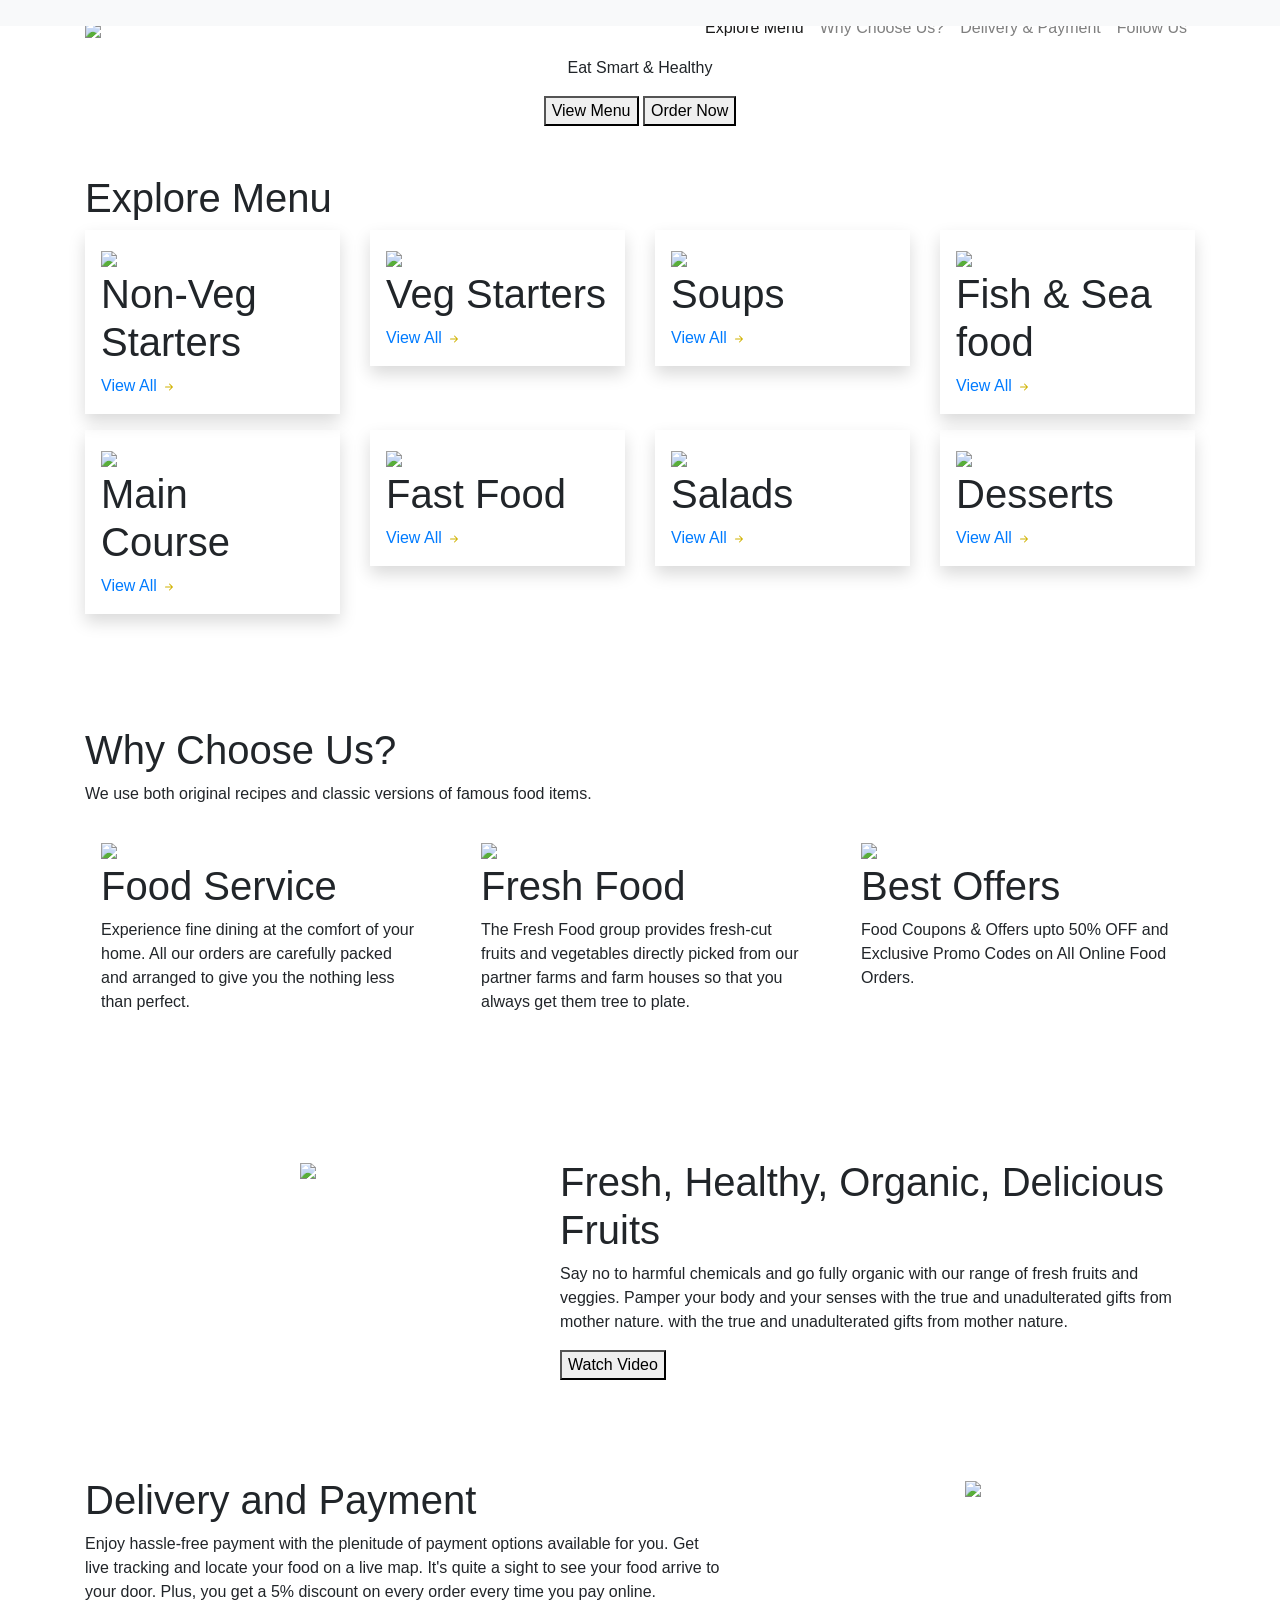
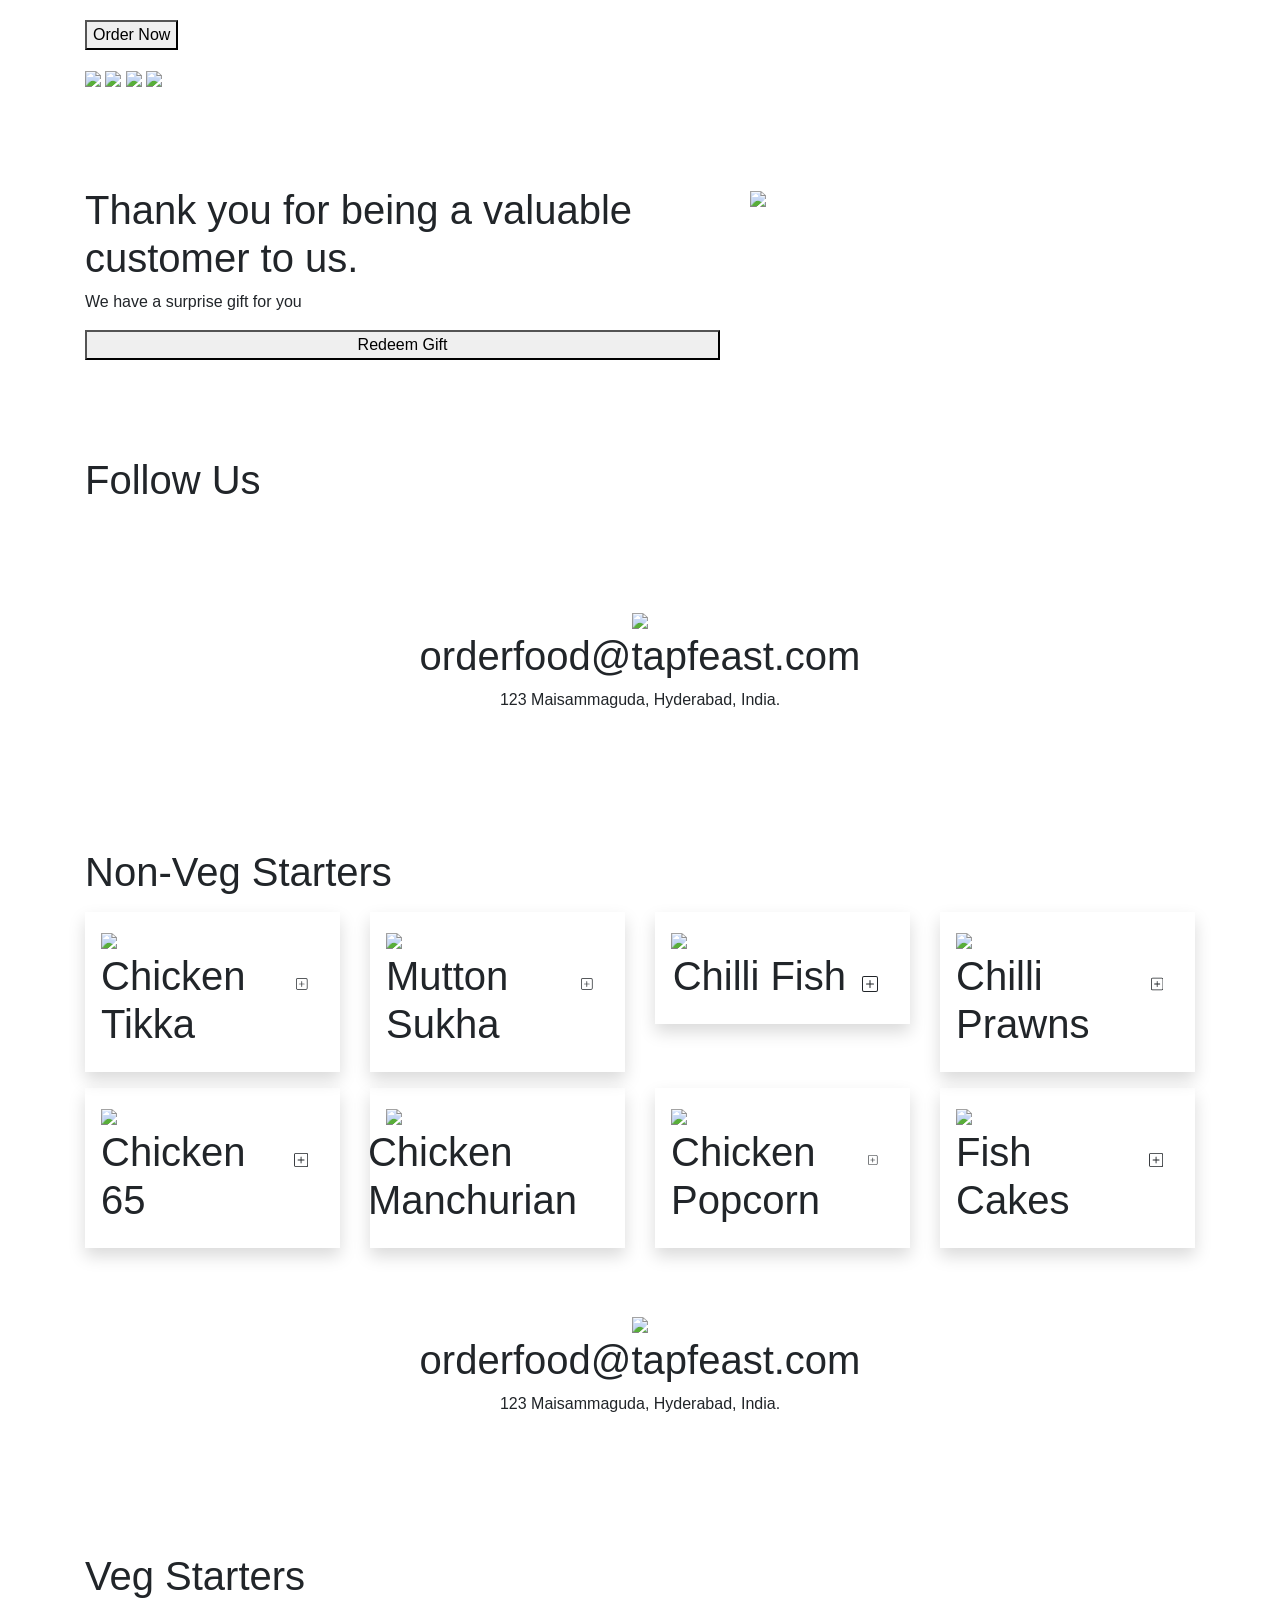
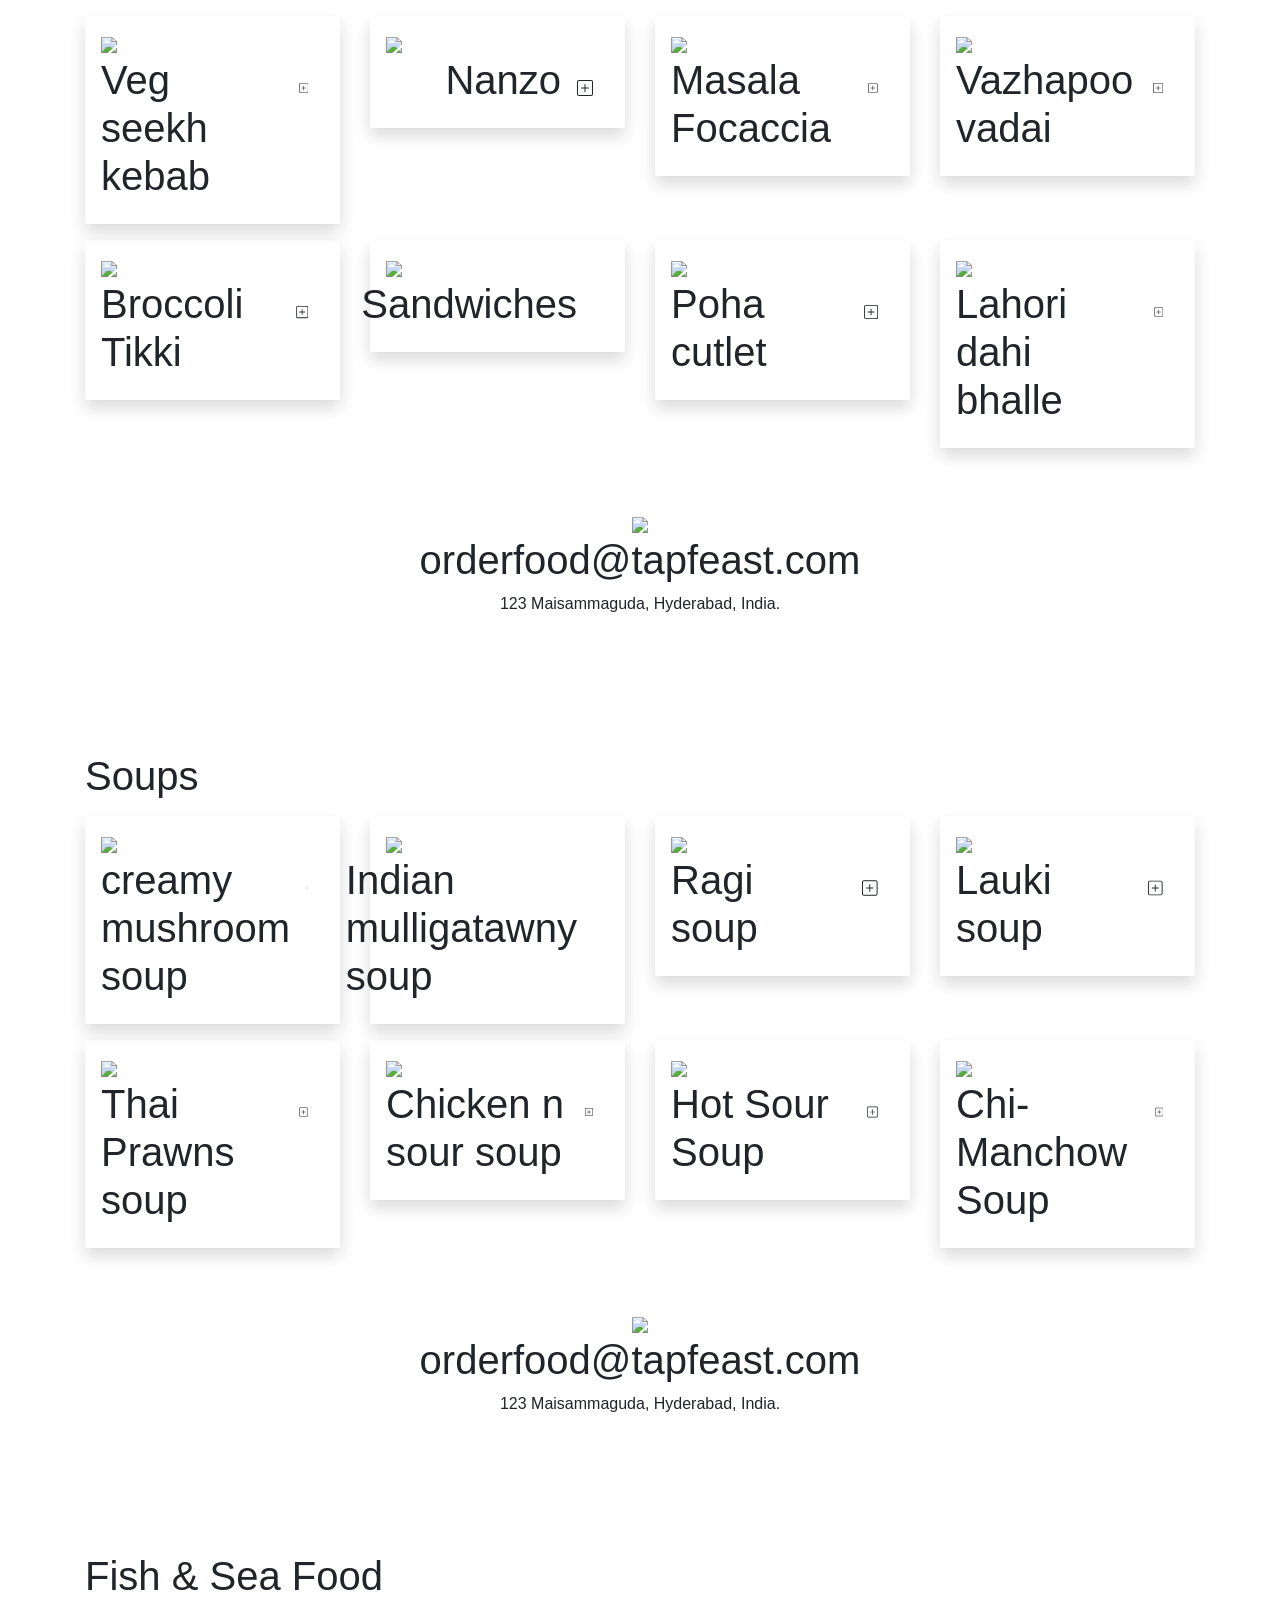
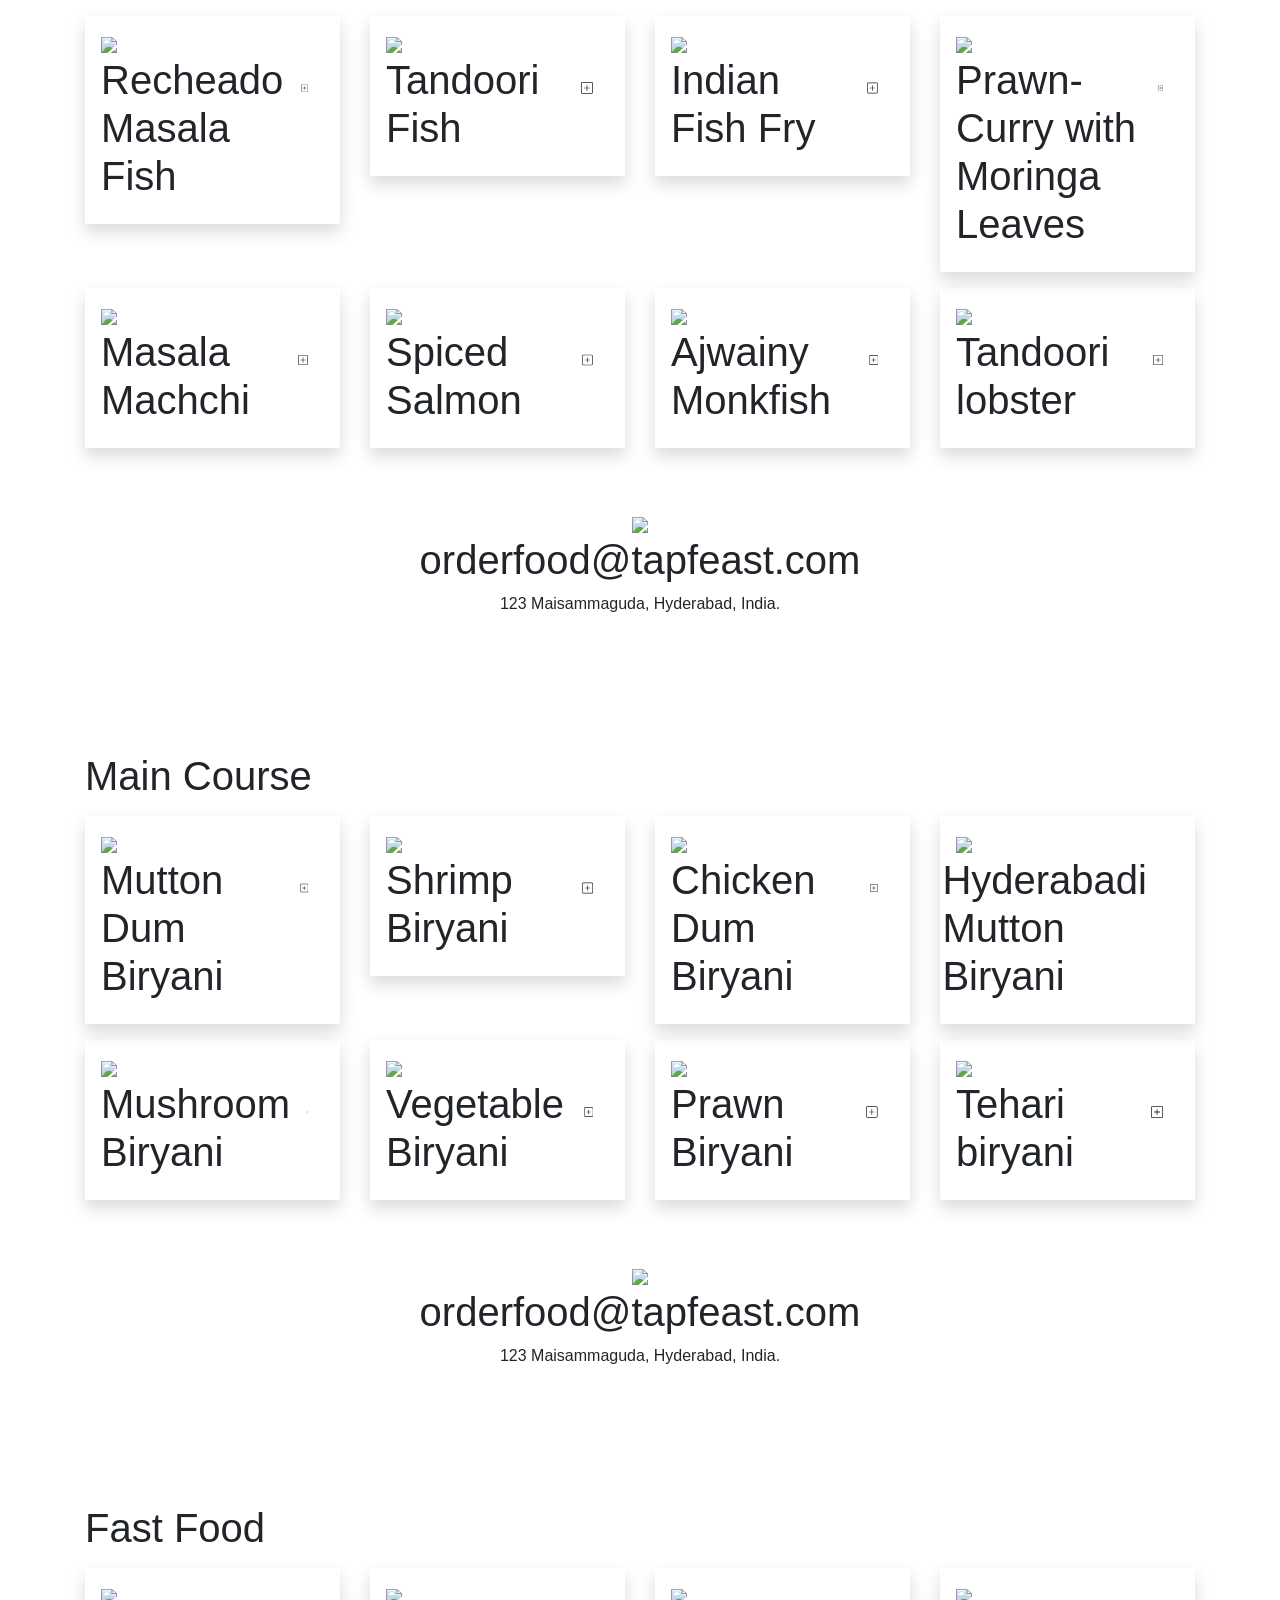
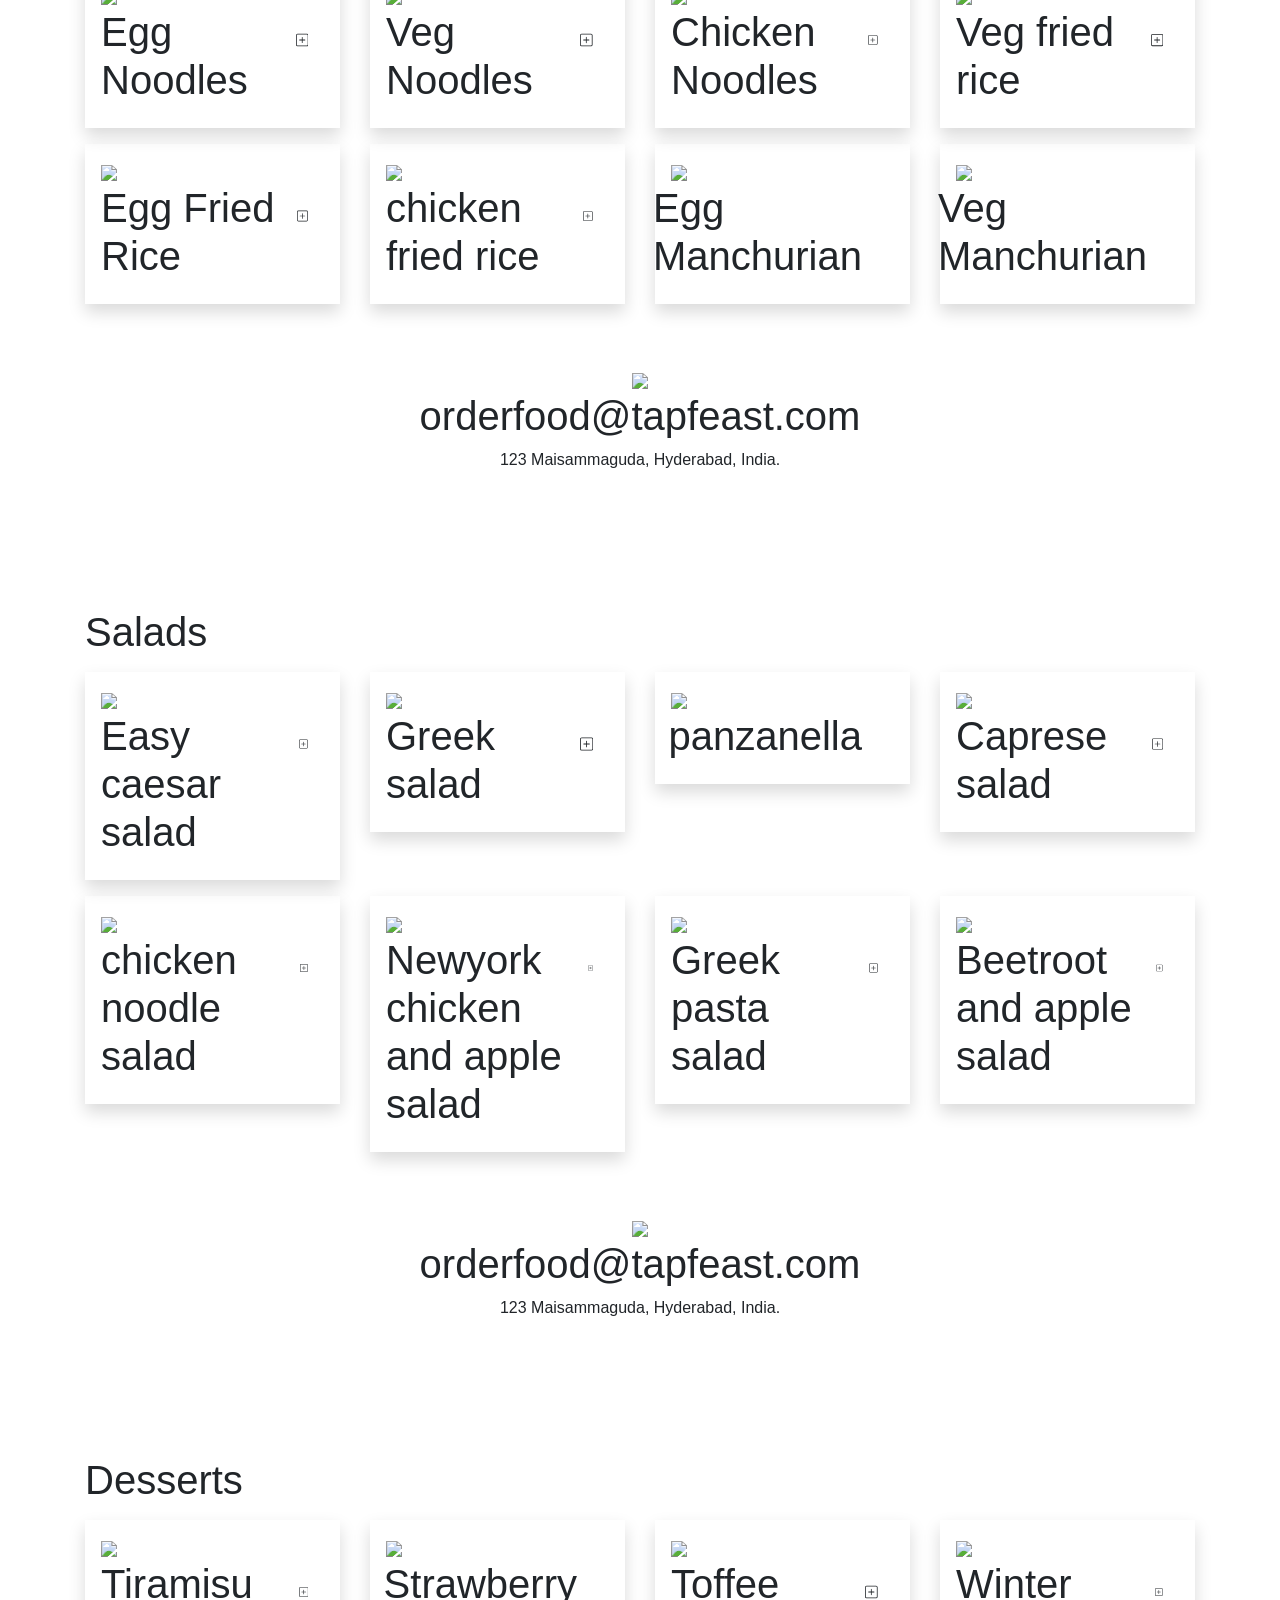
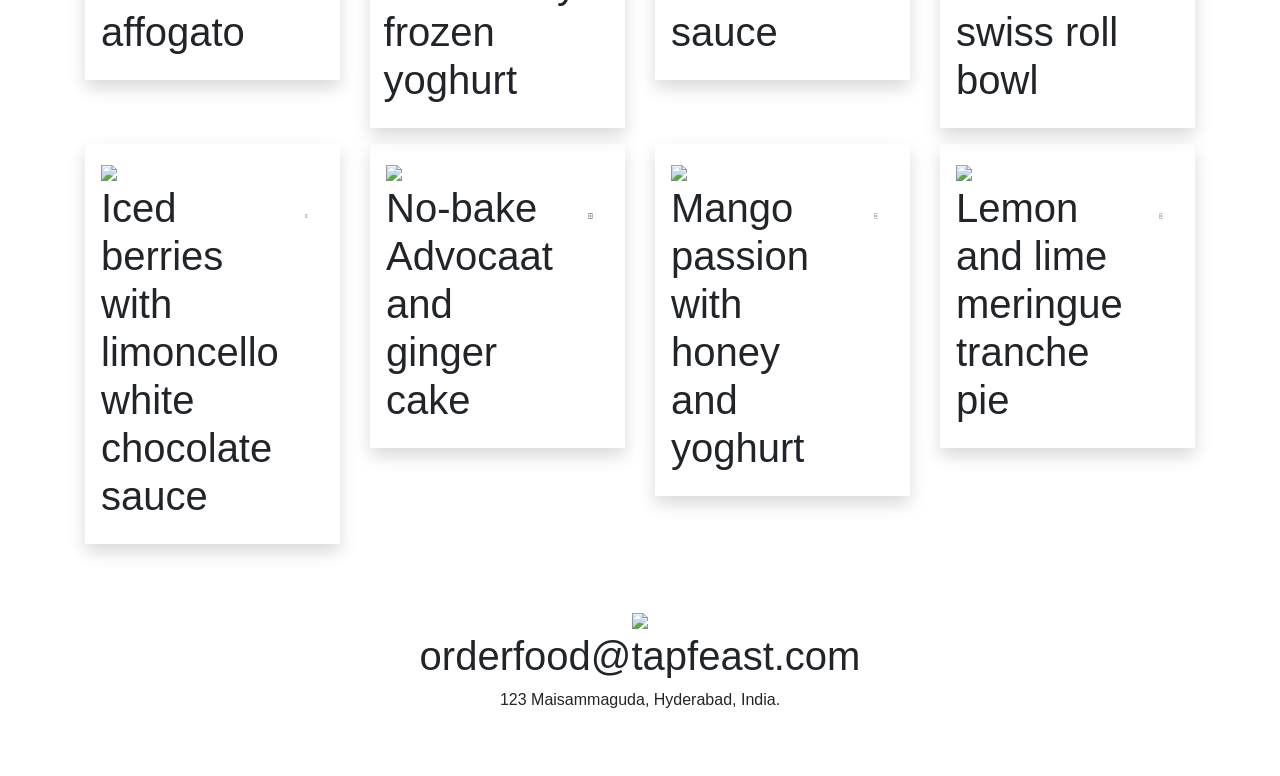
==== index.html @ 9f66f80d "renamed file" ====
<!DOCTYPE html>
<html>
<head>
    <link rel="stylesheet" href="https://stackpath.bootstrapcdn.com/bootstrap/4.5.2/css/bootstrap.min.css" integrity="sha384-JcKb8q3iqJ61gNV9KGb8thSsNjpSL0n8PARn9HuZOnIxN0hoP+VmmDGMN5t9UJ0Z" crossorigin="anonymous" />
    <script src="https://code.jquery.com/jquery-3.5.1.slim.min.js" integrity="sha384-DfXdz2htPH0lsSSs5nCTpuj/zy4C+OGpamoFVy38MVBnE+IbbVYUew+OrCXaRkfj" crossorigin="anonymous"></script>
    <script src="https://cdn.jsdelivr.net/npm/popper.js@1.16.1/dist/umd/popper.min.js" integrity="sha384-9/reFTGAW83EW2RDu2S0VKaIzap3H66lZH81PoYlFhbGU+6BZp6G7niu735Sk7lN" crossorigin="anonymous"></script>
    <script src="https://stackpath.bootstrapcdn.com/bootstrap/4.5.2/js/bootstrap.min.js" integrity="sha384-B4gt1jrGC7Jh4AgTPSdUtOBvfO8shuf57BaghqFfPlYxofvL8/KUEfYiJOMMV+rV" crossorigin="anonymous"></script>
    <script src="https://kit.fontawesome.com/ea3ff68748.js" crossorigin="anonymous"></script>
    <link rel="stylesheet" href="style.css">
</head>
<body>
    <div id="sectionHomePage">
        <nav class="navbar navbar-expand-lg navbar-light bg-white fixed-top">
            <div class="container">
                <a class="navbar-brand" href="#"><img src="https://res.cloudinary.com/dg0i2ewrm/image/upload/v1755621763/tapfeast_ikkbfd.png" class="tap-feast-image"></a>
                <button class="navbar-toggler" type="button" data-toggle="collapse" data-target="#navbarNavAltMarkup" aria-controls="navbarNavAltMarkup" aria-expanded="false" aria-label="Toggle navigation">
                    <span class="navbar-toggler-icon"></span>
                </button>
                <div class="collapse navbar-collapse" id="navbarNavAltMarkup">
                    <div class="navbar-nav ml-auto">
                        <a class="nav-link active nav-link-item" href="#ViewMenusection">Explore Menu<span class="sr-only">(current)</span></a>
                        <a class="nav-link nav-link-item" href="#WCUsection">Why Choose Us?</a>
                        <a class="nav-link nav-link-item" href="#deliverySection">Delivery & Payment</a>
                        <a class="nav-link nav-link-item" href="#followUsSection">Follow Us</a>
                    </div>
                </div>
            </div>
        </nav>
        <div class="banner-section-bg-container  d-flex flex-column justify-content-center">
            <div class="text-center">
                <h1 class="banner-main-heading">Get Delicious Food Anytime</h1>
                <p class="banner-description">Eat Smart & Healthy</p>
                <a href="#ViewMenusection"><button class="custom-button">View Menu</button></a>
                <button class="custom-outline-button">Order Now</button>
            </div>
        </div>
        <div class="explore-menu-section pt-5 pb-5" id="ViewMenusection">
            <div class="container">
                <div class="row">
                    <div class="col-12">
                        <h1 class="menu-section-heading">Explore Menu</h1>
                    </div>
                    <div class="col-12 col-md-6 col-lg-3">
                        <div class="shadow menu-item-card p-3 mb-3">
                            <img src="https://assets.zeezest.com/images/PROD_A_1664167434483_thumb_800.jpeg" class="menu-item-image w-100" />
                            <h1 class="menu-card-title">Non-Veg Starters</h1>
                            <a class="menu-item-link" onclick="display('sectionNonVegStarters')">
                                View All
                                <svg width="16px" height="16px" viewBox="0 0 16 16" class="bi bi-arrow-right-short" fill="#d0b200" xmlns="http://www.w3.org/2000/svg">
                                    <path fill-rule="evenodd" d="M4 8a.5.5 0 0 1 .5-.5h5.793L8.146 5.354a.5.5 0 1 1 .708-.708l3 3a.5.5 0 0 1 0 .708l-3 3a.5.5 0 0 1-.708-.708L10.293 8.5H4.5A.5.5 0 0 1 4 8z" />
                                </svg>
                            </a>
                        </div>
                    </div>
                    <div class="col-12 col-md-6 col-lg-3">
                        <div class="shadow menu-item-card p-3 mb-3">
                            <img src="https://d2clawv67efefq.cloudfront.net/ccbp-responsive-website/em-veg-starters-img.png" class="menu-item-image w-100" />
                            <h1 class="menu-card-title">Veg Starters</h1>
                            <a onclick="display('sectionVegStarters')" class="menu-item-link">
                                View All
                                <svg width="16px" height="16px" viewBox="0 0 16 16" class="bi bi-arrow-right" fill="#d0b200" xmlns="http://www.w3.org/2000/svg">
                                    <path fill-rule="evenodd" d="M4 8a.5.5 0 0 1 .5-.5h5.793L8.146 5.354a.5.5 0 1 1 .708-.708l3 3a.5.5 0 0 1 0 .708l-3 3a.5.5 0 0 1-.708-.708L10.293 8.5H4.5A.5.5 0 0 1 4 8z" />
                                </svg>
                            </a>
                        </div>
                    </div>
                    <div class="col-12 col-md-6 col-lg-3">
                        <div class="menu-item-card shadow p-3 mb-3">
                            <img src="https://d2clawv67efefq.cloudfront.net/ccbp-responsive-website/em-soup-img.png" class="menu-item-image w-100" />
                            <h1 class="menu-card-title">Soups</h1>
                            <a onclick="display('sectionSoups')" class="menu-item-link">
                                View All
                                <svg width="16px" height="16px" viewBox="0 0 16 16" class="bi bi-arrow-right" fill="#d0b200" xmlns="http://www.w3.org/2000/svg">
                                    <path fill-rule="evenodd" d="M4 8a.5.5 0 0 1 .5-.5h5.793L8.146 5.354a.5.5 0 1 1 .708-.708l3 3a.5.5 0 0 1 0 .708l-3 3a.5.5 0 0 1-.708-.708L10.293 8.5H4.5A.5.5 0 0 1 4 8z" />
                                </svg>
                            </a>
                        </div>
                    </div>
                    <div class="col-12 col-md-6 col-lg-3">
                        <div class="menu-item-card shadow p-3 mb-3">
                            <img src="https://d2clawv67efefq.cloudfront.net/ccbp-responsive-website/em-grilled-seafood-img.png" class="menu-item-image w-100" />
                            <h1 class="menu-card-title">Fish & Sea food</h1>
                            <a onclick="display('sectionSeaFood')" class="menu-item-link">
                                View All
                                <svg width="16px" height="16px" viewBox="0 0 16 16" class="bi bi-arrow-right" fill="#d0b200" xmlns="http://www.w3.org/2000/svg">
                                    <path fill-rule="evenodd" d="M4 8a.5.5 0 0 1 .5-.5h5.793L8.146 5.354a.5.5 0 1 1 .708-.708l3 3a.5.5 0 0 1 0 .708l-3 3a.5.5 0 0 1-.708-.708L10.293 8.5H4.5A.5.5 0 0 1 4 8z" />
                                </svg>
                            </a>
                        </div>
                    </div>
                    <div class="col-12 col-md-6 col-lg-3">
                        <div class="menu-item-card shadow p-3 mb-3">
                            <img src="https://d2clawv67efefq.cloudfront.net/ccbp-responsive-website/em-hyderabadi-biryani-img.png" class="menu-item-image w-100" />
                            <h1 class="menu-card-title">Main Course</h1>
                            <a onclick="display('sectionMainCourse')" class="menu-item-link">
                                View All
                                <svg width="16px" height="16px" viewBox="0 0 16 16" class="bi bi-arrow-right" fill="#d0b200" xmlns="http://www.w3.org/2000/svg">
                                    <path fill-rule="evenodd" d="M4 8a.5.5 0 0 1 .5-.5h5.793L8.146 5.354a.5.5 0 1 1 .708-.708l3 3a.5.5 0 0 1 0 .708l-3 3a.5.5 0 0 1-.708-.708L10.293 8.5H4.5A.5.5 0 0 1 4 8z" />
                                </svg>
                            </a>
                        </div>
                    </div>
                    <div class="col-12 col-md-6 col-lg-3">
                        <div class="menu-item-card shadow p-3 mb-3">
                            <img src="https://d2clawv67efefq.cloudfront.net/ccbp-responsive-website/em-mushroom-noodles-img.png" class="menu-item-image w-100" />
                            <h1 class="menu-card-title">Fast Food</h1>
                            <a onclick="display('sectionFastFood')" class="menu-item-link">
                                View All
                                <svg width="16px" height="16px" viewBox="0 0 16 16" class="bi bi-arrow-right" fill="#d0b200" xmlns="http://www.w3.org/2000/svg">
                                    <path fill-rule="evenodd" d="M4 8a.5.5 0 0 1 .5-.5h5.793L8.146 5.354a.5.5 0 1 1 .708-.708l3 3a.5.5 0 0 1 0 .708l-3 3a.5.5 0 0 1-.708-.708L10.293 8.5H4.5A.5.5 0 0 1 4 8z" />
                                </svg>
                            </a>
                        </div>
                    </div>
                    <div class="col-12 col-md-6 col-lg-3">
                        <div class="menu-item-card shadow p-3 mb-3">
                            <img src="https://d2clawv67efefq.cloudfront.net/ccbp-responsive-website/em-gluten-img.png" class="menu-item-image w-100" />
                            <h1 class="menu-card-title">Salads</h1>
                            <a onclick="display('sectionSalads')" class="menu-item-link">
                                View All
                                <svg width="16px" height="16px" viewBox="0 0 16 16" class="bi bi-arrow-right" fill="#d0b200" xmlns="http://www.w3.org/2000/svg">
                                    <path fill-rule="evenodd" d="M4 8a.5.5 0 0 1 .5-.5h5.793L8.146 5.354a.5.5 0 1 1 .708-.708l3 3a.5.5 0 0 1 0 .708l-3 3a.5.5 0 0 1-.708-.708L10.293 8.5H4.5A.5.5 0 0 1 4 8z" />
                                </svg>
                            </a>
                        </div>
                    </div>
                    <div class="col-12 col-md-6 col-lg-3">
                        <div class="menu-item-card shadow p-3 mb-3">
                            <img src="https://d2clawv67efefq.cloudfront.net/ccbp-responsive-website/em-coffee-bourbon-img.png" class="menu-item-image w-100" />
                            <h1 class="menu-card-title">Desserts</h1>
                            <a onclick="display('sectionDesserts')" class="menu-item-link">
                                View All
                                <svg width="16px" height="16px" viewBox="0 0 16 16" class="bi bi-arrow-right" fill="#d0b200" xmlns="http://www.w3.org/2000/svg">
                                    <path fill-rule="evenodd" d="M4 8a.5.5 0 0 1 .5-.5h5.793L8.146 5.354a.5.5 0 1 1 .708-.708l3 3a.5.5 0 0 1 0 .708l-3 3a.5.5 0 0 1-.708-.708L10.293 8.5H4.5A.5.5 0 0 1 4 8z" />
                                </svg>
                            </a>
                        </div>
                    </div>
                </div>
            </div>
        </div>
        <div class="wcu-bg-container pt-5 pb-5" id="WCUsection">
            <div class="container">
                <div class="row">
                    <div class="col-12">
                        <h1 class="wcu-main-heading">Why Choose Us?</h1>
                        <p class="wcu-description">We use both original recipes and classic versions of famous food items.</p>
                    </div>
                    <div class="col-12 col-md-4">
                        <div class="wcu-card p-3 mb-3">
                            <img src="https://d2clawv67efefq.cloudfront.net/ccbp-responsive-website/food-serve.png" class="wcu-card-image">
                            <h1 class="wcu-card-heading">Food Service</h1>
                            <p class="wcu-card-description">
                                Experience fine dining at the comfort of your home. All our orders are carefully packed and arranged to give you the nothing less than perfect.
                            </p>
                        </div>
                    </div>
                    <div class="col-12 col-md-4">
                        <div class="wcu-card p-3 mb-3">
                            <img src="https://d2clawv67efefq.cloudfront.net/ccbp-responsive-website/fruits-img.png" class="wcu-card-image">
                            <h1 class="wcu-card-heading">Fresh Food</h1>
                            <p class="wcu-card-description">
                                The Fresh Food group provides fresh-cut fruits and vegetables
                                directly picked from our partner farms and farm houses so that
                                you always get them tree to plate.
                            </p>
                        </div>
                    </div>
                    <div class="col-12 col-md-4">
                        <div class="wcu-card p-3 mb-3">
                            <img src="https://d2clawv67efefq.cloudfront.net/ccbp-responsive-website/offers-img.png" class="wcu-card-image">
                            <h1 class="wcu-card-heading">Best Offers</h1>
                            <p class="wcu-card-description">
                                Food Coupons & Offers upto
                                <span class="offers">50% OFF</span>
                                and Exclusive Promo Codes on All Online Food Orders.
                            </p>
                        </div>
                    </div>
                </div>
            </div>
        </div>
        <div class="healthy-food-section pt-5 pb-5">
            <div class="container">
                <div class="row">
                    <div class="col-12 col-md-5">
                        <div class="text-center">
                            <img src="https://d2clawv67efefq.cloudfront.net/ccbp-responsive-website/healthy-food-plate-img.png" class="healthy-food-section-img" />
                        </div>
                    </div>
                    <div class="col-12 col-md-7">
                        <h1 class="healthy-food-section-heading">
                            Fresh, Healthy, Organic, Delicious Fruits
                        </h1>
                        <p class="healthy-food-section-description">
                            Say no to harmful chemicals and go fully organic with our range of
                            fresh fruits and veggies. Pamper your body and your senses with
                            the true and unadulterated gifts from mother nature. with the true
                            and unadulterated gifts from mother nature.
                        </p>
                        <button class="custom-button">Watch Video</button>
                    </div>
                </div>
            </div>
        </div>
        <div class="delivery-and-payment-section pt-5 pb-5" id="deliverySection">
            <div class="container">
                <div class="row">
                    <div class="col-12 col-md-5 order-1 order-md-2">
                        <div class="text-center">
                            <img src="https://static.vecteezy.com/system/resources/previews/011/654/489/non_2x/discount-60-percent-off-in-surprise-opened-red-gift-box-golden-ribbon-3d-style-free-png.png" class="delivery-and-payment-section-img" />
                        </div>
                    </div>
                    <div class="col-12 col-md-7 order-2 order-md-1">
                        <h1 class="delivery-and-payment-section-heading">
                            Delivery and Payment
                        </h1>
                        <p class="delivery-and-payment-section-description">
                            Enjoy hassle-free payment with the plenitude of payment options
                            available for you. Get live tracking and locate your food on a
                            live map. It's quite a sight to see your food arrive to your door.
                            Plus, you get a 5% discount on every order every time you pay
                            online.
                        </p>
                        <button class="custom-button">Order Now</button>
                        <div class="mt-3">
                            <img src="https://d2clawv67efefq.cloudfront.net/ccbp-responsive-website/visa-card-img.png" class="payment-card-img" />
                            <img src="https://d2clawv67efefq.cloudfront.net/ccbp-responsive-website/master-card-img.png" class="payment-card-img" />
                            <img src="https://d2clawv67efefq.cloudfront.net/ccbp-responsive-website/paypal-card-img.png" class="payment-card-img" />
                            <img src="https://d2clawv67efefq.cloudfront.net/ccbp-responsive-website/american-express-img.png" class="payment-card-img" />
                        </div>
                    </div>
                </div>
            </div>
        </div>
        <div class="thanking-customers-section pt-5 pb-5">
            <div class="container">
                <div class="row">
                    <div class="col-12 col-md-7 d-flex flex-column justify-content-center">
                        <h1 class="thanking-customers-section-heading">
                            Thank you for being a valuable customer to us.
                        </h1>
                        <p class="thanking-customers-section-description">
                            We have a surprise gift for you
                        </p>
                        <div class="d-md-none">
                            <img src="https://d2clawv67efefq.cloudfront.net/ccbp-responsive-website/thanking-customers-section-img.png" class="thanking-customers-section-img" />
                        </div>
                        <button type="button" class="custom-button" data-toggle="modal" data-target="#exampleModal">
                            Redeem Gift
                        </button>
                        <div class="modal fade" id="exampleModal" tabindex="-1" aria-labelledby="exampleModalLabel" aria-hidden="true">
                            <div class="modal-dialog">
                                <div class="modal-content">
                                    <div class="modal-header">
                                        <h5 class="modal-title thanking-customers-section-modal-title" id="exampleModalLabel">Gift Voucher</h5>
                                        <button type="button" class="close" data-dismiss="modal" aria-label="Close">
                                            <span aria-hidden="true">&times;</span>
                                        </button>
                                    </div>
                                    <div class="modal-body">
                                        <img src="https://mx2games.com/wp-content/uploads/2021/08/10-2.jpg.webp" class="w-100" />
                                    </div>
                                    <div class="modal-footer">
                                        <button type="button" class="btn btn-secondary" data-dismiss="modal">Close</button>
                                    </div>
                                </div>
                            </div>
                        </div>
                    </div>
                    <div class="col-12 col-md-5 d-none d-md-block">
                        <img src="https://d2clawv67efefq.cloudfront.net/ccbp-responsive-website/thanking-customers-section-img.png" class="thanking-customers-section-img" />
                    </div>
                </div>
            </div>
        </div>
        <div class="follow-us-section pt-5 pb-5" id="followUsSection">
            <div class="container">
                <div class="row">
                    <div class="col-12">
                        <h1 class="follow-us-section-heading">Follow Us</h1>
                    </div>
                    <div class="col-12">
                        <div class="d-flex flex-row justify-content-center">
                            <div class="follow-us-icon-container">
                                <i class="fa-brands fa-twitter icon"></i>
                            </div>
                            <div class="follow-us-icon-container">
                                <i class="fa-brands fa-instagram icon"></i>
                            </div>
                            <div class="follow-us-icon-container">
                                <i class="fa-brands fa-facebook icon"></i>
                            </div>
                        </div>
                    </div>
                </div>
            </div>
        </div>
        <div class="footer-section pt-5 pb-5">
            <div class="container">
                <div class="row">
                    <div class="col-12 text-center">
                        <img src="https://res.cloudinary.com/dg0i2ewrm/image/upload/v1755621763/tapfeast_ikkbfd.png" class="tap-feast-logo" />
                        <h1 class="footer-section-mail-id">orderfood@tapfeast.com</h1>
                        <p class="footer-section-address">
                            123 Maisammaguda, Hyderabad, India.
                        </p>
                    </div>
                </div>
            </div>
        </div>
    </div>
    <div id="sectionNonVegStarters">
        <nav class="navbar navbar-expand-lg navbar-light bg-light fixed-top">
            <div class="container">
                <a class="navbar-brand" href="#"><i class="fa-solid fa-arrow-left" onclick="display('sectionHomePage')"></i></a>
            </div>
        </nav>
        <div class="bg-container">
            <div class="container">
                <div class="row">
                    <div class="col-12 mt-5">
                        <h1 class="menu-section-heading mt-4 mb-3">Non-Veg Starters</h1>
                    </div>
                    <div class="col-12 col-md-6 col-lg-3">
                        <div class="shadow menu-item-card p-3 mb-3">
                            <img src="https://ipoh.hyderabadrecipes.com.my/wp-content/uploads/2022/07/IMG-20210116-WA0003-600x600.jpg" class="menu-item-image w-100" />
                            <div class="d-flex flex-row justify-content-end">
                                <h1 class="menu-card-title mr-3">Chicken Tikka</h1>
                                <svg xmlns="http://www.w3.org/2000/svg" width="16" height="16" fill="currentColor" class="bi bi-plus-square mt-4 mr-3" viewBox="0 0 16 16">
                                    <path d="M14 1a1 1 0 0 1 1 1v12a1 1 0 0 1-1 1H2a1 1 0 0 1-1-1V2a1 1 0 0 1 1-1zM2 0a2 2 0 0 0-2 2v12a2 2 0 0 0 2 2h12a2 2 0 0 0 2-2V2a2 2 0 0 0-2-2z" />
                                    <path d="M8 4a.5.5 0 0 1 .5.5v3h3a.5.5 0 0 1 0 1h-3v3a.5.5 0 0 1-1 0v-3h-3a.5.5 0 0 1 0-1h3v-3A.5.5 0 0 1 8 4" />
                                </svg>
                            </div>
                        </div>
                    </div>
                    <div class="col-12 col-md-6 col-lg-3">
                        <div class="shadow menu-item-card p-3 mb-3">
                            <img src="https://assets.zeezest.com/images/PROD_3_1664167518223_thumb_800.jpeg" class="menu-item-image w-100" />
                            <div class="d-flex flex-row justify-content-end">
                                <h1 class="menu-card-title mr-3">Mutton Sukha</h1>
                                <svg xmlns="http://www.w3.org/2000/svg" width="16" height="16" fill="currentColor" class="bi bi-plus-square mt-4 mr-3" viewBox="0 0 16 16">
                                    <path d="M14 1a1 1 0 0 1 1 1v12a1 1 0 0 1-1 1H2a1 1 0 0 1-1-1V2a1 1 0 0 1 1-1zM2 0a2 2 0 0 0-2 2v12a2 2 0 0 0 2 2h12a2 2 0 0 0 2-2V2a2 2 0 0 0-2-2z" />
                                    <path d="M8 4a.5.5 0 0 1 .5.5v3h3a.5.5 0 0 1 0 1h-3v3a.5.5 0 0 1-1 0v-3h-3a.5.5 0 0 1 0-1h3v-3A.5.5 0 0 1 8 4" />
                                </svg>
                            </div>
                        </div>
                    </div>
                    <div class="col-12 col-md-6 col-lg-3">
                        <div class="shadow menu-item-card p-3 mb-3">
                            <img src="https://ipoh.hyderabadrecipes.com.my/wp-content/uploads/2022/07/IMG-20210116-WA0004-300x300.jpg" class="menu-item-image w-100" />
                            <div class="d-flex flex-row justify-content-end">
                                <h1 class="menu-card-title mr-3">Chilli Fish</h1>
                                <svg xmlns="http://www.w3.org/2000/svg" width="16" height="16" fill="currentColor" class="bi bi-plus-square mt-4 mr-3" viewBox="0 0 16 16">
                                    <path d="M14 1a1 1 0 0 1 1 1v12a1 1 0 0 1-1 1H2a1 1 0 0 1-1-1V2a1 1 0 0 1 1-1zM2 0a2 2 0 0 0-2 2v12a2 2 0 0 0 2 2h12a2 2 0 0 0 2-2V2a2 2 0 0 0-2-2z" />
                                    <path d="M8 4a.5.5 0 0 1 .5.5v3h3a.5.5 0 0 1 0 1h-3v3a.5.5 0 0 1-1 0v-3h-3a.5.5 0 0 1 0-1h3v-3A.5.5 0 0 1 8 4" />
                                </svg>
                            </div>
                        </div>
                    </div>
                    <div class="col-12 col-md-6 col-lg-3">
                        <div class="shadow menu-item-card p-3 mb-3">
                            <img src="https://ipoh.hyderabadrecipes.com.my/wp-content/uploads/2022/07/chilli-prawns-recipe-300x300.jpg" class="menu-item-image w-100" />
                            <div class="d-flex flex-row justify-content-end">
                                <h1 class="menu-card-title mr-3">Chilli Prawns</h1>
                                <svg xmlns="http://www.w3.org/2000/svg" width="16" height="16" fill="currentColor" class="bi bi-plus-square mt-4 mr-3" viewBox="0 0 16 16">
                                    <path d="M14 1a1 1 0 0 1 1 1v12a1 1 0 0 1-1 1H2a1 1 0 0 1-1-1V2a1 1 0 0 1 1-1zM2 0a2 2 0 0 0-2 2v12a2 2 0 0 0 2 2h12a2 2 0 0 0 2-2V2a2 2 0 0 0-2-2z" />
                                    <path d="M8 4a.5.5 0 0 1 .5.5v3h3a.5.5 0 0 1 0 1h-3v3a.5.5 0 0 1-1 0v-3h-3a.5.5 0 0 1 0-1h3v-3A.5.5 0 0 1 8 4" />
                                </svg>
                            </div>
                        </div>
                    </div>
                    <div class="col-12 col-md-6 col-lg-3">
                        <div class="shadow menu-item-card p-3 mb-3">
                            <img src="https://ipoh.hyderabadrecipes.com.my/wp-content/uploads/2022/07/Chicken-65-1-300x300.jpg" class="menu-item-image w-100" />
                            <div class="d-flex flex-row justify-content-end">
                                <h1 class="menu-card-title mr-3">Chicken 65</h1>
                                <svg xmlns="http://www.w3.org/2000/svg" width="16" height="16" fill="currentColor" class="bi bi-plus-square mt-4 mr-3" viewBox="0 0 16 16">
                                    <path d="M14 1a1 1 0 0 1 1 1v12a1 1 0 0 1-1 1H2a1 1 0 0 1-1-1V2a1 1 0 0 1 1-1zM2 0a2 2 0 0 0-2 2v12a2 2 0 0 0 2 2h12a2 2 0 0 0 2-2V2a2 2 0 0 0-2-2z" />
                                    <path d="M8 4a.5.5 0 0 1 .5.5v3h3a.5.5 0 0 1 0 1h-3v3a.5.5 0 0 1-1 0v-3h-3a.5.5 0 0 1 0-1h3v-3A.5.5 0 0 1 8 4" />
                                </svg>
                            </div>
                        </div>
                    </div>
                    <div class="col-12 col-md-6 col-lg-3">
                        <div class="shadow menu-item-card p-3 mb-3">
                            <img src="https://ipoh.hyderabadrecipes.com.my/wp-content/uploads/2022/07/Chicken-Manchurian-300x300.jpg" class="menu-item-image w-100" />
                            <div class="d-flex flex-row justify-content-end">
                                <h1 class="menu-card-title mr-3">Chicken Manchurian</h1>
                                <svg xmlns="http://www.w3.org/2000/svg" width="16" height="16" fill="currentColor" class="bi bi-plus-square mt-4 mr-3" viewBox="0 0 16 16">
                                    <path d="M14 1a1 1 0 0 1 1 1v12a1 1 0 0 1-1 1H2a1 1 0 0 1-1-1V2a1 1 0 0 1 1-1zM2 0a2 2 0 0 0-2 2v12a2 2 0 0 0 2 2h12a2 2 0 0 0 2-2V2a2 2 0 0 0-2-2z" />
                                    <path d="M8 4a.5.5 0 0 1 .5.5v3h3a.5.5 0 0 1 0 1h-3v3a.5.5 0 0 1-1 0v-3h-3a.5.5 0 0 1 0-1h3v-3A.5.5 0 0 1 8 4" />
                                </svg>
                            </div>
                        </div>
                    </div>
                    <div class="col-12 col-md-6 col-lg-3">
                        <div class="shadow menu-item-card p-3 mb-3">
                            <img src="https://assets.zeezest.com/images/PROD_1_1664167471960_thumb_800.jpeg" class="menu-item-image w-100" />
                            <div class="d-flex flex-row justify-content-end">
                                <h1 class="menu-card-title mr-3">Chicken Popcorn</h1>
                                <svg xmlns="http://www.w3.org/2000/svg" width="16" height="16" fill="currentColor" class="bi bi-plus-square mt-4 mr-3" viewBox="0 0 16 16">
                                    <path d="M14 1a1 1 0 0 1 1 1v12a1 1 0 0 1-1 1H2a1 1 0 0 1-1-1V2a1 1 0 0 1 1-1zM2 0a2 2 0 0 0-2 2v12a2 2 0 0 0 2 2h12a2 2 0 0 0 2-2V2a2 2 0 0 0-2-2z" />
                                    <path d="M8 4a.5.5 0 0 1 .5.5v3h3a.5.5 0 0 1 0 1h-3v3a.5.5 0 0 1-1 0v-3h-3a.5.5 0 0 1 0-1h3v-3A.5.5 0 0 1 8 4" />
                                </svg>
                            </div>
                        </div>
                    </div>
                    <div class="col-12 col-md-6 col-lg-3">
                        <div class="shadow menu-item-card p-3 mb-3">
                            <img src="https://assets.zeezest.com/images/PROD_4_1664167534705_thumb_800.jpeg" class="menu-item-image w-100" />
                            <div class="d-flex flex-row justify-content-end">
                                <h1 class="menu-card-title mr-3">Fish Cakes</h1>
                                <svg xmlns="http://www.w3.org/2000/svg" width="16" height="16" fill="currentColor" class="bi bi-plus-square mt-4 mr-3" viewBox="0 0 16 16">
                                    <path d="M14 1a1 1 0 0 1 1 1v12a1 1 0 0 1-1 1H2a1 1 0 0 1-1-1V2a1 1 0 0 1 1-1zM2 0a2 2 0 0 0-2 2v12a2 2 0 0 0 2 2h12a2 2 0 0 0 2-2V2a2 2 0 0 0-2-2z" />
                                    <path d="M8 4a.5.5 0 0 1 .5.5v3h3a.5.5 0 0 1 0 1h-3v3a.5.5 0 0 1-1 0v-3h-3a.5.5 0 0 1 0-1h3v-3A.5.5 0 0 1 8 4" />
                                </svg>
                            </div>
                        </div>
                    </div>
                </div>
            </div>
        </div>
        <div class="footer-section pt-5 pb-5">
            <div class="container">
                <div class="row">
                    <div class="col-12 text-center">
                        <img src="https://res.cloudinary.com/dg0i2ewrm/image/upload/v1755621763/tapfeast_ikkbfd.png" class="tap-feast-logo" />
                        <h1 class="footer-section-mail-id">orderfood@tapfeast.com</h1>
                        <p class="footer-section-address">
                            123 Maisammaguda, Hyderabad, India.
                        </p>
                    </div>
                </div>
            </div>
        </div>
    </div>
    <div id="sectionVegStarters">
        <nav class="navbar navbar-expand-lg navbar-light bg-light fixed-top">
            <div class="container">
                <a class="navbar-brand" href="#"><i class="fa-solid fa-arrow-left" onclick="display('sectionHomePage')"></i></a>
            </div>
        </nav>
        <div class="bg-container">
            <div class="container">
                <div class="row">
                    <div class="col-12 mt-5">
                        <h1 class="menu-section-heading mt-4 mb-3">Veg Starters</h1>
                    </div>
                    <div class="col-12 col-md-6 col-lg-3">
                        <div class="shadow menu-item-card p-3 mb-3">
                            <img src="https://assets.zeezest.com/images/PROD_1_1663427531378_thumb_800.jpeg" class="menu-item-image w-100" />
                            <div class="d-flex flex-row justify-content-end">
                                <h1 class="menu-card-title mr-3">Veg seekh kebab</h1>
                                <svg xmlns="http://www.w3.org/2000/svg" width="16" height="16" fill="currentColor" class="bi bi-plus-square mt-4 mr-3" viewBox="0 0 16 16">
                                    <path d="M14 1a1 1 0 0 1 1 1v12a1 1 0 0 1-1 1H2a1 1 0 0 1-1-1V2a1 1 0 0 1 1-1zM2 0a2 2 0 0 0-2 2v12a2 2 0 0 0 2 2h12a2 2 0 0 0 2-2V2a2 2 0 0 0-2-2z" />
                                    <path d="M8 4a.5.5 0 0 1 .5.5v3h3a.5.5 0 0 1 0 1h-3v3a.5.5 0 0 1-1 0v-3h-3a.5.5 0 0 1 0-1h3v-3A.5.5 0 0 1 8 4" />
                                </svg>
                            </div>
                        </div>
                    </div>
                    <div class="col-12 col-md-6 col-lg-3">
                        <div class="shadow menu-item-card p-3 mb-3">
                            <img src="https://assets.zeezest.com/images/PROD_3_1663427551185_thumb_800.jpeg" class="menu-item-image w-100" />
                            <div class="d-flex flex-row justify-content-end">
                                <h1 class="menu-card-title mr-3">Nanzo</h1>
                                <svg xmlns="http://www.w3.org/2000/svg" width="16" height="16" fill="currentColor" class="bi bi-plus-square mt-4 mr-3" viewBox="0 0 16 16">
                                    <path d="M14 1a1 1 0 0 1 1 1v12a1 1 0 0 1-1 1H2a1 1 0 0 1-1-1V2a1 1 0 0 1 1-1zM2 0a2 2 0 0 0-2 2v12a2 2 0 0 0 2 2h12a2 2 0 0 0 2-2V2a2 2 0 0 0-2-2z" />
                                    <path d="M8 4a.5.5 0 0 1 .5.5v3h3a.5.5 0 0 1 0 1h-3v3a.5.5 0 0 1-1 0v-3h-3a.5.5 0 0 1 0-1h3v-3A.5.5 0 0 1 8 4" />
                                </svg>
                            </div>
                        </div>
                    </div>
                    <div class="col-12 col-md-6 col-lg-3">
                        <div class="shadow menu-item-card p-3 mb-3">
                            <img src="https://assets.zeezest.com/images/PROD_4_1663427567289_thumb_800.jpeg" class="menu-item-image w-100" />
                            <div class="d-flex flex-row justify-content-end">
                                <h1 class="menu-card-title mr-3">Masala Focaccia</h1>
                                <svg xmlns="http://www.w3.org/2000/svg" width="16" height="16" fill="currentColor" class="bi bi-plus-square mt-4 mr-3" viewBox="0 0 16 16">
                                    <path d="M14 1a1 1 0 0 1 1 1v12a1 1 0 0 1-1 1H2a1 1 0 0 1-1-1V2a1 1 0 0 1 1-1zM2 0a2 2 0 0 0-2 2v12a2 2 0 0 0 2 2h12a2 2 0 0 0 2-2V2a2 2 0 0 0-2-2z" />
                                    <path d="M8 4a.5.5 0 0 1 .5.5v3h3a.5.5 0 0 1 0 1h-3v3a.5.5 0 0 1-1 0v-3h-3a.5.5 0 0 1 0-1h3v-3A.5.5 0 0 1 8 4" />
                                </svg>
                            </div>
                        </div>
                    </div>
                    <div class="col-12 col-md-6 col-lg-3">
                        <div class="shadow menu-item-card p-3 mb-3">
                            <img src="https://assets.zeezest.com/images/PROD_5_1663427607321_thumb_800.jpeg" class="menu-item-image w-100" />
                            <div class="d-flex flex-row justify-content-end">
                                <h1 class="menu-card-title mr-3">Vazhapoo vadai</h1>
                                <svg xmlns="http://www.w3.org/2000/svg" width="16" height="16" fill="currentColor" class="bi bi-plus-square mt-4 mr-3" viewBox="0 0 16 16">
                                    <path d="M14 1a1 1 0 0 1 1 1v12a1 1 0 0 1-1 1H2a1 1 0 0 1-1-1V2a1 1 0 0 1 1-1zM2 0a2 2 0 0 0-2 2v12a2 2 0 0 0 2 2h12a2 2 0 0 0 2-2V2a2 2 0 0 0-2-2z" />
                                    <path d="M8 4a.5.5 0 0 1 .5.5v3h3a.5.5 0 0 1 0 1h-3v3a.5.5 0 0 1-1 0v-3h-3a.5.5 0 0 1 0-1h3v-3A.5.5 0 0 1 8 4" />
                                </svg>
                            </div>
                        </div>
                    </div>
                    <div class="col-12 col-md-6 col-lg-3">
                        <div class="shadow menu-item-card p-3 mb-3">
                            <img src="https://assets.zeezest.com/images/PROD_6_1663427615877_thumb_800.jpeg" class="menu-item-image w-100" />
                            <div class="d-flex flex-row justify-content-end">
                                <h1 class="menu-card-title mr-3">Broccoli Tikki</h1>
                                <svg xmlns="http://www.w3.org/2000/svg" width="16" height="16" fill="currentColor" class="bi bi-plus-square mt-4 mr-3" viewBox="0 0 16 16">
                                    <path d="M14 1a1 1 0 0 1 1 1v12a1 1 0 0 1-1 1H2a1 1 0 0 1-1-1V2a1 1 0 0 1 1-1zM2 0a2 2 0 0 0-2 2v12a2 2 0 0 0 2 2h12a2 2 0 0 0 2-2V2a2 2 0 0 0-2-2z" />
                                    <path d="M8 4a.5.5 0 0 1 .5.5v3h3a.5.5 0 0 1 0 1h-3v3a.5.5 0 0 1-1 0v-3h-3a.5.5 0 0 1 0-1h3v-3A.5.5 0 0 1 8 4" />
                                </svg>
                            </div>
                        </div>
                    </div>
                    <div class="col-12 col-md-6 col-lg-3">
                        <div class="shadow menu-item-card p-3 mb-3">
                            <img src="https://assets.zeezest.com/images/PROD_7_1663427623973_thumb_800.jpeg" class="menu-item-image w-100" />
                            <div class="d-flex flex-row justify-content-end">
                                <h1 class="menu-card-title mr-3">Sandwiches</h1>
                                <svg xmlns="http://www.w3.org/2000/svg" width="16" height="16" fill="currentColor" class="bi bi-plus-square mt-4 mr-3" viewBox="0 0 16 16">
                                    <path d="M14 1a1 1 0 0 1 1 1v12a1 1 0 0 1-1 1H2a1 1 0 0 1-1-1V2a1 1 0 0 1 1-1zM2 0a2 2 0 0 0-2 2v12a2 2 0 0 0 2 2h12a2 2 0 0 0 2-2V2a2 2 0 0 0-2-2z" />
                                    <path d="M8 4a.5.5 0 0 1 .5.5v3h3a.5.5 0 0 1 0 1h-3v3a.5.5 0 0 1-1 0v-3h-3a.5.5 0 0 1 0-1h3v-3A.5.5 0 0 1 8 4" />
                                </svg>
                            </div>
                        </div>
                    </div>
                    <div class="col-12 col-md-6 col-lg-3">
                        <div class="shadow menu-item-card p-3 mb-3">
                            <img src="https://assets.zeezest.com/images/PROD_8_1663427630749_thumb_800.jpeg" class="menu-item-image w-100" />
                            <div class="d-flex flex-row justify-content-end">
                                <h1 class="menu-card-title mr-3">Poha cutlet</h1>
                                <svg xmlns="http://www.w3.org/2000/svg" width="16" height="16" fill="currentColor" class="bi bi-plus-square mt-4 mr-3" viewBox="0 0 16 16">
                                    <path d="M14 1a1 1 0 0 1 1 1v12a1 1 0 0 1-1 1H2a1 1 0 0 1-1-1V2a1 1 0 0 1 1-1zM2 0a2 2 0 0 0-2 2v12a2 2 0 0 0 2 2h12a2 2 0 0 0 2-2V2a2 2 0 0 0-2-2z" />
                                    <path d="M8 4a.5.5 0 0 1 .5.5v3h3a.5.5 0 0 1 0 1h-3v3a.5.5 0 0 1-1 0v-3h-3a.5.5 0 0 1 0-1h3v-3A.5.5 0 0 1 8 4" />
                                </svg>
                            </div>
                        </div>
                    </div>
                    <div class="col-12 col-md-6 col-lg-3">
                        <div class="shadow menu-item-card p-3 mb-3">
                            <img src="https://assets.zeezest.com/images/PROD_10_1663427650065_thumb_800.jpeg" class="menu-item-image w-100" />
                            <div class="d-flex flex-row justify-content-end">
                                <h1 class="menu-card-title mr-3">Lahori dahi bhalle</h1>
                                <svg xmlns="http://www.w3.org/2000/svg" width="16" height="16" fill="currentColor" class="bi bi-plus-square mt-4 mr-3" viewBox="0 0 16 16">
                                    <path d="M14 1a1 1 0 0 1 1 1v12a1 1 0 0 1-1 1H2a1 1 0 0 1-1-1V2a1 1 0 0 1 1-1zM2 0a2 2 0 0 0-2 2v12a2 2 0 0 0 2 2h12a2 2 0 0 0 2-2V2a2 2 0 0 0-2-2z" />
                                    <path d="M8 4a.5.5 0 0 1 .5.5v3h3a.5.5 0 0 1 0 1h-3v3a.5.5 0 0 1-1 0v-3h-3a.5.5 0 0 1 0-1h3v-3A.5.5 0 0 1 8 4" />
                                </svg>
                            </div>
                        </div>
                    </div>
                </div>
            </div>
        </div>
        <div class="footer-section pt-5 pb-5">
            <div class="container">
                <div class="row">
                    <div class="col-12 text-center">
                        <img src="https://res.cloudinary.com/dg0i2ewrm/image/upload/v1755621763/tapfeast_ikkbfd.png" class="tap-feast-logo" />
                        <h1 class="footer-section-mail-id">orderfood@tapfeast.com</h1>
                        <p class="footer-section-address">
                            123 Maisammaguda, Hyderabad, India.
                        </p>
                    </div>
                </div>
            </div>
        </div>
    </div>
    <div id="sectionSoups">
        <nav class="navbar navbar-expand-lg navbar-light bg-light fixed-top">
            <div class="container">
                <a class="navbar-brand" href="#"><i class="fa-solid fa-arrow-left" onclick="display('sectionHomePage')"></i></a>
            </div>
        </nav>
        <div class="Non-Veg-Starters-bg-container">
            <div class="container">
                <div class="row">
                    <div class="col-12 mt-5">
                        <h1 class="menu-section-heading mt-4 mb-3">Soups</h1>
                    </div>
                    <div class="col-12 col-md-6 col-lg-3">
                        <div class="shadow menu-item-card p-3 mb-3">
                            <img src="https://www.indianveggiedelight.com/wp-content/uploads/2020/09/creamy-mushroom-soup-featured-360x360.jpg" class="menu-item-image w-100" />
                            <div class="d-flex flex-row justify-content-end">
                                <h1 class="menu-card-title mr-3">creamy mushroom soup</h1>
                                <svg xmlns="http://www.w3.org/2000/svg" width="16" height="16" fill="currentColor" class="bi bi-plus-square mt-4 mr-3" viewBox="0 0 16 16">
                                    <path d="M14 1a1 1 0 0 1 1 1v12a1 1 0 0 1-1 1H2a1 1 0 0 1-1-1V2a1 1 0 0 1 1-1zM2 0a2 2 0 0 0-2 2v12a2 2 0 0 0 2 2h12a2 2 0 0 0 2-2V2a2 2 0 0 0-2-2z" />
                                    <path d="M8 4a.5.5 0 0 1 .5.5v3h3a.5.5 0 0 1 0 1h-3v3a.5.5 0 0 1-1 0v-3h-3a.5.5 0 0 1 0-1h3v-3A.5.5 0 0 1 8 4" />
                                </svg>
                            </div>
                        </div>
                    </div>
                    <div class="col-12 col-md-6 col-lg-3">
                        <div class="shadow menu-item-card p-3 mb-3">
                            <img src="https://www.indianveggiedelight.com/wp-content/uploads/2023/01/vegetarian-indian-mulligatawny-soup-3-1200-360x360.jpeg" class="menu-item-image w-100" />
                            <div class="d-flex flex-row justify-content-end">
                                <h1 class="menu-card-title mr-3">Indian mulligatawny soup</h1>
                                <svg xmlns="http://www.w3.org/2000/svg" width="16" height="16" fill="currentColor" class="bi bi-plus-square mt-4 mr-3" viewBox="0 0 16 16">
                                    <path d="M14 1a1 1 0 0 1 1 1v12a1 1 0 0 1-1 1H2a1 1 0 0 1-1-1V2a1 1 0 0 1 1-1zM2 0a2 2 0 0 0-2 2v12a2 2 0 0 0 2 2h12a2 2 0 0 0 2-2V2a2 2 0 0 0-2-2z" />
                                    <path d="M8 4a.5.5 0 0 1 .5.5v3h3a.5.5 0 0 1 0 1h-3v3a.5.5 0 0 1-1 0v-3h-3a.5.5 0 0 1 0-1h3v-3A.5.5 0 0 1 8 4" />
                                </svg>
                            </div>
                        </div>
                    </div>
                    <div class="col-12 col-md-6 col-lg-3">
                        <div class="shadow menu-item-card p-3 mb-3">
                            <img src="https://www.indianveggiedelight.com/wp-content/uploads/2023/04/ragi-soup-featured-360x360.jpg" class="menu-item-image w-100" />
                            <div class="d-flex flex-row justify-content-end">
                                <h1 class="menu-card-title mr-3">Ragi soup</h1>
                                <svg xmlns="http://www.w3.org/2000/svg" width="16" height="16" fill="currentColor" class="bi bi-plus-square mt-4 mr-3" viewBox="0 0 16 16">
                                    <path d="M14 1a1 1 0 0 1 1 1v12a1 1 0 0 1-1 1H2a1 1 0 0 1-1-1V2a1 1 0 0 1 1-1zM2 0a2 2 0 0 0-2 2v12a2 2 0 0 0 2 2h12a2 2 0 0 0 2-2V2a2 2 0 0 0-2-2z" />
                                    <path d="M8 4a.5.5 0 0 1 .5.5v3h3a.5.5 0 0 1 0 1h-3v3a.5.5 0 0 1-1 0v-3h-3a.5.5 0 0 1 0-1h3v-3A.5.5 0 0 1 8 4" />
                                </svg>
                            </div>
                        </div>
                    </div>
                    <div class="col-12 col-md-6 col-lg-3">
                        <div class="shadow menu-item-card p-3 mb-3">
                            <img src="https://www.indianveggiedelight.com/wp-content/uploads/2020/06/lauki-soup-instant-pot-featured-360x360.jpg" class="menu-item-image w-100" />
                            <div class="d-flex flex-row justify-content-end">
                                <h1 class="menu-card-title mr-3">Lauki soup</h1>
                                <svg xmlns="http://www.w3.org/2000/svg" width="16" height="16" fill="currentColor" class="bi bi-plus-square mt-4 mr-3" viewBox="0 0 16 16">
                                    <path d="M14 1a1 1 0 0 1 1 1v12a1 1 0 0 1-1 1H2a1 1 0 0 1-1-1V2a1 1 0 0 1 1-1zM2 0a2 2 0 0 0-2 2v12a2 2 0 0 0 2 2h12a2 2 0 0 0 2-2V2a2 2 0 0 0-2-2z" />
                                    <path d="M8 4a.5.5 0 0 1 .5.5v3h3a.5.5 0 0 1 0 1h-3v3a.5.5 0 0 1-1 0v-3h-3a.5.5 0 0 1 0-1h3v-3A.5.5 0 0 1 8 4" />
                                </svg>
                            </div>
                        </div>
                    </div>
                    <div class="col-12 col-md-6 col-lg-3">
                        <div class="shadow menu-item-card p-3 mb-3">
                            <img src="https://www.crazymasalafood.com/wp-content/images/20-most-delicious-non-vegetarian-soups-we-love/shrimp-and-fish-soup.jpg.webp" class="menu-item-image w-100" />
                            <div class="d-flex flex-row justify-content-end">
                                <h1 class="menu-card-title mr-3">Thai Prawns soup</h1>
                                <svg xmlns="http://www.w3.org/2000/svg" width="16" height="16" fill="currentColor" class="bi bi-plus-square mt-4 mr-3" viewBox="0 0 16 16">
                                    <path d="M14 1a1 1 0 0 1 1 1v12a1 1 0 0 1-1 1H2a1 1 0 0 1-1-1V2a1 1 0 0 1 1-1zM2 0a2 2 0 0 0-2 2v12a2 2 0 0 0 2 2h12a2 2 0 0 0 2-2V2a2 2 0 0 0-2-2z" />
                                    <path d="M8 4a.5.5 0 0 1 .5.5v3h3a.5.5 0 0 1 0 1h-3v3a.5.5 0 0 1-1 0v-3h-3a.5.5 0 0 1 0-1h3v-3A.5.5 0 0 1 8 4" />
                                </svg>
                            </div>
                        </div>
                    </div>
                    <div class="col-12 col-md-6 col-lg-3">
                        <div class="shadow menu-item-card p-3 mb-3">
                            <img src="https://media-cdn.tripadvisor.com/media/photo-s/1b/5f/e2/a4/chicken-hot-n-sour-soup.jpg" class="menu-item-image w-100" />
                            <div class="d-flex flex-row justify-content-end">
                                <h1 class="menu-card-title mr-3">Chicken n sour soup</h1>
                                <svg xmlns="http://www.w3.org/2000/svg" width="16" height="16" fill="currentColor" class="bi bi-plus-square mt-4 mr-3" viewBox="0 0 16 16">
                                    <path d="M14 1a1 1 0 0 1 1 1v12a1 1 0 0 1-1 1H2a1 1 0 0 1-1-1V2a1 1 0 0 1 1-1zM2 0a2 2 0 0 0-2 2v12a2 2 0 0 0 2 2h12a2 2 0 0 0 2-2V2a2 2 0 0 0-2-2z" />
                                    <path d="M8 4a.5.5 0 0 1 .5.5v3h3a.5.5 0 0 1 0 1h-3v3a.5.5 0 0 1-1 0v-3h-3a.5.5 0 0 1 0-1h3v-3A.5.5 0 0 1 8 4" />
                                </svg>
                            </div>
                        </div>
                    </div>
                    <div class="col-12 col-md-6 col-lg-3">
                        <div class="shadow menu-item-card p-3 mb-3">
                            <img src="https://benaras.club/wp-content/uploads/2020/12/04.-Hot-Sour-Soup.jpeg" class="menu-item-image w-100" />
                            <div class="d-flex flex-row justify-content-end">
                                <h1 class="menu-card-title mr-3">Hot Sour Soup</h1>
                                <svg xmlns="http://www.w3.org/2000/svg" width="16" height="16" fill="currentColor" class="bi bi-plus-square mt-4 mr-3" viewBox="0 0 16 16">
                                    <path d="M14 1a1 1 0 0 1 1 1v12a1 1 0 0 1-1 1H2a1 1 0 0 1-1-1V2a1 1 0 0 1 1-1zM2 0a2 2 0 0 0-2 2v12a2 2 0 0 0 2 2h12a2 2 0 0 0 2-2V2a2 2 0 0 0-2-2z" />
                                    <path d="M8 4a.5.5 0 0 1 .5.5v3h3a.5.5 0 0 1 0 1h-3v3a.5.5 0 0 1-1 0v-3h-3a.5.5 0 0 1 0-1h3v-3A.5.5 0 0 1 8 4" />
                                </svg>
                            </div>
                        </div>
                    </div>
                    <div class="col-12 col-md-6 col-lg-3">
                        <div class="shadow menu-item-card p-3 mb-3">
                            <img src="https://chandrikabiryanipoint.com/public/uploads/products/1740551441_0ed29431dceeb5e329dd.jpg" class="menu-item-image w-100" />
                            <div class="d-flex flex-row justify-content-end">
                                <h1 class="menu-card-title mr-3">Chi-Manchow Soup</h1>
                                <svg xmlns="http://www.w3.org/2000/svg" width="16" height="16" fill="currentColor" class="bi bi-plus-square mt-4 mr-3" viewBox="0 0 16 16">
                                    <path d="M14 1a1 1 0 0 1 1 1v12a1 1 0 0 1-1 1H2a1 1 0 0 1-1-1V2a1 1 0 0 1 1-1zM2 0a2 2 0 0 0-2 2v12a2 2 0 0 0 2 2h12a2 2 0 0 0 2-2V2a2 2 0 0 0-2-2z" />
                                    <path d="M8 4a.5.5 0 0 1 .5.5v3h3a.5.5 0 0 1 0 1h-3v3a.5.5 0 0 1-1 0v-3h-3a.5.5 0 0 1 0-1h3v-3A.5.5 0 0 1 8 4" />
                                </svg>
                            </div>
                        </div>
                    </div>
                </div>
            </div>
        </div>
        <div class="footer-section pt-5 pb-5">
            <div class="container">
                <div class="row">
                    <div class="col-12 text-center">
                        <img src="https://res.cloudinary.com/dg0i2ewrm/image/upload/v1755621763/tapfeast_ikkbfd.png" class="tap-feast-logo" />
                        <h1 class="footer-section-mail-id">orderfood@tapfeast.com</h1>
                        <p class="footer-section-address">
                            123 Maisammaguda, Hyderabad, India.
                        </p>
                    </div>
                </div>
            </div>
        </div>
    </div>
    <div id="sectionSeaFood">
        <nav class="navbar navbar-expand-lg navbar-light bg-light fixed-top">
            <div class="container">
                <a class="navbar-brand" href="#"><i class="fa-solid fa-arrow-left" onclick="display('sectionHomePage')"></i></a>
            </div>
        </nav>
        <div class="Non-Veg-Starters-bg-container">
            <div class="container">
                <div class="row">
                    <div class="col-12 mt-5">
                        <h1 class="menu-section-heading mt-4 mb-3">Fish & Sea Food</h1>
                    </div>
                    <div class="col-12 col-md-6 col-lg-3">
                        <div class="shadow menu-item-card p-3 mb-3">
                            <img src="https://www.awesomecuisine.com/wp-content/uploads/2013/06/Recheado-Masala-Fish.png" class="menu-item-image w-100" />
                            <div class="d-flex flex-row justify-content-end">
                                <h1 class="menu-card-title mr-3">Recheado Masala Fish</h1>
                                <svg xmlns="http://www.w3.org/2000/svg" width="16" height="16" fill="currentColor" class="bi bi-plus-square mt-4 mr-3" viewBox="0 0 16 16">
                                    <path d="M14 1a1 1 0 0 1 1 1v12a1 1 0 0 1-1 1H2a1 1 0 0 1-1-1V2a1 1 0 0 1 1-1zM2 0a2 2 0 0 0-2 2v12a2 2 0 0 0 2 2h12a2 2 0 0 0 2-2V2a2 2 0 0 0-2-2z" />
                                    <path d="M8 4a.5.5 0 0 1 .5.5v3h3a.5.5 0 0 1 0 1h-3v3a.5.5 0 0 1-1 0v-3h-3a.5.5 0 0 1 0-1h3v-3A.5.5 0 0 1 8 4" />
                                </svg>
                            </div>
                        </div>
                    </div>
                    <div class="col-12 col-md-6 col-lg-3">
                        <div class="shadow menu-item-card p-3 mb-3">
                            <img src="https://www.awesomecuisine.com/wp-content/uploads/2013/06/Tandoori-Fish-on-the-BBQ.png" class="menu-item-image w-100" />
                            <div class="d-flex flex-row justify-content-end">
                                <h1 class="menu-card-title mr-3">Tandoori Fish</h1>
                                <svg xmlns="http://www.w3.org/2000/svg" width="16" height="16" fill="currentColor" class="bi bi-plus-square mt-4 mr-3" viewBox="0 0 16 16">
                                    <path d="M14 1a1 1 0 0 1 1 1v12a1 1 0 0 1-1 1H2a1 1 0 0 1-1-1V2a1 1 0 0 1 1-1zM2 0a2 2 0 0 0-2 2v12a2 2 0 0 0 2 2h12a2 2 0 0 0 2-2V2a2 2 0 0 0-2-2z" />
                                    <path d="M8 4a.5.5 0 0 1 .5.5v3h3a.5.5 0 0 1 0 1h-3v3a.5.5 0 0 1-1 0v-3h-3a.5.5 0 0 1 0-1h3v-3A.5.5 0 0 1 8 4" />
                                </svg>
                            </div>
                        </div>
                    </div>
                    <div class="col-12 col-md-6 col-lg-3">
                        <div class="shadow menu-item-card p-3 mb-3">
                            <img src="https://www.awesomecuisine.com/wp-content/uploads/2013/06/Indian-Fish-Fry.png" class="menu-item-image w-100" />
                            <div class="d-flex flex-row justify-content-end">
                                <h1 class="menu-card-title mr-3">Indian Fish Fry</h1>
                                <svg xmlns="http://www.w3.org/2000/svg" width="16" height="16" fill="currentColor" class="bi bi-plus-square mt-4 mr-3" viewBox="0 0 16 16">
                                    <path d="M14 1a1 1 0 0 1 1 1v12a1 1 0 0 1-1 1H2a1 1 0 0 1-1-1V2a1 1 0 0 1 1-1zM2 0a2 2 0 0 0-2 2v12a2 2 0 0 0 2 2h12a2 2 0 0 0 2-2V2a2 2 0 0 0-2-2z" />
                                    <path d="M8 4a.5.5 0 0 1 .5.5v3h3a.5.5 0 0 1 0 1h-3v3a.5.5 0 0 1-1 0v-3h-3a.5.5 0 0 1 0-1h3v-3A.5.5 0 0 1 8 4" />
                                </svg>
                            </div>
                        </div>
                    </div>
                    <div class="col-12 col-md-6 col-lg-3">
                        <div class="shadow menu-item-card p-3 mb-3">
                            <img src="https://www.awesomecuisine.com/wp-content/uploads/2013/06/Prawn-Curry-with-Moringa-Leaves.png" class="menu-item-image w-100" />
                            <div class="d-flex flex-row justify-content-end">
                                <h1 class="menu-card-title mr-3">Prawn-Curry with Moringa Leaves</h1>
                                <svg xmlns="http://www.w3.org/2000/svg" width="16" height="16" fill="currentColor" class="bi bi-plus-square mt-4 mr-3" viewBox="0 0 16 16">
                                    <path d="M14 1a1 1 0 0 1 1 1v12a1 1 0 0 1-1 1H2a1 1 0 0 1-1-1V2a1 1 0 0 1 1-1zM2 0a2 2 0 0 0-2 2v12a2 2 0 0 0 2 2h12a2 2 0 0 0 2-2V2a2 2 0 0 0-2-2z" />
                                    <path d="M8 4a.5.5 0 0 1 .5.5v3h3a.5.5 0 0 1 0 1h-3v3a.5.5 0 0 1-1 0v-3h-3a.5.5 0 0 1 0-1h3v-3A.5.5 0 0 1 8 4" />
                                </svg>
                            </div>
                        </div>
                    </div>
                    <div class="col-12 col-md-6 col-lg-3">
                        <div class="shadow menu-item-card p-3 mb-3">
                            <img src="https://www.awesomecuisine.com/wp-content/uploads/2013/06/Masala-Machchi.png" class="menu-item-image w-100" />
                            <div class="d-flex flex-row justify-content-end">
                                <h1 class="menu-card-title mr-3">Masala Machchi</h1>
                                <svg xmlns="http://www.w3.org/2000/svg" width="16" height="16" fill="currentColor" class="bi bi-plus-square mt-4 mr-3" viewBox="0 0 16 16">
                                    <path d="M14 1a1 1 0 0 1 1 1v12a1 1 0 0 1-1 1H2a1 1 0 0 1-1-1V2a1 1 0 0 1 1-1zM2 0a2 2 0 0 0-2 2v12a2 2 0 0 0 2 2h12a2 2 0 0 0 2-2V2a2 2 0 0 0-2-2z" />
                                    <path d="M8 4a.5.5 0 0 1 .5.5v3h3a.5.5 0 0 1 0 1h-3v3a.5.5 0 0 1-1 0v-3h-3a.5.5 0 0 1 0-1h3v-3A.5.5 0 0 1 8 4" />
                                </svg>
                            </div>
                        </div>
                    </div>
                    <div class="col-12 col-md-6 col-lg-3">
                        <div class="shadow menu-item-card p-3 mb-3">
                            <img src="https://www.awesomecuisine.com/wp-content/uploads/2013/06/Spiced-Salmon.png" class="menu-item-image w-100" />
                            <div class="d-flex flex-row justify-content-end">
                                <h1 class="menu-card-title mr-3">Spiced Salmon</h1>
                                <svg xmlns="http://www.w3.org/2000/svg" width="16" height="16" fill="currentColor" class="bi bi-plus-square mt-4 mr-3" viewBox="0 0 16 16">
                                    <path d="M14 1a1 1 0 0 1 1 1v12a1 1 0 0 1-1 1H2a1 1 0 0 1-1-1V2a1 1 0 0 1 1-1zM2 0a2 2 0 0 0-2 2v12a2 2 0 0 0 2 2h12a2 2 0 0 0 2-2V2a2 2 0 0 0-2-2z" />
                                    <path d="M8 4a.5.5 0 0 1 .5.5v3h3a.5.5 0 0 1 0 1h-3v3a.5.5 0 0 1-1 0v-3h-3a.5.5 0 0 1 0-1h3v-3A.5.5 0 0 1 8 4" />
                                </svg>
                            </div>
                        </div>
                    </div>
                    <div class="col-12 col-md-6 col-lg-3">
                        <div class="shadow menu-item-card p-3 mb-3">
                            <img src="https://www.awesomecuisine.com/wp-content/uploads/2013/06/Ajwainy-Monkfish.png" class="menu-item-image w-100" />
                            <div class="d-flex flex-row justify-content-end">
                                <h1 class="menu-card-title mr-3">Ajwainy Monkfish</h1>
                                <svg xmlns="http://www.w3.org/2000/svg" width="16" height="16" fill="currentColor" class="bi bi-plus-square mt-4 mr-3" viewBox="0 0 16 16">
                                    <path d="M14 1a1 1 0 0 1 1 1v12a1 1 0 0 1-1 1H2a1 1 0 0 1-1-1V2a1 1 0 0 1 1-1zM2 0a2 2 0 0 0-2 2v12a2 2 0 0 0 2 2h12a2 2 0 0 0 2-2V2a2 2 0 0 0-2-2z" />
                                    <path d="M8 4a.5.5 0 0 1 .5.5v3h3a.5.5 0 0 1 0 1h-3v3a.5.5 0 0 1-1 0v-3h-3a.5.5 0 0 1 0-1h3v-3A.5.5 0 0 1 8 4" />
                                </svg>
                            </div>
                        </div>
                    </div>
                    <div class="col-12 col-md-6 col-lg-3">
                        <div class="shadow menu-item-card p-3 mb-3">
                            <img src="https://www.awesomecuisine.com/wp-content/uploads/2013/06/Tandoori-lobster.png" class="menu-item-image w-100" />
                            <div class="d-flex flex-row justify-content-end">
                                <h1 class="menu-card-title mr-3">Tandoori lobster</h1>
                                <svg xmlns="http://www.w3.org/2000/svg" width="16" height="16" fill="currentColor" class="bi bi-plus-square mt-4 mr-3" viewBox="0 0 16 16">
                                    <path d="M14 1a1 1 0 0 1 1 1v12a1 1 0 0 1-1 1H2a1 1 0 0 1-1-1V2a1 1 0 0 1 1-1zM2 0a2 2 0 0 0-2 2v12a2 2 0 0 0 2 2h12a2 2 0 0 0 2-2V2a2 2 0 0 0-2-2z" />
                                    <path d="M8 4a.5.5 0 0 1 .5.5v3h3a.5.5 0 0 1 0 1h-3v3a.5.5 0 0 1-1 0v-3h-3a.5.5 0 0 1 0-1h3v-3A.5.5 0 0 1 8 4" />
                                </svg>
                            </div>
                        </div>
                    </div>
                </div>
            </div>
        </div>
        <div class="footer-section pt-5 pb-5">
            <div class="container">
                <div class="row">
                    <div class="col-12 text-center">
                        <img src="https://res.cloudinary.com/dg0i2ewrm/image/upload/v1755621763/tapfeast_ikkbfd.png" class="tap-feast-logo" />
                        <h1 class="footer-section-mail-id">orderfood@tapfeast.com</h1>
                        <p class="footer-section-address">
                            123 Maisammaguda, Hyderabad, India.
                        </p>
                    </div>
                </div>
            </div>
        </div>
    </div>
    <div id="sectionMainCourse">
        <nav class="navbar navbar-expand-lg navbar-light bg-light fixed-top">
            <div class="container">
                <a class="navbar-brand" href="#"><i class="fa-solid fa-arrow-left" onclick="display('sectionHomePage')"></i></a>
            </div>
        </nav>
        <div class="Non-Veg-Starters-bg-container">
            <div class="container">
                <div class="row">
                    <div class="col-12 mt-5">
                        <h1 class="menu-section-heading mt-4 mb-3">Main Course</h1>
                    </div>
                    <div class="col-12 col-md-6 col-lg-3">
                        <div class="shadow menu-item-card p-3 mb-3">
                            <img src="https://www.awesomecuisine.com/wp-content/uploads/2014/01/Mutton-Dum-Biryani-585x390.jpg" class="menu-item-image w-100" />
                            <div class="d-flex flex-row justify-content-end">
                                <h1 class="menu-card-title mr-3">Mutton Dum Biryani</h1>
                                <svg xmlns="http://www.w3.org/2000/svg" width="16" height="16" fill="currentColor" class="bi bi-plus-square mt-4 mr-3" viewBox="0 0 16 16">
                                    <path d="M14 1a1 1 0 0 1 1 1v12a1 1 0 0 1-1 1H2a1 1 0 0 1-1-1V2a1 1 0 0 1 1-1zM2 0a2 2 0 0 0-2 2v12a2 2 0 0 0 2 2h12a2 2 0 0 0 2-2V2a2 2 0 0 0-2-2z" />
                                    <path d="M8 4a.5.5 0 0 1 .5.5v3h3a.5.5 0 0 1 0 1h-3v3a.5.5 0 0 1-1 0v-3h-3a.5.5 0 0 1 0-1h3v-3A.5.5 0 0 1 8 4" />
                                </svg>
                            </div>
                        </div>
                    </div>
                    <div class="col-12 col-md-6 col-lg-3">
                        <div class="shadow menu-item-card p-3 mb-3">
                            <img src="https://www.awesomecuisine.com/wp-content/uploads/2009/10/Shrimp-Biryani-585x390.jpg" class="menu-item-image w-100" />
                            <div class="d-flex flex-row justify-content-end">
                                <h1 class="menu-card-title mr-3">Shrimp Biryani</h1>
                                <svg xmlns="http://www.w3.org/2000/svg" width="16" height="16" fill="currentColor" class="bi bi-plus-square mt-4 mr-3" viewBox="0 0 16 16">
                                    <path d="M14 1a1 1 0 0 1 1 1v12a1 1 0 0 1-1 1H2a1 1 0 0 1-1-1V2a1 1 0 0 1 1-1zM2 0a2 2 0 0 0-2 2v12a2 2 0 0 0 2 2h12a2 2 0 0 0 2-2V2a2 2 0 0 0-2-2z" />
                                    <path d="M8 4a.5.5 0 0 1 .5.5v3h3a.5.5 0 0 1 0 1h-3v3a.5.5 0 0 1-1 0v-3h-3a.5.5 0 0 1 0-1h3v-3A.5.5 0 0 1 8 4" />
                                </svg>
                            </div>
                        </div>
                    </div>
                    <div class="col-12 col-md-6 col-lg-3">
                        <div class="shadow menu-item-card p-3 mb-3">
                            <img src="https://www.awesomecuisine.com/wp-content/uploads/2009/10/Afghani-Biryani-1-585x390.jpg" class="menu-item-image w-100" />
                            <div class="d-flex flex-row justify-content-end">
                                <h1 class="menu-card-title mr-3">Chicken Dum Biryani</h1>
                                <svg xmlns="http://www.w3.org/2000/svg" width="16" height="16" fill="currentColor" class="bi bi-plus-square mt-4 mr-3" viewBox="0 0 16 16">
                                    <path d="M14 1a1 1 0 0 1 1 1v12a1 1 0 0 1-1 1H2a1 1 0 0 1-1-1V2a1 1 0 0 1 1-1zM2 0a2 2 0 0 0-2 2v12a2 2 0 0 0 2 2h12a2 2 0 0 0 2-2V2a2 2 0 0 0-2-2z" />
                                    <path d="M8 4a.5.5 0 0 1 .5.5v3h3a.5.5 0 0 1 0 1h-3v3a.5.5 0 0 1-1 0v-3h-3a.5.5 0 0 1 0-1h3v-3A.5.5 0 0 1 8 4" />
                                </svg>
                            </div>
                        </div>
                    </div>
                    <div class="col-12 col-md-6 col-lg-3">
                        <div class="shadow menu-item-card p-3 mb-3">
                            <img src="https://www.awesomecuisine.com/wp-content/uploads/2017/07/Hyderabadi-Mutton-Biryani-585x390.jpg" class="menu-item-image w-100" />
                            <div class="d-flex flex-row justify-content-end">
                                <h1 class="menu-card-title mr-3">Hyderabadi Mutton Biryani</h1>
                                <svg xmlns="http://www.w3.org/2000/svg" width="16" height="16" fill="currentColor" class="bi bi-plus-square mt-4 mr-3" viewBox="0 0 16 16">
                                    <path d="M14 1a1 1 0 0 1 1 1v12a1 1 0 0 1-1 1H2a1 1 0 0 1-1-1V2a1 1 0 0 1 1-1zM2 0a2 2 0 0 0-2 2v12a2 2 0 0 0 2 2h12a2 2 0 0 0 2-2V2a2 2 0 0 0-2-2z" />
                                    <path d="M8 4a.5.5 0 0 1 .5.5v3h3a.5.5 0 0 1 0 1h-3v3a.5.5 0 0 1-1 0v-3h-3a.5.5 0 0 1 0-1h3v-3A.5.5 0 0 1 8 4" />
                                </svg>
                            </div>
                        </div>
                    </div>
                    <div class="col-12 col-md-6 col-lg-3">
                        <div class="shadow menu-item-card p-3 mb-3">
                            <img src="https://www.awesomecuisine.com/wp-content/uploads/2009/10/Mushroom-Biryani-585x390.jpg" class="menu-item-image w-100" />
                            <div class="d-flex flex-row justify-content-end">
                                <h1 class="menu-card-title mr-3">Mushroom Biryani</h1>
                                <svg xmlns="http://www.w3.org/2000/svg" width="16" height="16" fill="currentColor" class="bi bi-plus-square mt-4 mr-3" viewBox="0 0 16 16">
                                    <path d="M14 1a1 1 0 0 1 1 1v12a1 1 0 0 1-1 1H2a1 1 0 0 1-1-1V2a1 1 0 0 1 1-1zM2 0a2 2 0 0 0-2 2v12a2 2 0 0 0 2 2h12a2 2 0 0 0 2-2V2a2 2 0 0 0-2-2z" />
                                    <path d="M8 4a.5.5 0 0 1 .5.5v3h3a.5.5 0 0 1 0 1h-3v3a.5.5 0 0 1-1 0v-3h-3a.5.5 0 0 1 0-1h3v-3A.5.5 0 0 1 8 4" />
                                </svg>
                            </div>
                        </div>
                    </div>
                    <div class="col-12 col-md-6 col-lg-3">
                        <div class="shadow menu-item-card p-3 mb-3">
                            <img src="https://www.awesomecuisine.com/wp-content/uploads/2008/03/Vegetable-Biryani-585x390.jpg" class="menu-item-image w-100" />
                            <div class="d-flex flex-row justify-content-end">
                                <h1 class="menu-card-title mr-3">Vegetable Biryani</h1>
                                <svg xmlns="http://www.w3.org/2000/svg" width="16" height="16" fill="currentColor" class="bi bi-plus-square mt-4 mr-3" viewBox="0 0 16 16">
                                    <path d="M14 1a1 1 0 0 1 1 1v12a1 1 0 0 1-1 1H2a1 1 0 0 1-1-1V2a1 1 0 0 1 1-1zM2 0a2 2 0 0 0-2 2v12a2 2 0 0 0 2 2h12a2 2 0 0 0 2-2V2a2 2 0 0 0-2-2z" />
                                    <path d="M8 4a.5.5 0 0 1 .5.5v3h3a.5.5 0 0 1 0 1h-3v3a.5.5 0 0 1-1 0v-3h-3a.5.5 0 0 1 0-1h3v-3A.5.5 0 0 1 8 4" />
                                </svg>
                            </div>
                        </div>
                    </div>
                    <div class="col-12 col-md-6 col-lg-3">
                        <div class="shadow menu-item-card p-3 mb-3">
                            <img src="https://www.awesomecuisine.com/wp-content/uploads/2009/10/Prawn-Biryani-585x390.jpg" class="menu-item-image w-100" />
                            <div class="d-flex flex-row justify-content-end">
                                <h1 class="menu-card-title mr-3">Prawn Biryani</h1>
                                <svg xmlns="http://www.w3.org/2000/svg" width="16" height="16" fill="currentColor" class="bi bi-plus-square mt-4 mr-3" viewBox="0 0 16 16">
                                    <path d="M14 1a1 1 0 0 1 1 1v12a1 1 0 0 1-1 1H2a1 1 0 0 1-1-1V2a1 1 0 0 1 1-1zM2 0a2 2 0 0 0-2 2v12a2 2 0 0 0 2 2h12a2 2 0 0 0 2-2V2a2 2 0 0 0-2-2z" />
                                    <path d="M8 4a.5.5 0 0 1 .5.5v3h3a.5.5 0 0 1 0 1h-3v3a.5.5 0 0 1-1 0v-3h-3a.5.5 0 0 1 0-1h3v-3A.5.5 0 0 1 8 4" />
                                </svg>
                            </div>
                        </div>
                    </div>
                    <div class="col-12 col-md-6 col-lg-3">
                        <div class="shadow menu-item-card p-3 mb-3">
                            <img src="https://www.awesomecuisine.com/wp-content/uploads/2013/06/Tehari-biryani.jpg" class="menu-item-image w-100" />
                            <div class="d-flex flex-row justify-content-end">
                                <h1 class="menu-card-title mr-3">Tehari biryani</h1>
                                <svg xmlns="http://www.w3.org/2000/svg" width="16" height="16" fill="currentColor" class="bi bi-plus-square mt-4 mr-3" viewBox="0 0 16 16">
                                    <path d="M14 1a1 1 0 0 1 1 1v12a1 1 0 0 1-1 1H2a1 1 0 0 1-1-1V2a1 1 0 0 1 1-1zM2 0a2 2 0 0 0-2 2v12a2 2 0 0 0 2 2h12a2 2 0 0 0 2-2V2a2 2 0 0 0-2-2z" />
                                    <path d="M8 4a.5.5 0 0 1 .5.5v3h3a.5.5 0 0 1 0 1h-3v3a.5.5 0 0 1-1 0v-3h-3a.5.5 0 0 1 0-1h3v-3A.5.5 0 0 1 8 4" />
                                </svg>
                            </div>
                        </div>
                    </div>
                </div>
            </div>
        </div>
        <div class="footer-section pt-5 pb-5">
            <div class="container">
                <div class="row">
                    <div class="col-12 text-center">
                        <img src="https://res.cloudinary.com/dg0i2ewrm/image/upload/v1755621763/tapfeast_ikkbfd.png" class="tap-feast-logo" />
                        <h1 class="footer-section-mail-id">orderfood@tapfeast.com</h1>
                        <p class="footer-section-address">
                            123 Maisammaguda, Hyderabad, India.
                        </p>
                    </div>
                </div>
            </div>
        </div>
    </div>
    <div id="sectionFastFood">
        <nav class="navbar navbar-expand-lg navbar-light bg-light fixed-top">
            <div class="container">
                <a class="navbar-brand" href="#"><i class="fa-solid fa-arrow-left" onclick="display('sectionHomePage')"></i></a>
            </div>
        </nav>
        <div class="Non-Veg-Starters-bg-container">
            <div class="container">
                <div class="row">
                    <div class="col-12 mt-5">
                        <h1 class="menu-section-heading mt-4 mb-3">Fast Food</h1>
                    </div>
                    <div class="col-12 col-md-6 col-lg-3">
                        <div class="shadow menu-item-card p-3 mb-3">
                            <img src="https://www.awesomecuisine.com/wp-content/uploads/2015/08/Thai-Curry-Noodles-585x390.jpg" class="menu-item-image w-100" />
                            <div class="d-flex flex-row justify-content-end">
                                <h1 class="menu-card-title mr-3">Egg Noodles</h1>
                                <svg xmlns="http://www.w3.org/2000/svg" width="16" height="16" fill="currentColor" class="bi bi-plus-square mt-4 mr-3" viewBox="0 0 16 16">
                                    <path d="M14 1a1 1 0 0 1 1 1v12a1 1 0 0 1-1 1H2a1 1 0 0 1-1-1V2a1 1 0 0 1 1-1zM2 0a2 2 0 0 0-2 2v12a2 2 0 0 0 2 2h12a2 2 0 0 0 2-2V2a2 2 0 0 0-2-2z" />
                                    <path d="M8 4a.5.5 0 0 1 .5.5v3h3a.5.5 0 0 1 0 1h-3v3a.5.5 0 0 1-1 0v-3h-3a.5.5 0 0 1 0-1h3v-3A.5.5 0 0 1 8 4" />
                                </svg>
                            </div>
                        </div>
                    </div>
                    <div class="col-12 col-md-6 col-lg-3">
                        <div class="shadow menu-item-card p-3 mb-3">
                            <img src="https://www.awesomecuisine.com/wp-content/uploads/2015/01/noodles_stir_fried_chilli_vegetables-550x390.jpg" class="menu-item-image w-100" />
                            <div class="d-flex flex-row justify-content-end">
                                <h1 class="menu-card-title mr-3">Veg Noodles</h1>
                                <svg xmlns="http://www.w3.org/2000/svg" width="16" height="16" fill="currentColor" class="bi bi-plus-square mt-4 mr-3" viewBox="0 0 16 16">
                                    <path d="M14 1a1 1 0 0 1 1 1v12a1 1 0 0 1-1 1H2a1 1 0 0 1-1-1V2a1 1 0 0 1 1-1zM2 0a2 2 0 0 0-2 2v12a2 2 0 0 0 2 2h12a2 2 0 0 0 2-2V2a2 2 0 0 0-2-2z" />
                                    <path d="M8 4a.5.5 0 0 1 .5.5v3h3a.5.5 0 0 1 0 1h-3v3a.5.5 0 0 1-1 0v-3h-3a.5.5 0 0 1 0-1h3v-3A.5.5 0 0 1 8 4" />
                                </svg>
                            </div>
                        </div>
                    </div>
                    <div class="col-12 col-md-6 col-lg-3">
                        <div class="shadow menu-item-card p-3 mb-3">
                            <img src="https://curatedkitchenware.com/cdn/shop/articles/20221203144456-chicken-lo-mein.jpg?v=1670078848" class="menu-item-image w-100" />
                            <div class="d-flex flex-row justify-content-end">
                                <h1 class="menu-card-title mr-3">Chicken Noodles</h1>
                                <svg xmlns="http://www.w3.org/2000/svg" width="16" height="16" fill="currentColor" class="bi bi-plus-square mt-4 mr-3" viewBox="0 0 16 16">
                                    <path d="M14 1a1 1 0 0 1 1 1v12a1 1 0 0 1-1 1H2a1 1 0 0 1-1-1V2a1 1 0 0 1 1-1zM2 0a2 2 0 0 0-2 2v12a2 2 0 0 0 2 2h12a2 2 0 0 0 2-2V2a2 2 0 0 0-2-2z" />
                                    <path d="M8 4a.5.5 0 0 1 .5.5v3h3a.5.5 0 0 1 0 1h-3v3a.5.5 0 0 1-1 0v-3h-3a.5.5 0 0 1 0-1h3v-3A.5.5 0 0 1 8 4" />
                                </svg>
                            </div>
                        </div>
                    </div>
                    <div class="col-12 col-md-6 col-lg-3">
                        <div class="shadow menu-item-card p-3 mb-3">
                            <img src="https://www.awesomecuisine.com/wp-content/uploads/2009/06/chicken_fried_rice.jpg" class="menu-item-image w-100" />
                            <div class="d-flex flex-row justify-content-end">
                                <h1 class="menu-card-title mr-3">Veg fried rice</h1>
                                <svg xmlns="http://www.w3.org/2000/svg" width="16" height="16" fill="currentColor" class="bi bi-plus-square mt-4 mr-3" viewBox="0 0 16 16">
                                    <path d="M14 1a1 1 0 0 1 1 1v12a1 1 0 0 1-1 1H2a1 1 0 0 1-1-1V2a1 1 0 0 1 1-1zM2 0a2 2 0 0 0-2 2v12a2 2 0 0 0 2 2h12a2 2 0 0 0 2-2V2a2 2 0 0 0-2-2z" />
                                    <path d="M8 4a.5.5 0 0 1 .5.5v3h3a.5.5 0 0 1 0 1h-3v3a.5.5 0 0 1-1 0v-3h-3a.5.5 0 0 1 0-1h3v-3A.5.5 0 0 1 8 4" />
                                </svg>
                            </div>
                        </div>
                    </div>
                    <div class="col-12 col-md-6 col-lg-3">
                        <div class="shadow menu-item-card p-3 mb-3">
                            <img src="https://www.vincenzosplate.com/wp-content/uploads/2021/07/610x350-Photo-6_829-How-to-Make-EGG-FRIED-RICE-Approved-by-Uncle-Roger-V1.jpg.webp" class="menu-item-image w-100" />
                            <div class="d-flex flex-row justify-content-end">
                                <h1 class="menu-card-title mr-3">Egg Fried Rice</h1>
                                <svg xmlns="http://www.w3.org/2000/svg" width="16" height="16" fill="currentColor" class="bi bi-plus-square mt-4 mr-3" viewBox="0 0 16 16">
                                    <path d="M14 1a1 1 0 0 1 1 1v12a1 1 0 0 1-1 1H2a1 1 0 0 1-1-1V2a1 1 0 0 1 1-1zM2 0a2 2 0 0 0-2 2v12a2 2 0 0 0 2 2h12a2 2 0 0 0 2-2V2a2 2 0 0 0-2-2z" />
                                    <path d="M8 4a.5.5 0 0 1 .5.5v3h3a.5.5 0 0 1 0 1h-3v3a.5.5 0 0 1-1 0v-3h-3a.5.5 0 0 1 0-1h3v-3A.5.5 0 0 1 8 4" />
                                </svg>
                            </div>
                        </div>
                    </div>
                    <div class="col-12 col-md-6 col-lg-3">
                        <div class="shadow menu-item-card p-3 mb-3">
                            <img src="https://tildaricelive.s3.eu-central-1.amazonaws.com/wp-content/uploads/2021/05/04111234/chicken-fried-rice-low-res-2.png" class="menu-item-image w-100" />
                            <div class="d-flex flex-row justify-content-end">
                                <h1 class="menu-card-title mr-3">chicken fried rice</h1>
                                <svg xmlns="http://www.w3.org/2000/svg" width="16" height="16" fill="currentColor" class="bi bi-plus-square mt-4 mr-3" viewBox="0 0 16 16">
                                    <path d="M14 1a1 1 0 0 1 1 1v12a1 1 0 0 1-1 1H2a1 1 0 0 1-1-1V2a1 1 0 0 1 1-1zM2 0a2 2 0 0 0-2 2v12a2 2 0 0 0 2 2h12a2 2 0 0 0 2-2V2a2 2 0 0 0-2-2z" />
                                    <path d="M8 4a.5.5 0 0 1 .5.5v3h3a.5.5 0 0 1 0 1h-3v3a.5.5 0 0 1-1 0v-3h-3a.5.5 0 0 1 0-1h3v-3A.5.5 0 0 1 8 4" />
                                </svg>
                            </div>
                        </div>
                    </div>
                    <div class="col-12 col-md-6 col-lg-3">
                        <div class="shadow menu-item-card p-3 mb-3">
                            <img src="https://www.licious.in/blog/wp-content/uploads/2021/09/shutterstock_1650877375.jpg" class="menu-item-image w-100" />
                            <div class="d-flex flex-row justify-content-end">
                                <h1 class="menu-card-title mr-3">Egg Manchurian</h1>
                                <svg xmlns="http://www.w3.org/2000/svg" width="16" height="16" fill="currentColor" class="bi bi-plus-square mt-4 mr-3" viewBox="0 0 16 16">
                                    <path d="M14 1a1 1 0 0 1 1 1v12a1 1 0 0 1-1 1H2a1 1 0 0 1-1-1V2a1 1 0 0 1 1-1zM2 0a2 2 0 0 0-2 2v12a2 2 0 0 0 2 2h12a2 2 0 0 0 2-2V2a2 2 0 0 0-2-2z" />
                                    <path d="M8 4a.5.5 0 0 1 .5.5v3h3a.5.5 0 0 1 0 1h-3v3a.5.5 0 0 1-1 0v-3h-3a.5.5 0 0 1 0-1h3v-3A.5.5 0 0 1 8 4" />
                                </svg>
                            </div>
                        </div>
                    </div>
                    <div class="col-12 col-md-6 col-lg-3">
                        <div class="shadow menu-item-card p-3 mb-3">
                            <img src="https://ranigo.in/wp-content/uploads/2024/04/MANCHURIAN-DRY-CLOSE-UP.jpg" class="menu-item-image w-100" />
                            <div class="d-flex flex-row justify-content-end">
                                <h1 class="menu-card-title mr-3">Veg Manchurian</h1>
                                <svg xmlns="http://www.w3.org/2000/svg" width="16" height="16" fill="currentColor" class="bi bi-plus-square mt-4 mr-3" viewBox="0 0 16 16">
                                    <path d="M14 1a1 1 0 0 1 1 1v12a1 1 0 0 1-1 1H2a1 1 0 0 1-1-1V2a1 1 0 0 1 1-1zM2 0a2 2 0 0 0-2 2v12a2 2 0 0 0 2 2h12a2 2 0 0 0 2-2V2a2 2 0 0 0-2-2z" />
                                    <path d="M8 4a.5.5 0 0 1 .5.5v3h3a.5.5 0 0 1 0 1h-3v3a.5.5 0 0 1-1 0v-3h-3a.5.5 0 0 1 0-1h3v-3A.5.5 0 0 1 8 4" />
                                </svg>
                            </div>
                        </div>
                    </div>
                </div>
            </div>
        </div>
        <div class="footer-section pt-5 pb-5">
            <div class="container">
                <div class="row">
                    <div class="col-12 text-center">
                        <img src="https://res.cloudinary.com/dg0i2ewrm/image/upload/v1755621763/tapfeast_ikkbfd.png" class="tap-feast-logo" />
                        <h1 class="footer-section-mail-id">orderfood@tapfeast.com</h1>
                        <p class="footer-section-address">
                            123 Maisammaguda, Hyderabad, India.
                        </p>
                    </div>
                </div>
            </div>
        </div>
    </div>
    <div id="sectionSalads">
        <nav class="navbar navbar-expand-lg navbar-light bg-light fixed-top">
            <div class="container">
                <a class="navbar-brand" href="#"><i class="fa-solid fa-arrow-left" onclick="display('sectionHomePage')"></i></a>
            </div>
        </nav>
        <div class="Non-Veg-Starters-bg-container">
            <div class="container">
                <div class="row">
                    <div class="col-12 mt-5">
                        <h1 class="menu-section-heading mt-4 mb-3">Salads</h1>
                    </div>
                    <div class="col-12 col-md-6 col-lg-3">
                        <div class="shadow menu-item-card p-3 mb-3">
                            <img src="https://ichef.bbci.co.uk/food/ic/food_16x9_448/recipes/easy_caesar_salad_64317_16x9.jpg" class="menu-item-image w-100" />
                            <div class="d-flex flex-row justify-content-end">
                                <h1 class="menu-card-title mr-3">Easy caesar salad</h1>
                                <svg xmlns="http://www.w3.org/2000/svg" width="16" height="16" fill="currentColor" class="bi bi-plus-square mt-4 mr-3" viewBox="0 0 16 16">
                                    <path d="M14 1a1 1 0 0 1 1 1v12a1 1 0 0 1-1 1H2a1 1 0 0 1-1-1V2a1 1 0 0 1 1-1zM2 0a2 2 0 0 0-2 2v12a2 2 0 0 0 2 2h12a2 2 0 0 0 2-2V2a2 2 0 0 0-2-2z" />
                                    <path d="M8 4a.5.5 0 0 1 .5.5v3h3a.5.5 0 0 1 0 1h-3v3a.5.5 0 0 1-1 0v-3h-3a.5.5 0 0 1 0-1h3v-3A.5.5 0 0 1 8 4" />
                                </svg>
                            </div>
                        </div>
                    </div>
                    <div class="col-12 col-md-6 col-lg-3">
                        <div class="shadow menu-item-card p-3 mb-3">
                            <img src="https://ichef.bbci.co.uk/food/ic/food_16x9_448/recipes/greek_salad_16407_16x9.jpg" class="menu-item-image w-100" />
                            <div class="d-flex flex-row justify-content-end">
                                <h1 class="menu-card-title mr-3">Greek salad</h1>
                                <svg xmlns="http://www.w3.org/2000/svg" width="16" height="16" fill="currentColor" class="bi bi-plus-square mt-4 mr-3" viewBox="0 0 16 16">
                                    <path d="M14 1a1 1 0 0 1 1 1v12a1 1 0 0 1-1 1H2a1 1 0 0 1-1-1V2a1 1 0 0 1 1-1zM2 0a2 2 0 0 0-2 2v12a2 2 0 0 0 2 2h12a2 2 0 0 0 2-2V2a2 2 0 0 0-2-2z" />
                                    <path d="M8 4a.5.5 0 0 1 .5.5v3h3a.5.5 0 0 1 0 1h-3v3a.5.5 0 0 1-1 0v-3h-3a.5.5 0 0 1 0-1h3v-3A.5.5 0 0 1 8 4" />
                                </svg>
                            </div>
                        </div>
                    </div>
                    <div class="col-12 col-md-6 col-lg-3">
                        <div class="shadow menu-item-card p-3 mb-3">
                            <img src="https://ichef.bbci.co.uk/food/ic/food_16x9_448/recipes/panzanella_23604_16x9.jpg" class="menu-item-image w-100" />
                            <div class="d-flex flex-row justify-content-end">
                                <h1 class="menu-card-title mr-3">panzanella</h1>
                                <svg xmlns="http://www.w3.org/2000/svg" width="16" height="16" fill="currentColor" class="bi bi-plus-square mt-4 mr-3" viewBox="0 0 16 16">
                                    <path d="M14 1a1 1 0 0 1 1 1v12a1 1 0 0 1-1 1H2a1 1 0 0 1-1-1V2a1 1 0 0 1 1-1zM2 0a2 2 0 0 0-2 2v12a2 2 0 0 0 2 2h12a2 2 0 0 0 2-2V2a2 2 0 0 0-2-2z" />
                                    <path d="M8 4a.5.5 0 0 1 .5.5v3h3a.5.5 0 0 1 0 1h-3v3a.5.5 0 0 1-1 0v-3h-3a.5.5 0 0 1 0-1h3v-3A.5.5 0 0 1 8 4" />
                                </svg>
                            </div>
                        </div>
                    </div>
                    <div class="col-12 col-md-6 col-lg-3">
                        <div class="shadow menu-item-card p-3 mb-3">
                            <img src="https://ichef.bbci.co.uk/food/ic/food_16x9_448/recipes/caprese_salad_33659_16x9.jpg" class="menu-item-image w-100" />
                            <div class="d-flex flex-row justify-content-end">
                                <h1 class="menu-card-title mr-3">Caprese salad</h1>
                                <svg xmlns="http://www.w3.org/2000/svg" width="16" height="16" fill="currentColor" class="bi bi-plus-square mt-4 mr-3" viewBox="0 0 16 16">
                                    <path d="M14 1a1 1 0 0 1 1 1v12a1 1 0 0 1-1 1H2a1 1 0 0 1-1-1V2a1 1 0 0 1 1-1zM2 0a2 2 0 0 0-2 2v12a2 2 0 0 0 2 2h12a2 2 0 0 0 2-2V2a2 2 0 0 0-2-2z" />
                                    <path d="M8 4a.5.5 0 0 1 .5.5v3h3a.5.5 0 0 1 0 1h-3v3a.5.5 0 0 1-1 0v-3h-3a.5.5 0 0 1 0-1h3v-3A.5.5 0 0 1 8 4" />
                                </svg>
                            </div>
                        </div>
                    </div>
                    <div class="col-12 col-md-6 col-lg-3">
                        <div class="shadow menu-item-card p-3 mb-3">
                            <img src="https://ichef.bbci.co.uk/food/ic/food_16x9_448/recipes/chicken_noodle_salad_67466_16x9.jpg" class="menu-item-image w-100" />
                            <div class="d-flex flex-row justify-content-end">
                                <h1 class="menu-card-title mr-3">chicken noodle salad</h1>
                                <svg xmlns="http://www.w3.org/2000/svg" width="16" height="16" fill="currentColor" class="bi bi-plus-square mt-4 mr-3" viewBox="0 0 16 16">
                                    <path d="M14 1a1 1 0 0 1 1 1v12a1 1 0 0 1-1 1H2a1 1 0 0 1-1-1V2a1 1 0 0 1 1-1zM2 0a2 2 0 0 0-2 2v12a2 2 0 0 0 2 2h12a2 2 0 0 0 2-2V2a2 2 0 0 0-2-2z" />
                                    <path d="M8 4a.5.5 0 0 1 .5.5v3h3a.5.5 0 0 1 0 1h-3v3a.5.5 0 0 1-1 0v-3h-3a.5.5 0 0 1 0-1h3v-3A.5.5 0 0 1 8 4" />
                                </svg>
                            </div>
                        </div>
                    </div>
                    <div class="col-12 col-md-6 col-lg-3">
                        <div class="shadow menu-item-card p-3 mb-3">
                            <img src="https://ichef.bbci.co.uk/food/ic/food_16x9_448/recipes/new_york_chicken_and_67791_16x9.jpg" class="menu-item-image w-100" />
                            <div class="d-flex flex-row justify-content-end">
                                <h1 class="menu-card-title mr-3">Newyork chicken and apple salad</h1>
                                <svg xmlns="http://www.w3.org/2000/svg" width="16" height="16" fill="currentColor" class="bi bi-plus-square mt-4 mr-3" viewBox="0 0 16 16">
                                    <path d="M14 1a1 1 0 0 1 1 1v12a1 1 0 0 1-1 1H2a1 1 0 0 1-1-1V2a1 1 0 0 1 1-1zM2 0a2 2 0 0 0-2 2v12a2 2 0 0 0 2 2h12a2 2 0 0 0 2-2V2a2 2 0 0 0-2-2z" />
                                    <path d="M8 4a.5.5 0 0 1 .5.5v3h3a.5.5 0 0 1 0 1h-3v3a.5.5 0 0 1-1 0v-3h-3a.5.5 0 0 1 0-1h3v-3A.5.5 0 0 1 8 4" />
                                </svg>
                            </div>
                        </div>
                    </div>
                    <div class="col-12 col-md-6 col-lg-3">
                        <div class="shadow menu-item-card p-3 mb-3">
                            <img src="https://ichef.bbci.co.uk/food/ic/food_16x9_448/recipes/greek_pasta_salad_15496_16x9.jpg" class="menu-item-image w-100" />
                            <div class="d-flex flex-row justify-content-end">
                                <h1 class="menu-card-title mr-3">Greek pasta salad</h1>
                                <svg xmlns="http://www.w3.org/2000/svg" width="16" height="16" fill="currentColor" class="bi bi-plus-square mt-4 mr-3" viewBox="0 0 16 16">
                                    <path d="M14 1a1 1 0 0 1 1 1v12a1 1 0 0 1-1 1H2a1 1 0 0 1-1-1V2a1 1 0 0 1 1-1zM2 0a2 2 0 0 0-2 2v12a2 2 0 0 0 2 2h12a2 2 0 0 0 2-2V2a2 2 0 0 0-2-2z" />
                                    <path d="M8 4a.5.5 0 0 1 .5.5v3h3a.5.5 0 0 1 0 1h-3v3a.5.5 0 0 1-1 0v-3h-3a.5.5 0 0 1 0-1h3v-3A.5.5 0 0 1 8 4" />
                                </svg>
                            </div>
                        </div>
                    </div>
                    <div class="col-12 col-md-6 col-lg-3">
                        <div class="shadow menu-item-card p-3 mb-3">
                            <img src="https://ichef.bbci.co.uk/food/ic/food_16x9_448/recipes/beetroot_salad_06735_16x9.jpg" class="menu-item-image w-100" />
                            <div class="d-flex flex-row justify-content-end">
                                <h1 class="menu-card-title mr-3">Beetroot and apple salad</h1>
                                <svg xmlns="http://www.w3.org/2000/svg" width="16" height="16" fill="currentColor" class="bi bi-plus-square mt-4 mr-3" viewBox="0 0 16 16">
                                    <path d="M14 1a1 1 0 0 1 1 1v12a1 1 0 0 1-1 1H2a1 1 0 0 1-1-1V2a1 1 0 0 1 1-1zM2 0a2 2 0 0 0-2 2v12a2 2 0 0 0 2 2h12a2 2 0 0 0 2-2V2a2 2 0 0 0-2-2z" />
                                    <path d="M8 4a.5.5 0 0 1 .5.5v3h3a.5.5 0 0 1 0 1h-3v3a.5.5 0 0 1-1 0v-3h-3a.5.5 0 0 1 0-1h3v-3A.5.5 0 0 1 8 4" />
                                </svg>
                            </div>
                        </div>
                    </div>
                </div>
            </div>
        </div>
        <div class="footer-section pt-5 pb-5">
            <div class="container">
                <div class="row">
                    <div class="col-12 text-center">
                        <img src="https://res.cloudinary.com/dg0i2ewrm/image/upload/v1755621763/tapfeast_ikkbfd.png" class="tap-feast-logo" />
                        <h1 class="footer-section-mail-id">orderfood@tapfeast.com</h1>
                        <p class="footer-section-address">
                            123 Maisammaguda, Hyderabad, India.
                        </p>
                    </div>
                </div>
            </div>
        </div>
    </div>
    <div id="sectionDesserts">
        <nav class="navbar navbar-expand-lg navbar-light bg-light fixed-top">
            <div class="container">
                <a class="navbar-brand" href="#"><i class="fa-solid fa-arrow-left" onclick="display('sectionHomePage')"></i></a>
            </div>
        </nav>
        <div class="Non-Veg-Starters-bg-container">
            <div class="container">
                <div class="row">
                    <div class="col-12 mt-5">
                        <h1 class="menu-section-heading mt-4 mb-3">Desserts</h1>
                    </div>
                    <div class="col-12 col-md-6 col-lg-3">
                        <div class="shadow menu-item-card p-3 mb-3">
                            <img src="https://ichef.bbci.co.uk/food/ic/food_16x9_448/recipes/tiramisu_affogato_41821_16x9.jpg" class="menu-item-image w-100" />
                            <div class="d-flex flex-row justify-content-end">
                                <h1 class="menu-card-title mr-3">Tiramisu affogato</h1>
                                <svg xmlns="http://www.w3.org/2000/svg" width="16" height="16" fill="currentColor" class="bi bi-plus-square mt-4 mr-3" viewBox="0 0 16 16">
                                    <path d="M14 1a1 1 0 0 1 1 1v12a1 1 0 0 1-1 1H2a1 1 0 0 1-1-1V2a1 1 0 0 1 1-1zM2 0a2 2 0 0 0-2 2v12a2 2 0 0 0 2 2h12a2 2 0 0 0 2-2V2a2 2 0 0 0-2-2z" />
                                    <path d="M8 4a.5.5 0 0 1 .5.5v3h3a.5.5 0 0 1 0 1h-3v3a.5.5 0 0 1-1 0v-3h-3a.5.5 0 0 1 0-1h3v-3A.5.5 0 0 1 8 4" />
                                </svg>
                            </div>
                        </div>
                    </div>
                    <div class="col-12 col-md-6 col-lg-3">
                        <div class="shadow menu-item-card p-3 mb-3">
                            <img src="https://ichef.bbci.co.uk/food/ic/food_16x9_448/recipes/strawberry_frozen_50789_16x9.jpg" class="menu-item-image w-100" />
                            <div class="d-flex flex-row justify-content-end">
                                <h1 class="menu-card-title mr-3">Strawberry frozen yoghurt</h1>
                                <svg xmlns="http://www.w3.org/2000/svg" width="16" height="16" fill="currentColor" class="bi bi-plus-square mt-4 mr-3" viewBox="0 0 16 16">
                                    <path d="M14 1a1 1 0 0 1 1 1v12a1 1 0 0 1-1 1H2a1 1 0 0 1-1-1V2a1 1 0 0 1 1-1zM2 0a2 2 0 0 0-2 2v12a2 2 0 0 0 2 2h12a2 2 0 0 0 2-2V2a2 2 0 0 0-2-2z" />
                                    <path d="M8 4a.5.5 0 0 1 .5.5v3h3a.5.5 0 0 1 0 1h-3v3a.5.5 0 0 1-1 0v-3h-3a.5.5 0 0 1 0-1h3v-3A.5.5 0 0 1 8 4" />
                                </svg>
                            </div>
                        </div>
                    </div>
                    <div class="col-12 col-md-6 col-lg-3">
                        <div class="shadow menu-item-card p-3 mb-3">
                            <img src="https://ichef.bbci.co.uk/food/ic/food_16x9_448/recipes/toffee_sauce_96260_16x9.jpg" class="menu-item-image w-100" />
                            <div class="d-flex flex-row justify-content-end">
                                <h1 class="menu-card-title mr-3">Toffee sauce</h1>
                                <svg xmlns="http://www.w3.org/2000/svg" width="16" height="16" fill="currentColor" class="bi bi-plus-square mt-4 mr-3" viewBox="0 0 16 16">
                                    <path d="M14 1a1 1 0 0 1 1 1v12a1 1 0 0 1-1 1H2a1 1 0 0 1-1-1V2a1 1 0 0 1 1-1zM2 0a2 2 0 0 0-2 2v12a2 2 0 0 0 2 2h12a2 2 0 0 0 2-2V2a2 2 0 0 0-2-2z" />
                                    <path d="M8 4a.5.5 0 0 1 .5.5v3h3a.5.5 0 0 1 0 1h-3v3a.5.5 0 0 1-1 0v-3h-3a.5.5 0 0 1 0-1h3v-3A.5.5 0 0 1 8 4" />
                                </svg>
                            </div>
                        </div>
                    </div>
                    <div class="col-12 col-md-6 col-lg-3">
                        <div class="shadow menu-item-card p-3 mb-3">
                            <img src="https://ichef.bbci.co.uk/food/ic/food_16x9_448/recipes/winter_swiss_roll_bowl_27318_16x9.jpg" class="menu-item-image w-100" />
                            <div class="d-flex flex-row justify-content-end">
                                <h1 class="menu-card-title mr-3">Winter swiss roll bowl</h1>
                                <svg xmlns="http://www.w3.org/2000/svg" width="16" height="16" fill="currentColor" class="bi bi-plus-square mt-4 mr-3" viewBox="0 0 16 16">
                                    <path d="M14 1a1 1 0 0 1 1 1v12a1 1 0 0 1-1 1H2a1 1 0 0 1-1-1V2a1 1 0 0 1 1-1zM2 0a2 2 0 0 0-2 2v12a2 2 0 0 0 2 2h12a2 2 0 0 0 2-2V2a2 2 0 0 0-2-2z" />
                                    <path d="M8 4a.5.5 0 0 1 .5.5v3h3a.5.5 0 0 1 0 1h-3v3a.5.5 0 0 1-1 0v-3h-3a.5.5 0 0 1 0-1h3v-3A.5.5 0 0 1 8 4" />
                                </svg>
                            </div>
                        </div>
                    </div>
                    <div class="col-12 col-md-6 col-lg-3">
                        <div class="shadow menu-item-card p-3 mb-3">
                            <img src="https://ichef.bbci.co.uk/food/ic/food_16x9_448/recipes/iced_berries_with_63709_16x9.jpg" class="menu-item-image w-100" />
                            <div class="d-flex flex-row justify-content-end">
                                <h1 class="menu-card-title mr-3">Iced berries with limoncello white chocolate sauce</h1>
                                <svg xmlns="http://www.w3.org/2000/svg" width="16" height="16" fill="currentColor" class="bi bi-plus-square mt-4 mr-3" viewBox="0 0 16 16">
                                    <path d="M14 1a1 1 0 0 1 1 1v12a1 1 0 0 1-1 1H2a1 1 0 0 1-1-1V2a1 1 0 0 1 1-1zM2 0a2 2 0 0 0-2 2v12a2 2 0 0 0 2 2h12a2 2 0 0 0 2-2V2a2 2 0 0 0-2-2z" />
                                    <path d="M8 4a.5.5 0 0 1 .5.5v3h3a.5.5 0 0 1 0 1h-3v3a.5.5 0 0 1-1 0v-3h-3a.5.5 0 0 1 0-1h3v-3A.5.5 0 0 1 8 4" />
                                </svg>
                            </div>
                        </div>
                    </div>
                    <div class="col-12 col-md-6 col-lg-3">
                        <div class="shadow menu-item-card p-3 mb-3">
                            <img src="https://ichef.bbci.co.uk/food/ic/food_16x9_448/recipes/no-bake_advocaat_and_99988_16x9.jpg" class="menu-item-image w-100" />
                            <div class="d-flex flex-row justify-content-end">
                                <h1 class="menu-card-title mr-3">No-bake Advocaat and ginger cake</h1>
                                <svg xmlns="http://www.w3.org/2000/svg" width="16" height="16" fill="currentColor" class="bi bi-plus-square mt-4 mr-3" viewBox="0 0 16 16">
                                    <path d="M14 1a1 1 0 0 1 1 1v12a1 1 0 0 1-1 1H2a1 1 0 0 1-1-1V2a1 1 0 0 1 1-1zM2 0a2 2 0 0 0-2 2v12a2 2 0 0 0 2 2h12a2 2 0 0 0 2-2V2a2 2 0 0 0-2-2z" />
                                    <path d="M8 4a.5.5 0 0 1 .5.5v3h3a.5.5 0 0 1 0 1h-3v3a.5.5 0 0 1-1 0v-3h-3a.5.5 0 0 1 0-1h3v-3A.5.5 0 0 1 8 4" />
                                </svg>
                            </div>
                        </div>
                    </div>
                    <div class="col-12 col-md-6 col-lg-3">
                        <div class="shadow menu-item-card p-3 mb-3">
                            <img src="https://ichef.bbci.co.uk/food/ic/food_16x9_448/recipes/mangopassionwithhone_67097_16x9.jpg" class="menu-item-image w-100" />
                            <div class="d-flex flex-row justify-content-end">
                                <h1 class="menu-card-title mr-3">Mango passion with honey and yoghurt</h1>
                                <svg xmlns="http://www.w3.org/2000/svg" width="16" height="16" fill="currentColor" class="bi bi-plus-square mt-4 mr-3" viewBox="0 0 16 16">
                                    <path d="M14 1a1 1 0 0 1 1 1v12a1 1 0 0 1-1 1H2a1 1 0 0 1-1-1V2a1 1 0 0 1 1-1zM2 0a2 2 0 0 0-2 2v12a2 2 0 0 0 2 2h12a2 2 0 0 0 2-2V2a2 2 0 0 0-2-2z" />
                                    <path d="M8 4a.5.5 0 0 1 .5.5v3h3a.5.5 0 0 1 0 1h-3v3a.5.5 0 0 1-1 0v-3h-3a.5.5 0 0 1 0-1h3v-3A.5.5 0 0 1 8 4" />
                                </svg>
                            </div>
                        </div>
                    </div>
                    <div class="col-12 col-md-6 col-lg-3">
                        <div class="shadow menu-item-card p-3 mb-3">
                            <img src="https://ichef.bbci.co.uk/food/ic/food_16x9_448/recipes/lemon_and_lime_meringue_77987_16x9.jpg" class="menu-item-image w-100" />
                            <div class="d-flex flex-row justify-content-end">
                                <h1 class="menu-card-title mr-3">Lemon and lime meringue tranche pie</h1>
                                <svg xmlns="http://www.w3.org/2000/svg" width="16" height="16" fill="currentColor" class="bi bi-plus-square mt-4 mr-3" viewBox="0 0 16 16">
                                    <path d="M14 1a1 1 0 0 1 1 1v12a1 1 0 0 1-1 1H2a1 1 0 0 1-1-1V2a1 1 0 0 1 1-1zM2 0a2 2 0 0 0-2 2v12a2 2 0 0 0 2 2h12a2 2 0 0 0 2-2V2a2 2 0 0 0-2-2z" />
                                    <path d="M8 4a.5.5 0 0 1 .5.5v3h3a.5.5 0 0 1 0 1h-3v3a.5.5 0 0 1-1 0v-3h-3a.5.5 0 0 1 0-1h3v-3A.5.5 0 0 1 8 4" />
                                </svg>
                            </div>
                        </div>
                    </div>
                </div>
            </div>
        </div>
        <div class="footer-section pt-5 pb-5">
            <div class="container">
                <div class="row">
                    <div class="col-12 text-center">
                        <img src="https://res.cloudinary.com/dg0i2ewrm/image/upload/v1755621763/tapfeast_ikkbfd.png" class="tap-feast-logo" />
                        <h1 class="footer-section-mail-id">orderfood@tapfeast.com</h1>
                        <p class="footer-section-address">
                            123 Maisammaguda, Hyderabad, India.
                        </p>
                    </div>
                </div>
            </div>
        </div>
    </div> 
    <script type="text/javascript" src="https://d2clawv67efefq.cloudfront.net/ccbp-static-website/js/ccbp-ui-kit.js"></script>
</body>

</html>
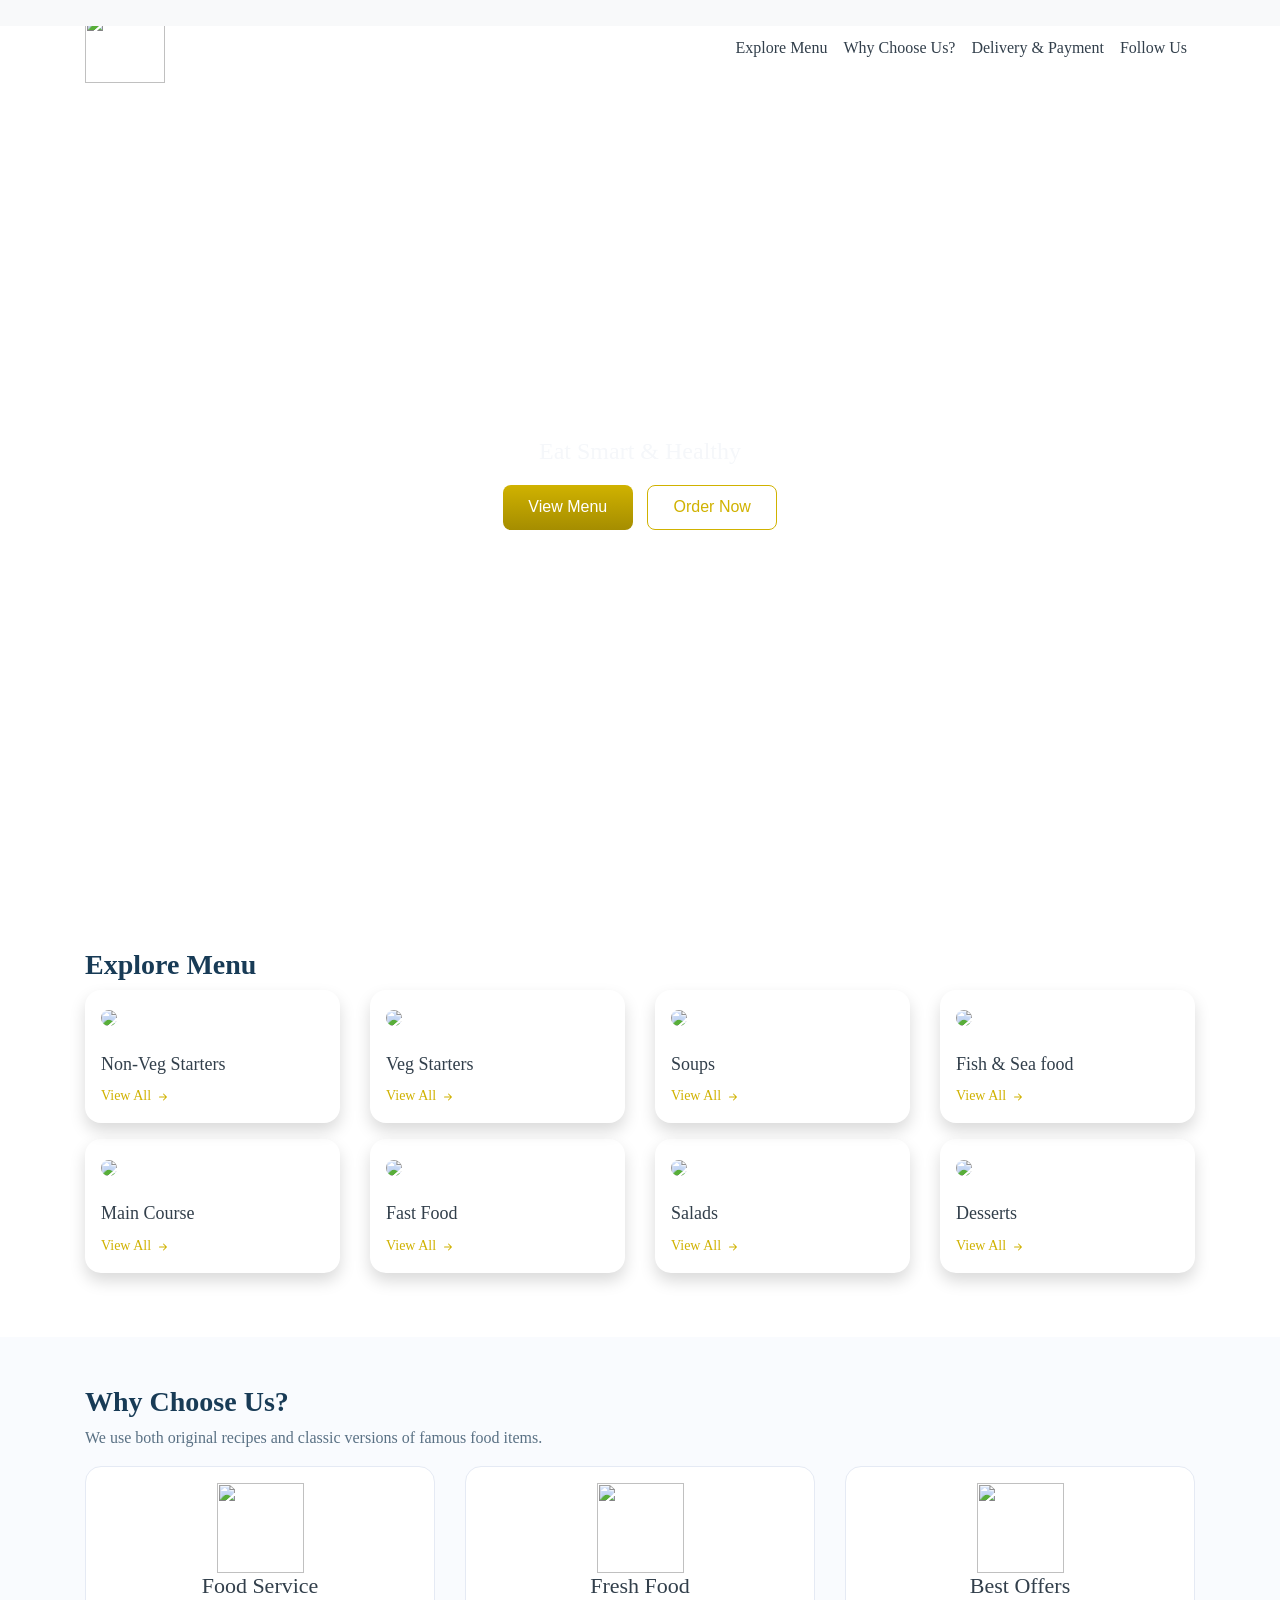
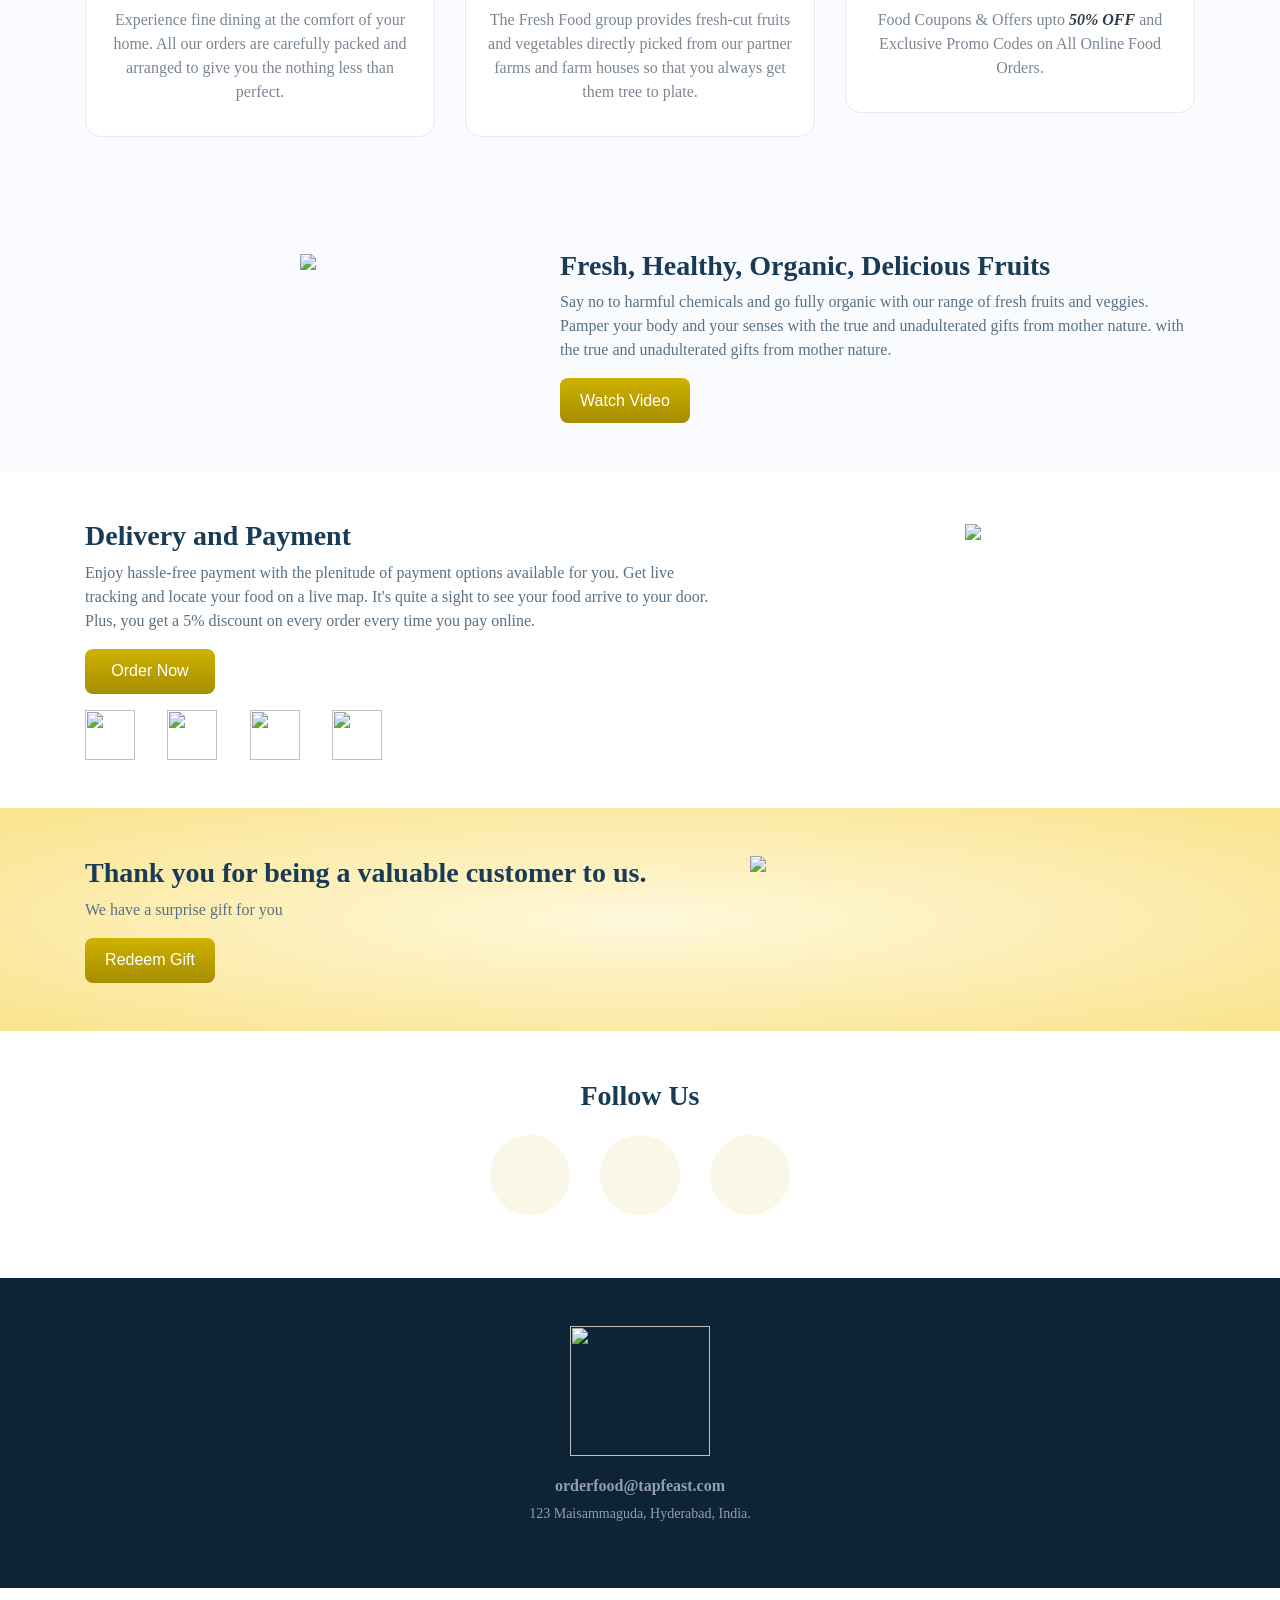
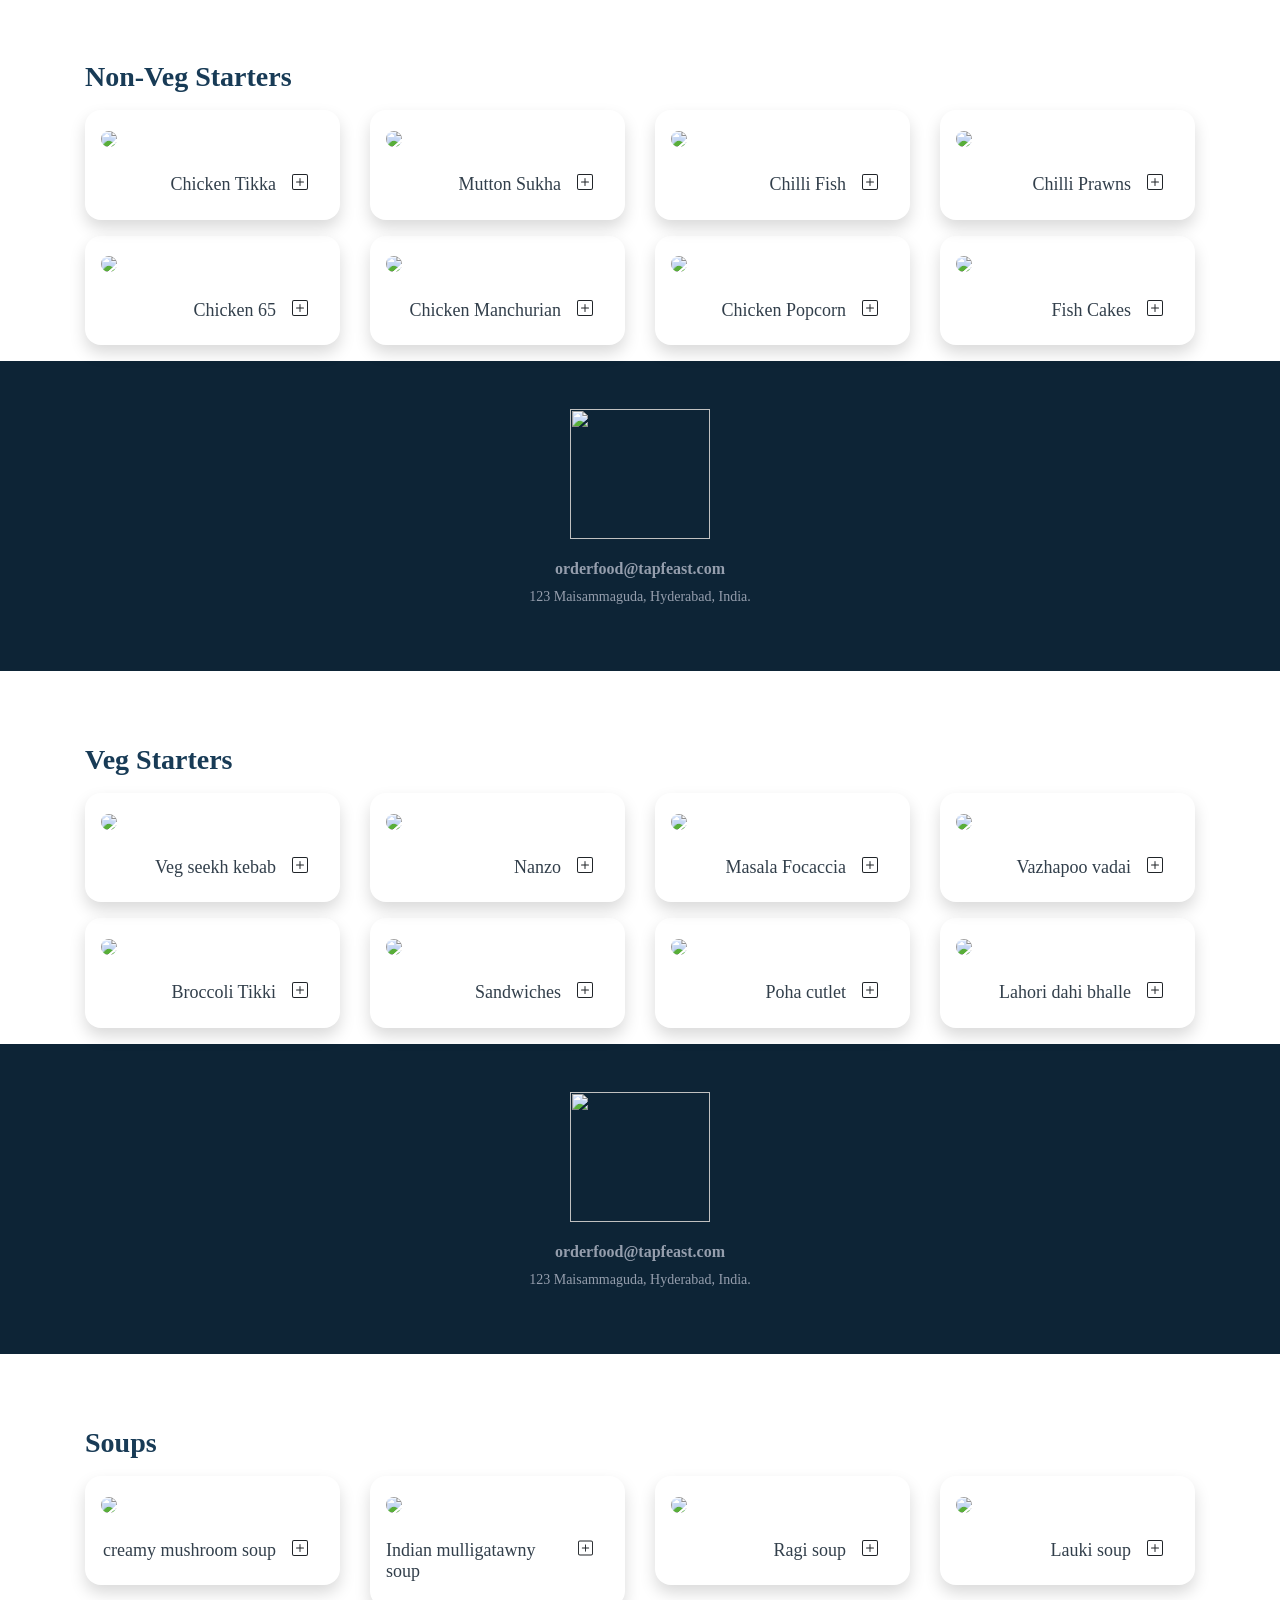
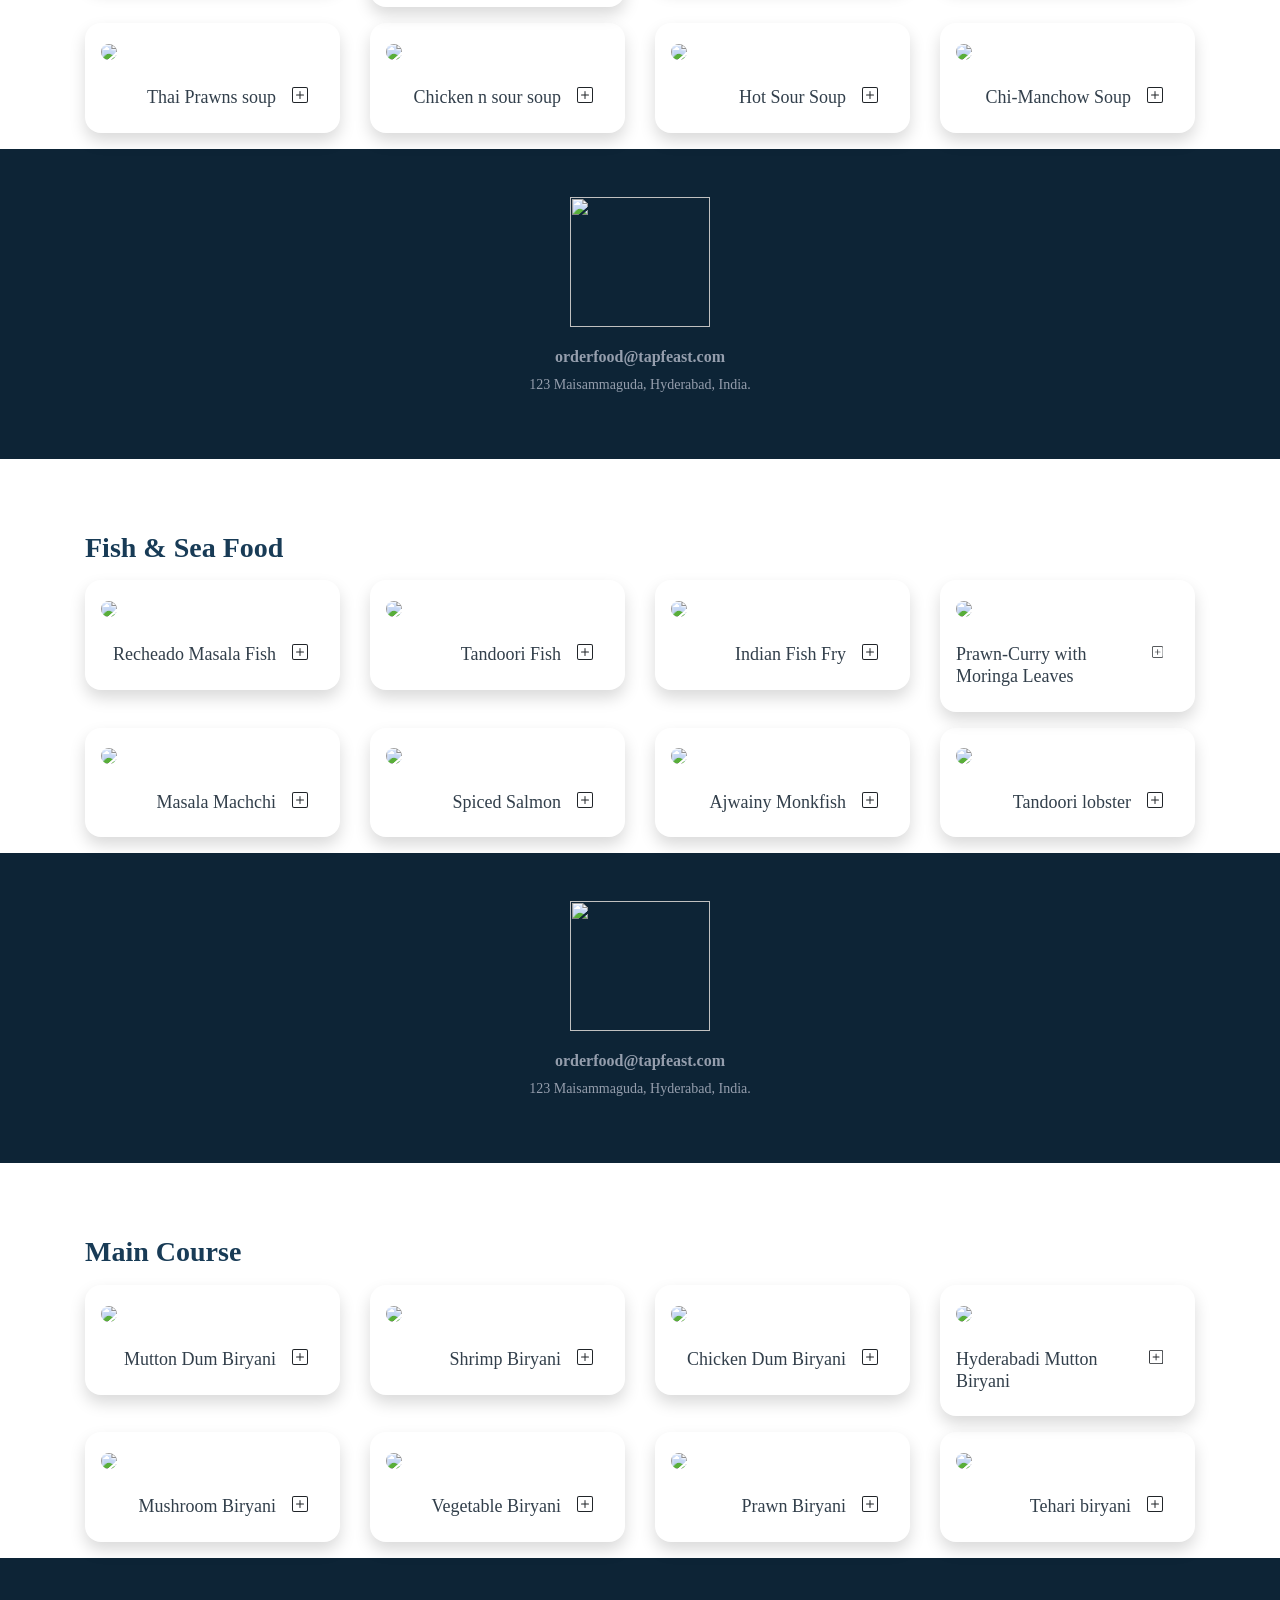
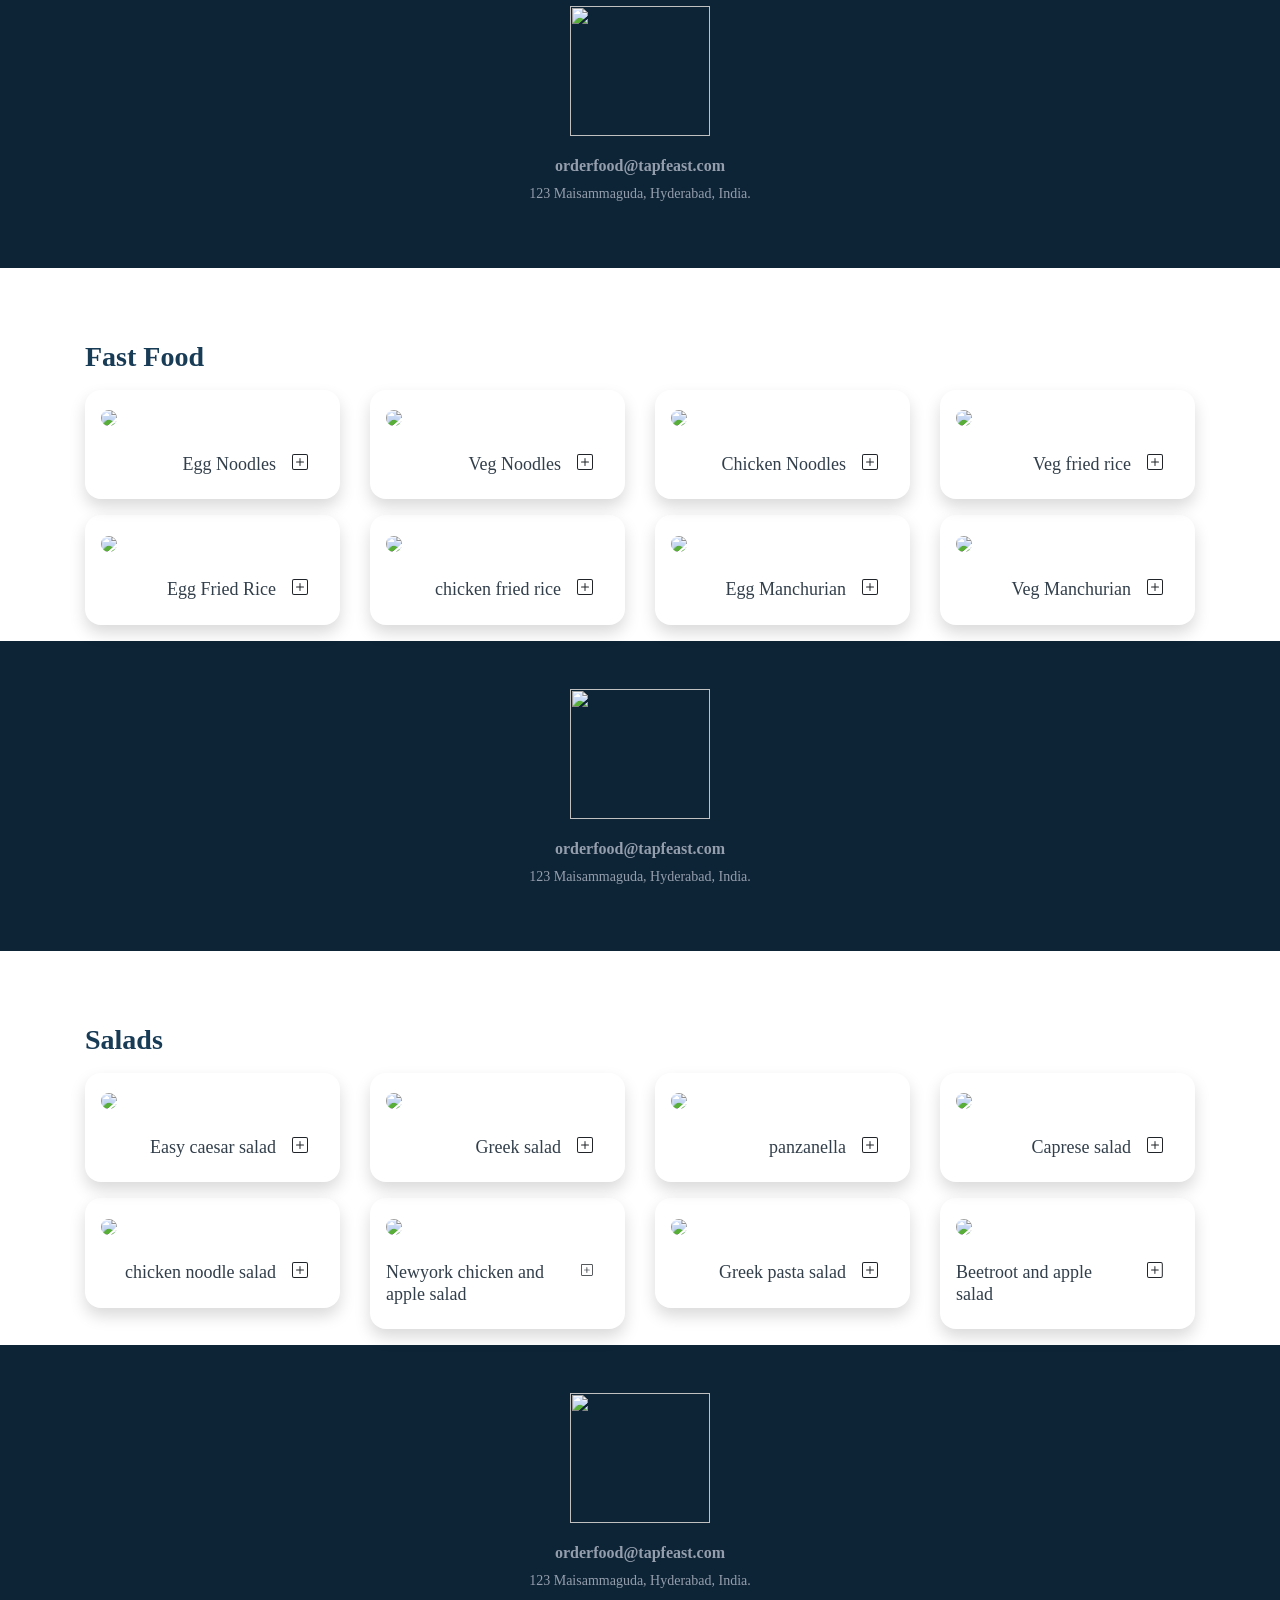
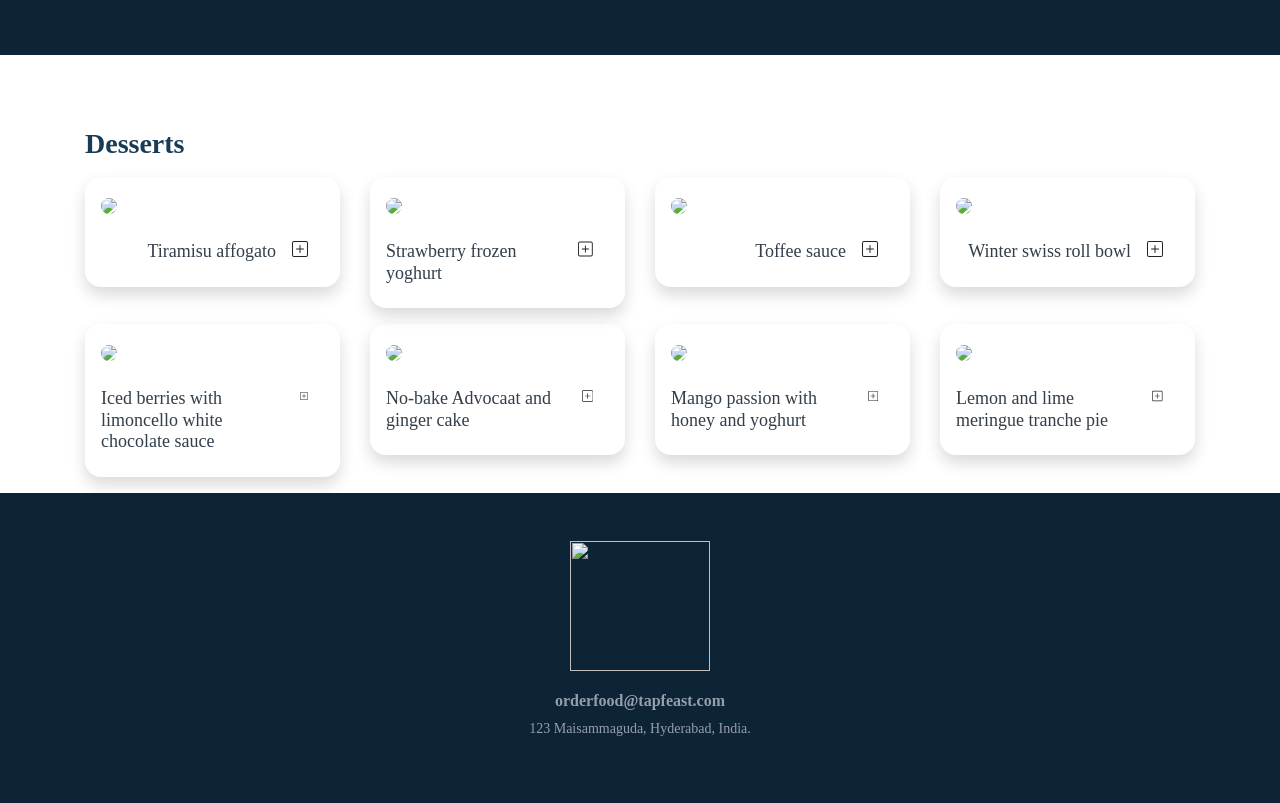
==== commit 99f84e2a: "Update code" ====
--- a/index.html
+++ b/index.html
@@ -1310,7 +1310,9 @@
             </div>
         </div>
     </div> 
+    <script src="script.js"></script>
     <script type="text/javascript" src="https://d2clawv67efefq.cloudfront.net/ccbp-static-website/js/ccbp-ui-kit.js"></script>
 </body>
 
 </html>
+
--- a/style.css
+++ b/style.css
@@ -0,0 +1,262 @@
+.tap-feast-image {
+    height: 70px;
+    width: 80px;
+}
+
+.nav-link-item {
+    color: #323f4b !important;
+    font-family: Roboto !important;
+}
+
+.banner-section-bg-container {
+    background-image: url("https://d2clawv67efefq.cloudfront.net/ccbp-responsive-website/foodmunch-banner-bg.png");
+    height: 100vh;
+    background-size: cover;
+}
+
+.banner-main-heading {
+    color: white;
+    font-family: "Roboto";
+    font-size: 45px;
+    font-weight: 300;
+}
+
+.banner-description {
+    color: #f5f7fa;
+    font-family: "Roboto";
+    font-size: 24px;
+    font-weight: 300;
+}
+
+.custom-button {
+    color: white;
+    background-image: linear-gradient(#d0b200, #a58d00);
+    width: 130px;
+    height: 45px;
+    border-width: 0;
+    border-radius: 8px;
+    margin-right: 10px;
+}
+
+.custom-outline-button {
+    color: #d0b200;
+    background-color: transparent;
+    width: 130px;
+    height: 45px;
+    border-style: solid;
+    border-width: 1px;
+    border-color: #d0b200;
+    border-radius: 8px;
+}
+
+.wcu-bg-container {
+    background-color: #f9fbfe;
+}
+
+.wcu-main-heading {
+    color: #183b56;
+    font-family: "Roboto";
+    font-size: 28px;
+    font-weight: 700;
+}
+
+.wcu-description {
+    color: #5a7184;
+    font-family: "Roboto";
+    font-size: 16px;
+}
+
+.wcu-card {
+    text-align: center;
+    background-color: white;
+    border-style: solid;
+    border-width: 1px;
+    border-color: #e5eaf4;
+    border-radius: 16px;
+}
+
+.wcu-card-image {
+    width: 87px;
+    height: 90px;
+}
+
+.wcu-card-heading {
+    color: #323f4b;
+    font-family: "Roboto";
+    font-size: 22px;
+    font-weight: 500;
+}
+
+.wcu-card-description {
+    color: #7b8794;
+    font-family: "Roboto";
+    font-size: 16px;
+}
+
+.offers {
+    color: #323f4b;
+    font-style: italic;
+    font-weight: 600;
+}
+
+.explore-menu-section {
+    background-color: white;
+}
+
+.menu-section-heading {
+    color: #183b56;
+    font-family: "Roboto";
+    font-size: 28px;
+    font-weight: 700;
+}
+
+.menu-item-image {
+    border-radius: 16px;
+}
+
+.menu-card-title {
+    color: #323f4b;
+    font-family: "Roboto";
+    font-size: 18px;
+    font-weight: 500;
+    margin-top: 24px;
+}
+
+.menu-item-link {
+    color: #d0b200;
+    font-family: "Roboto";
+    font-size: 14px;
+    font-weight: 500;
+}
+
+.menu-item-card {
+    border-radius: 16px;
+}
+
+.healthy-food-section {
+    background-color: #f9fbfe;
+}
+
+.healthy-food-section-img {
+    width: 270px;
+}
+
+.healthy-food-section-heading {
+    color: #183b56;
+    font-family: "Roboto";
+    font-size: 28px;
+    font-weight: 700;
+}
+
+.healthy-food-section-description {
+    color: #5a7184;
+    font-family: "Roboto";
+    font-size: 16px;
+}
+
+.delivery-and-payment-section {
+    background-color: white;
+}
+
+.delivery-and-payment-section-img {
+    width: 250px;
+}
+
+.delivery-and-payment-section-heading {
+    color: #183b56;
+    font-family: "Roboto";
+    font-size: 28px;
+    font-weight: 700;
+}
+
+.delivery-and-payment-section-description {
+    color: #5a7184;
+    font-family: "Roboto";
+    font-size: 16px;
+}
+
+.payment-card-img {
+    width: 50px;
+    height: 50px;
+    margin-right: 28px;
+}
+
+.thanking-customers-section {
+    background-image: radial-gradient(#fff8db, #fae38c);
+}
+
+.thanking-customers-section-heading {
+    color: #183b56;
+    font-family: "Roboto";
+    font-size: 28px;
+    font-weight: 700;
+}
+
+.thanking-customers-section-description {
+    color: #5a7184;
+    font-family: "Roboto";
+    font-size: 16px;
+}
+
+.thanking-customers-section-img {
+    width: 270px;
+    margin-bottom: 20px;
+}
+
+.thanking-customers-section-modal-title {
+    color: #d0b200;
+    font-weight: 800;
+}
+
+.follow-us-section {
+    background-color: white;
+}
+
+.follow-us-section-heading {
+    text-align: center;
+    color: #183b56;
+    font-family: "Roboto";
+    font-size: 28px;
+    font-weight: 700;
+}
+
+.follow-us-icon-container {
+    background-color: #faf7e8;
+    width: 80px;
+    height: 80px;
+    border-radius: 40px;
+    margin: 15px;
+    padding-top: 22px;
+    padding-bottom: 14px;
+    padding-right: 16px;
+    padding-left: 22px;
+}
+
+.icon {
+    color: #d0b200;
+    font-size: 35px;
+}
+
+.footer-section {
+    background-color: #0d2436;
+}
+
+.footer-section-mail-id {
+    color: #959ead;
+    font-family: "Roboto";
+    font-weight: bold;
+    font-size: 16px;
+    margin-top: 20px;
+}
+
+.footer-section-address {
+    color: #959ead;
+    font-family: "Roboto";
+    font-size: 14px;
+}
+
+.tap-feast-logo {
+    height: 130px;
+    width: 140px;
+}
+
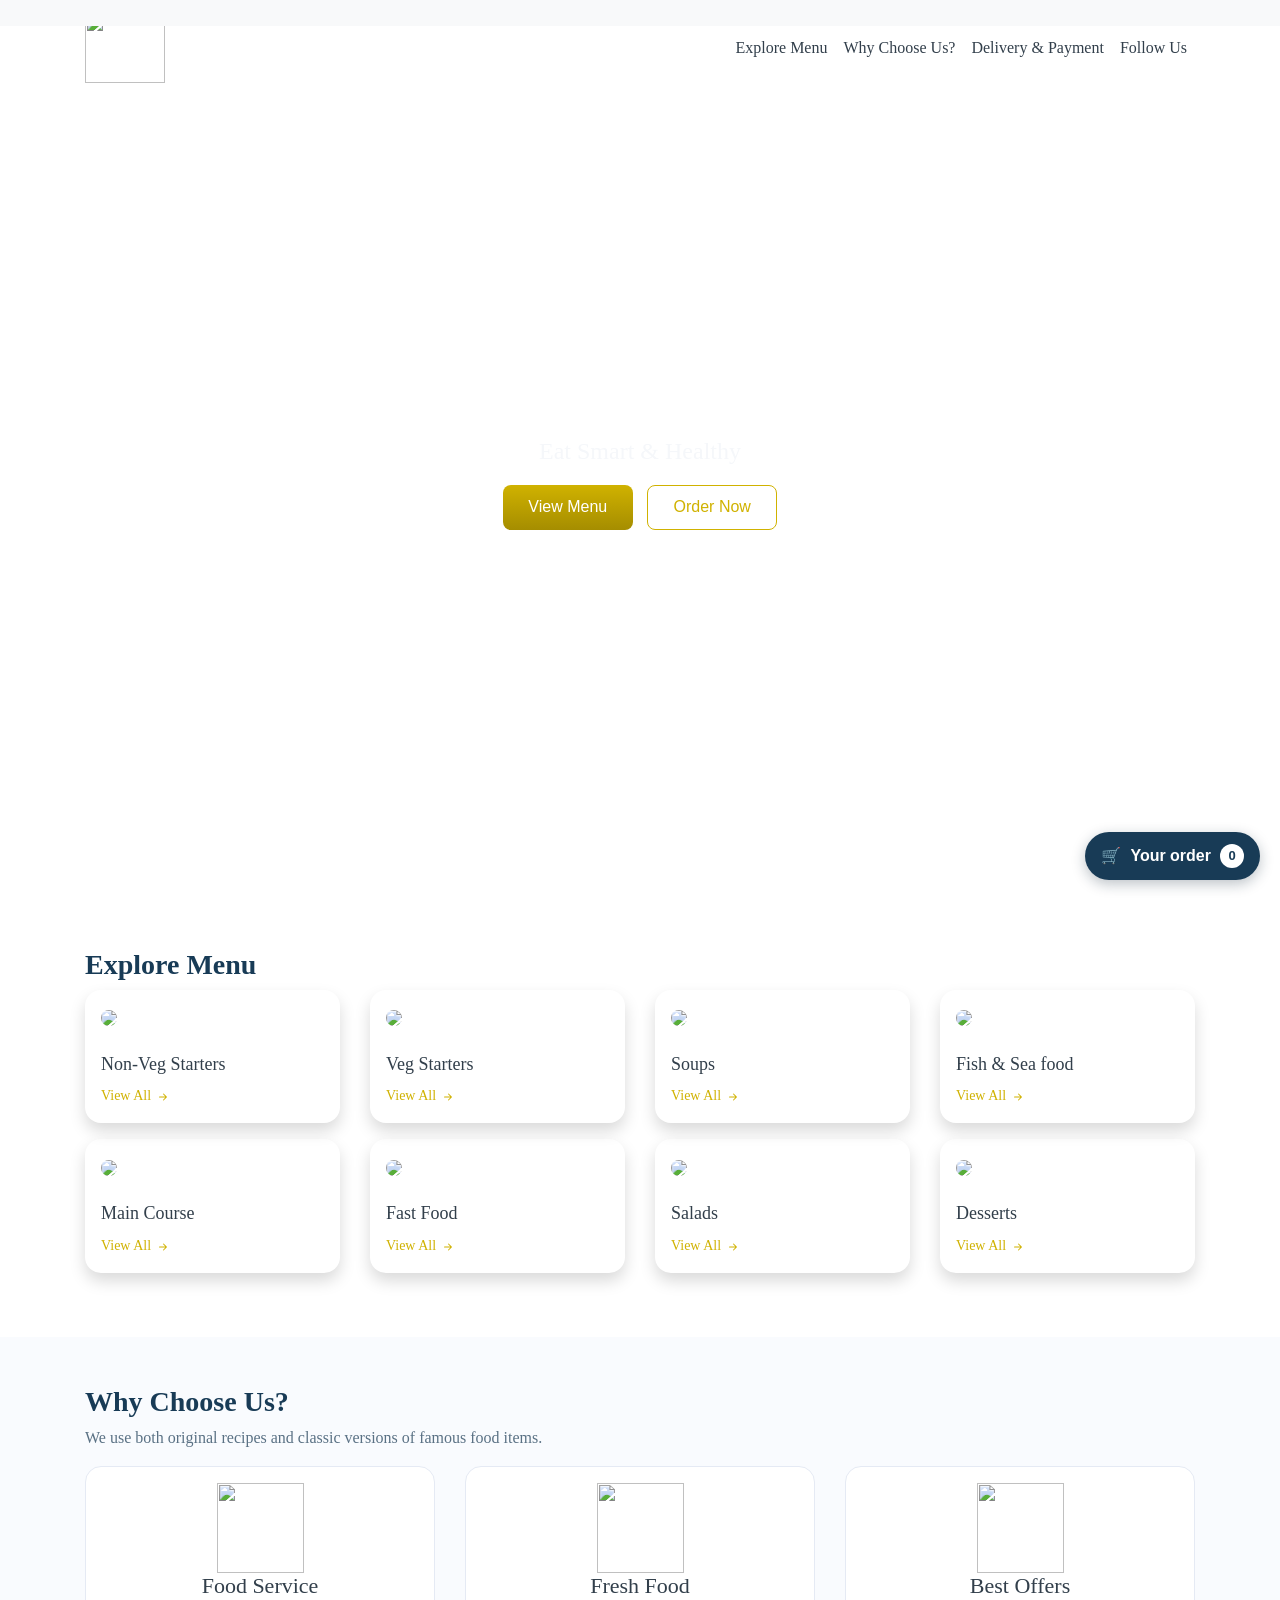
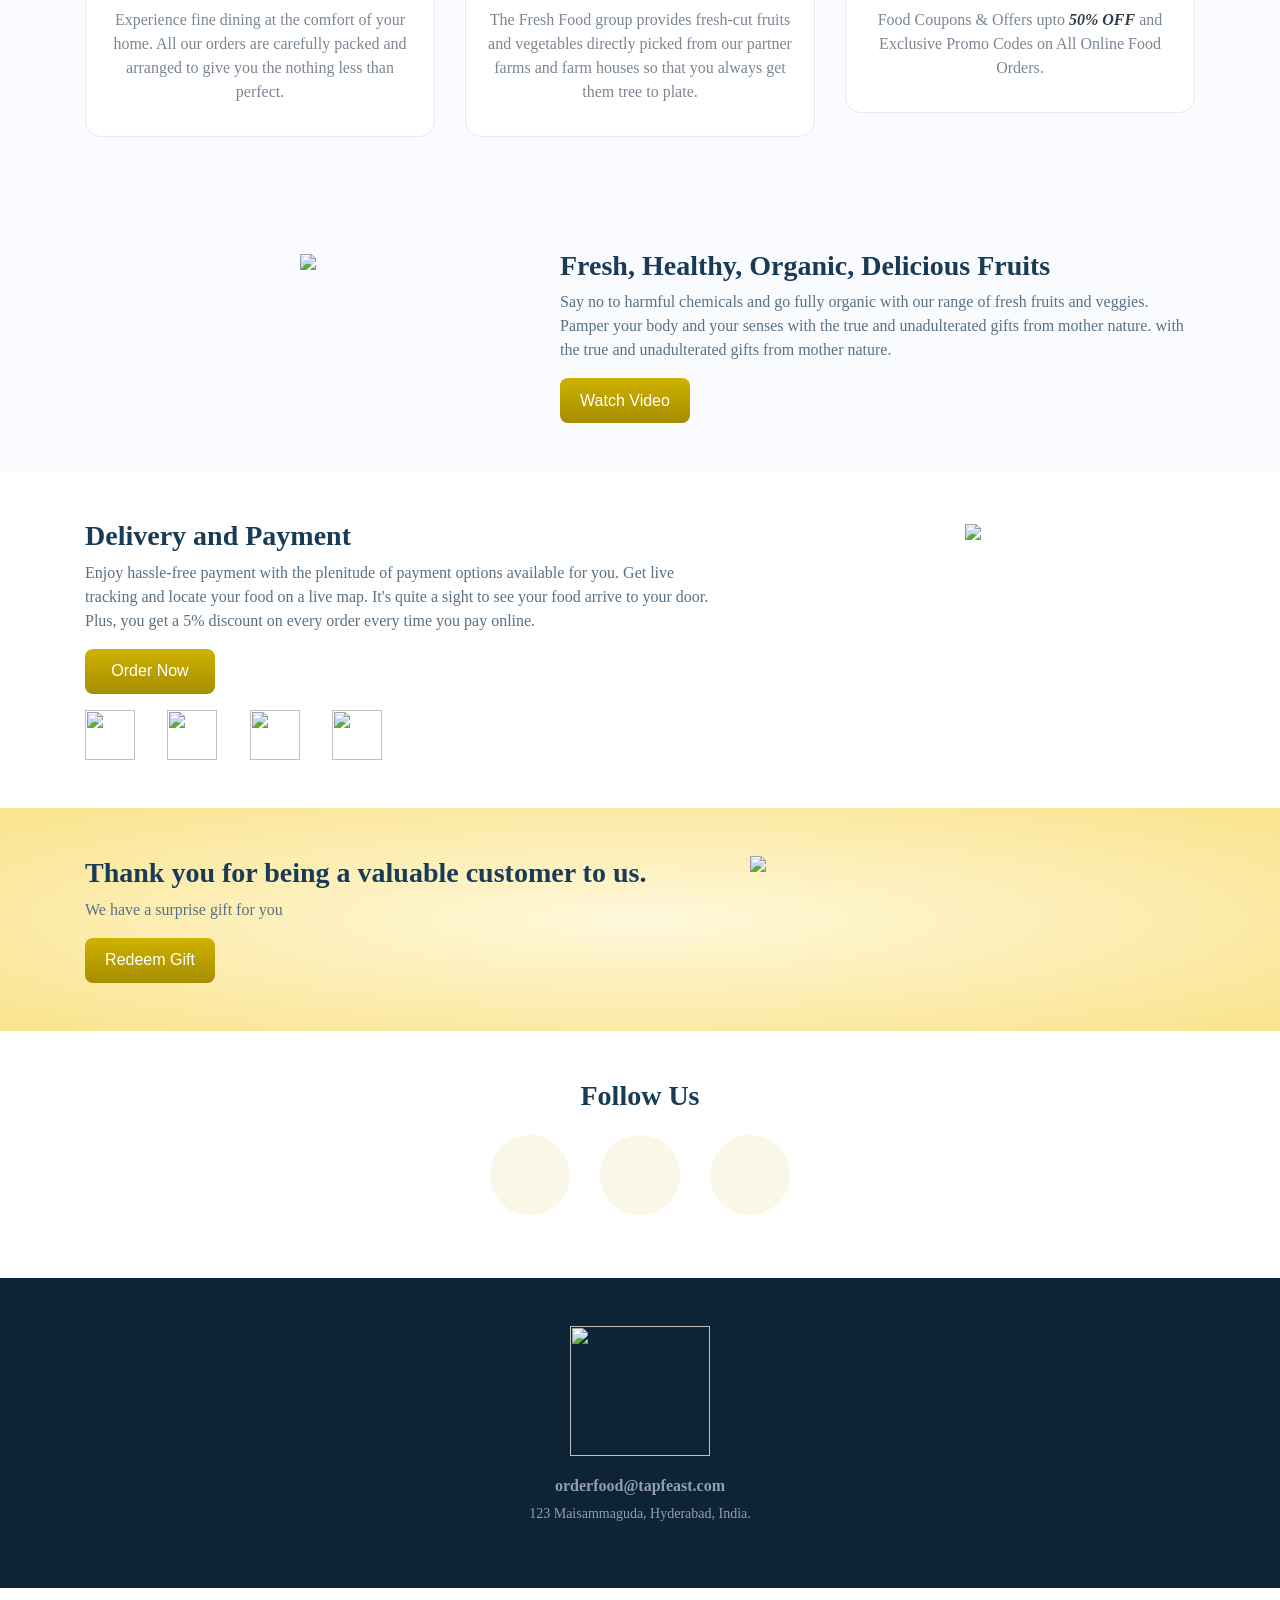
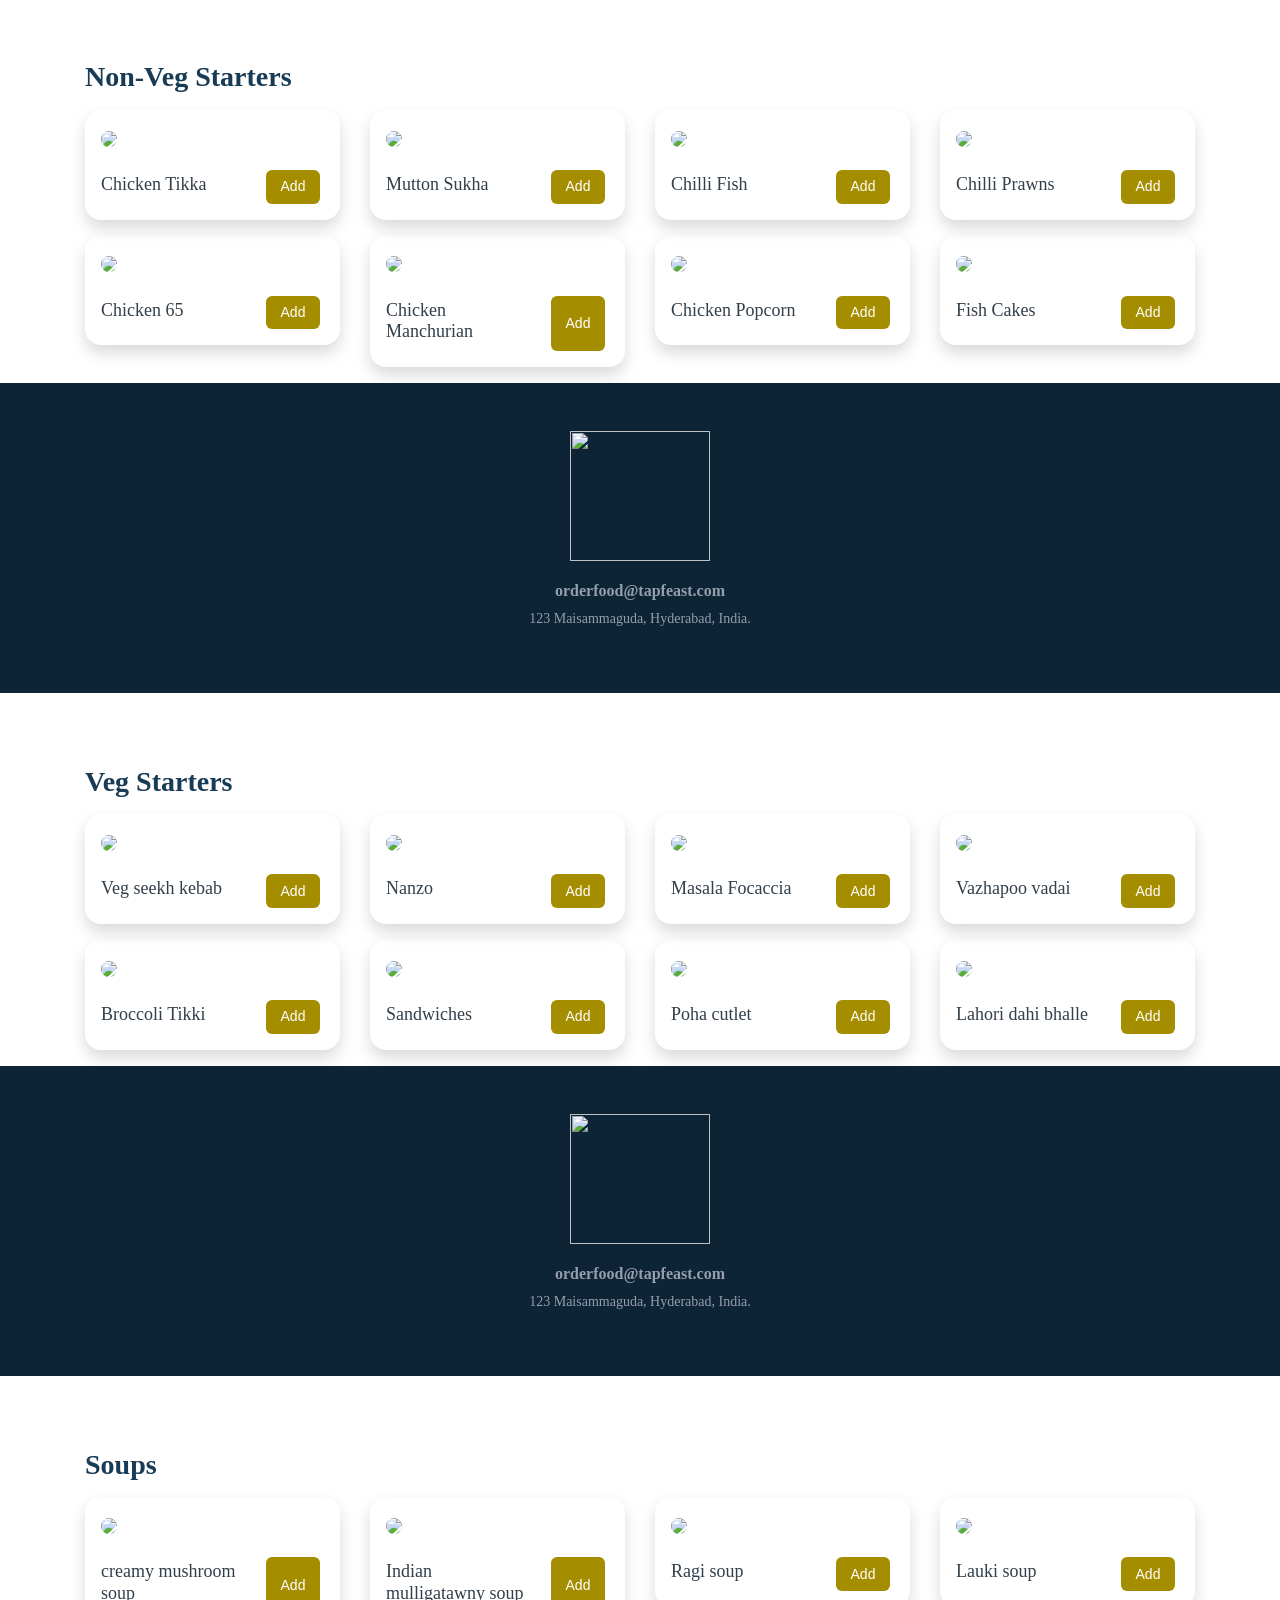
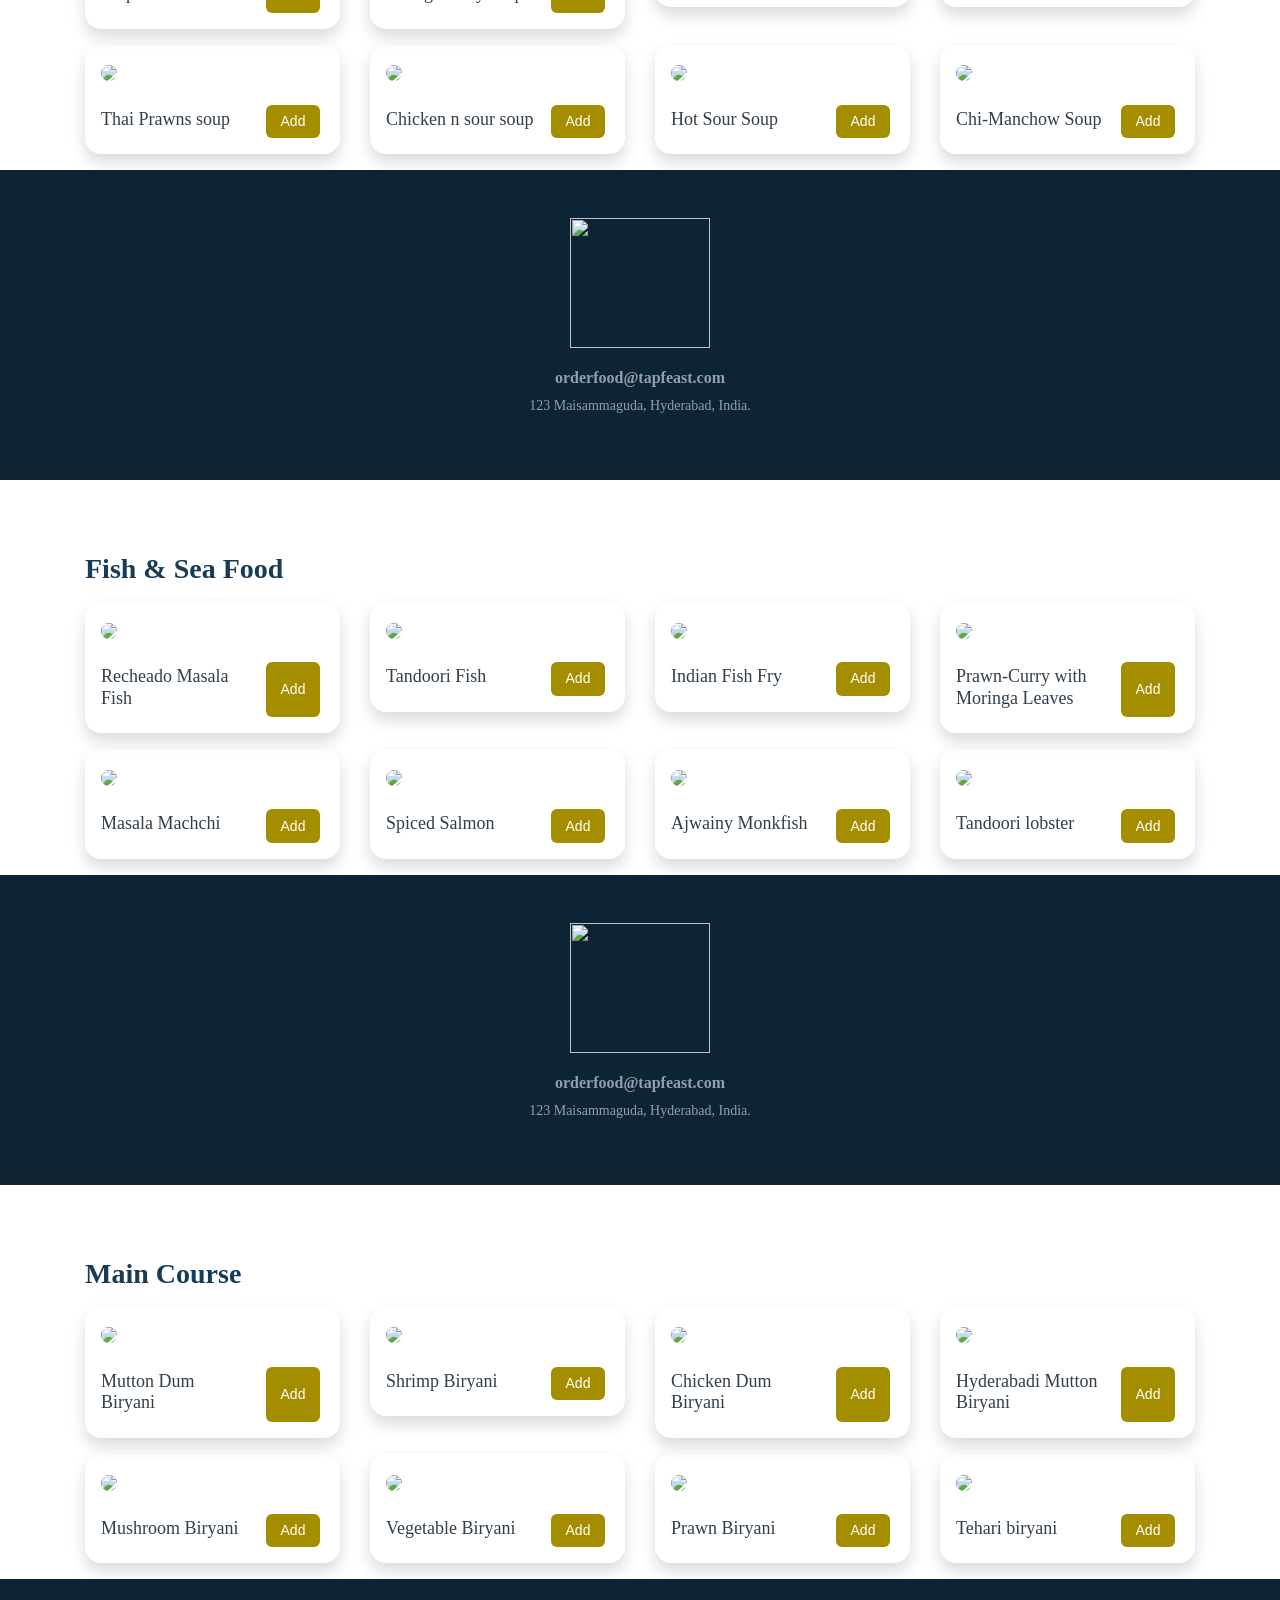
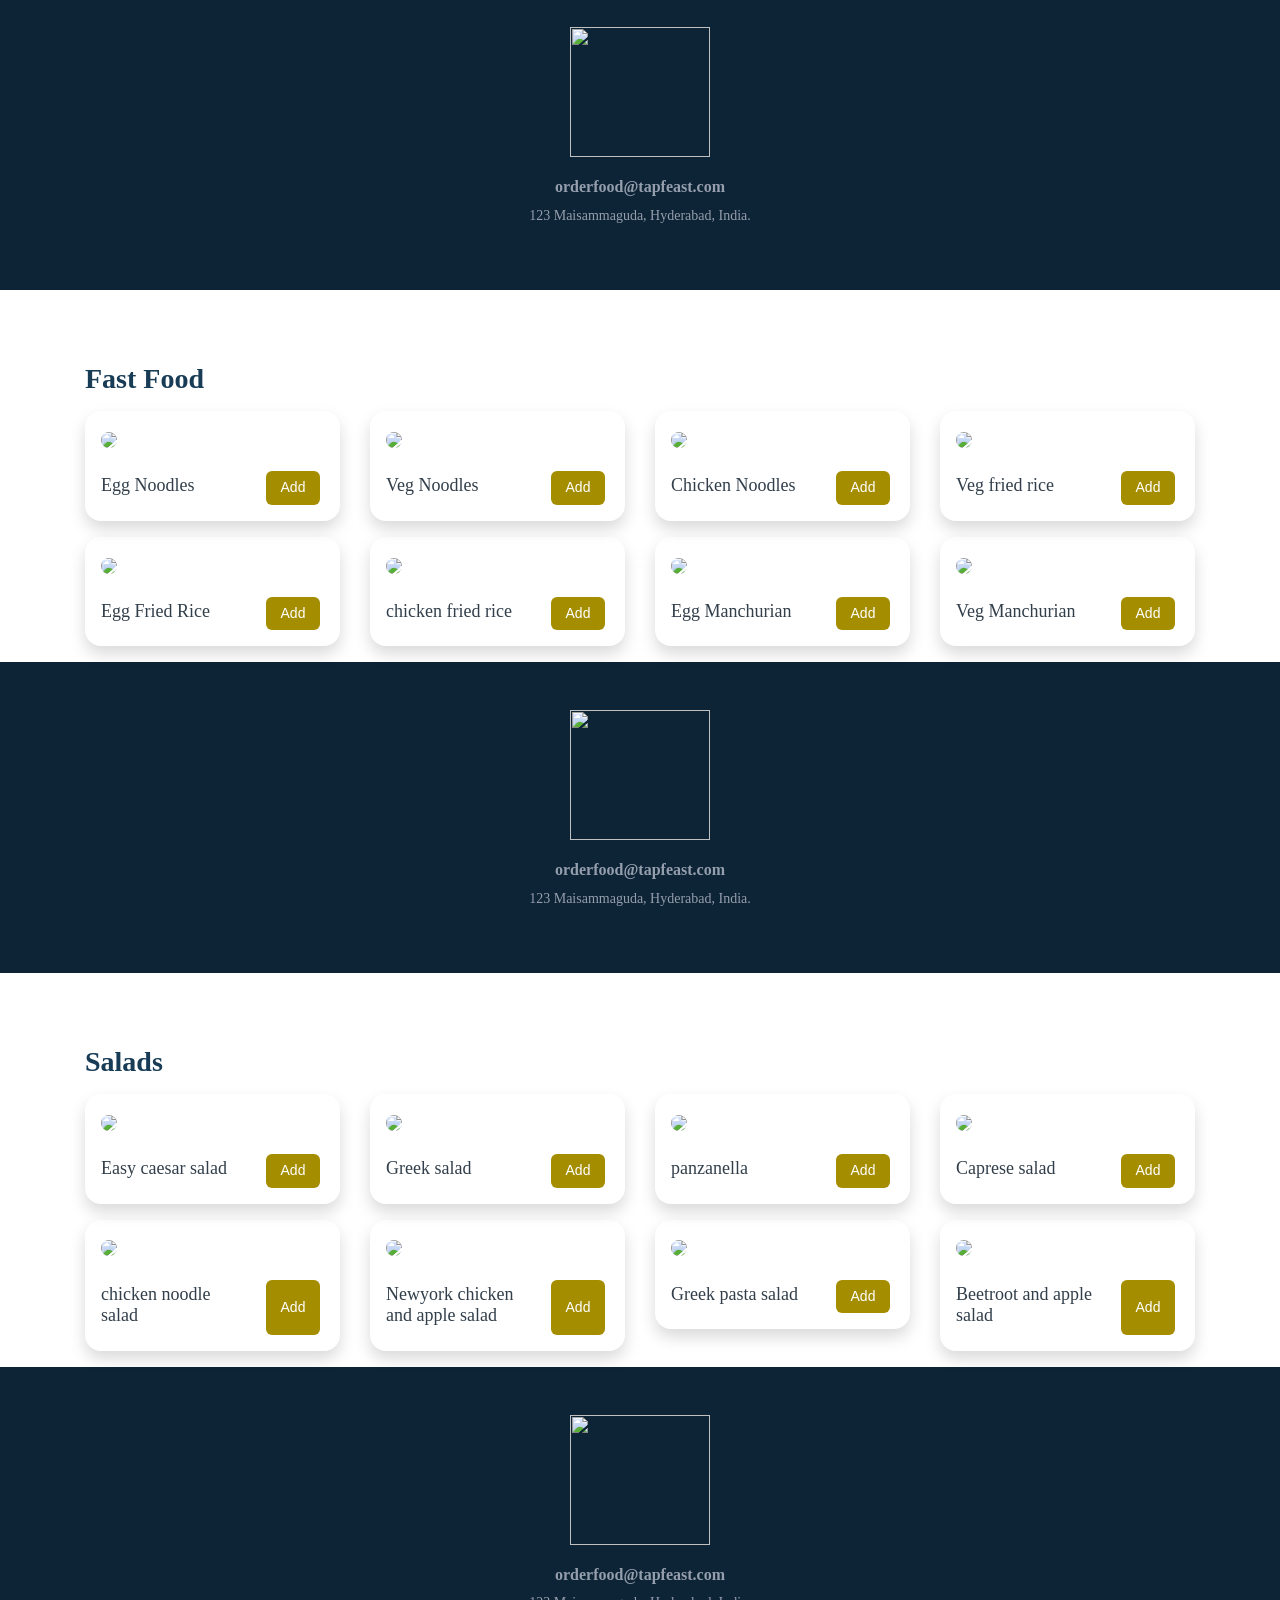
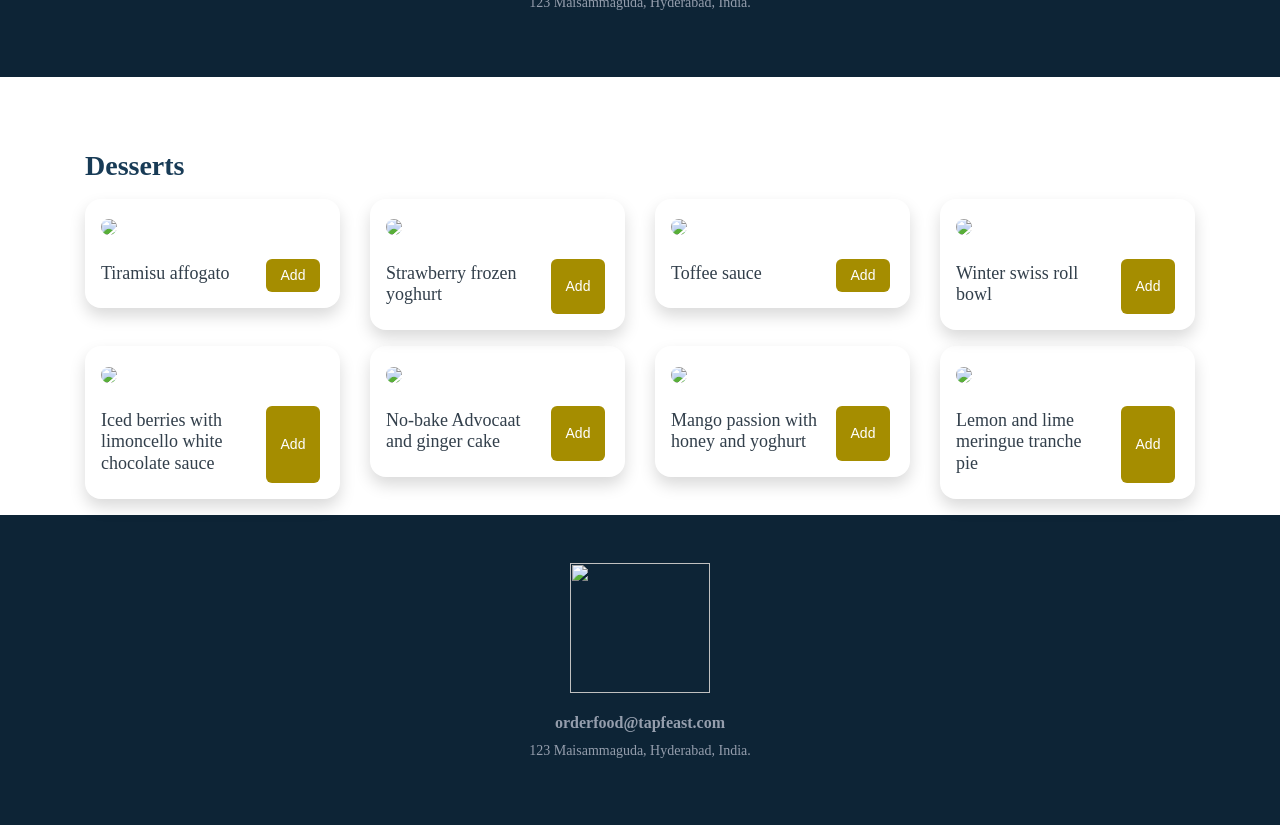
==== commit 40739e24: "Add persistent Tapfeast order cart Co-authored-by: Copilot <223556219+Copilot@users.noreply.github.c" ====
--- a/index.html
+++ b/index.html
@@ -1,6 +1,10 @@
 <!DOCTYPE html>
-<html>
+<html lang="en">
 <head>
+    <meta charset="UTF-8">
+    <meta name="viewport" content="width=device-width, initial-scale=1, shrink-to-fit=no">
+    <meta name="description" content="Explore the Tapfeast menu and place a food order in Hyderabad.">
+    <title>Tapfeast | Delicious food, made easy</title>
     <link rel="stylesheet" href="https://stackpath.bootstrapcdn.com/bootstrap/4.5.2/css/bootstrap.min.css" integrity="sha384-JcKb8q3iqJ61gNV9KGb8thSsNjpSL0n8PARn9HuZOnIxN0hoP+VmmDGMN5t9UJ0Z" crossorigin="anonymous" />
     <script src="https://code.jquery.com/jquery-3.5.1.slim.min.js" integrity="sha384-DfXdz2htPH0lsSSs5nCTpuj/zy4C+OGpamoFVy38MVBnE+IbbVYUew+OrCXaRkfj" crossorigin="anonymous"></script>
     <script src="https://cdn.jsdelivr.net/npm/popper.js@1.16.1/dist/umd/popper.min.js" integrity="sha384-9/reFTGAW83EW2RDu2S0VKaIzap3H66lZH81PoYlFhbGU+6BZp6G7niu735Sk7lN" crossorigin="anonymous"></script>
@@ -31,7 +35,7 @@
                 <h1 class="banner-main-heading">Get Delicious Food Anytime</h1>
                 <p class="banner-description">Eat Smart & Healthy</p>
                 <a href="#ViewMenusection"><button class="custom-button">View Menu</button></a>
-                <button class="custom-outline-button">Order Now</button>
+                <button type="button" class="custom-outline-button" data-open-cart>Order Now</button>
             </div>
         </div>
         <div class="explore-menu-section pt-5 pb-5" id="ViewMenusection">
@@ -222,7 +226,7 @@
                             Plus, you get a 5% discount on every order every time you pay
                             online.
                         </p>
-                        <button class="custom-button">Order Now</button>
+                        <button type="button" class="custom-button" data-open-cart>Order Now</button>
                         <div class="mt-3">
                             <img src="https://d2clawv67efefq.cloudfront.net/ccbp-responsive-website/visa-card-img.png" class="payment-card-img" />
                             <img src="https://d2clawv67efefq.cloudfront.net/ccbp-responsive-website/master-card-img.png" class="payment-card-img" />
@@ -1310,9 +1314,46 @@
             </div>
         </div>
     </div> 
+    <button type="button" class="tapfeast-cart-trigger" data-open-cart aria-label="Open your order cart">
+        <span aria-hidden="true">🛒</span>
+        <span>Your order</span>
+        <span class="tapfeast-cart-count" data-cart-count aria-live="polite">0</span>
+    </button>
+    <div class="modal fade" id="tapfeastCartModal" tabindex="-1" role="dialog" aria-labelledby="tapfeastCartTitle" aria-hidden="true">
+        <div class="modal-dialog modal-dialog-centered" role="document">
+            <div class="modal-content">
+                <div class="modal-header">
+                    <h2 class="modal-title tapfeast-cart-title" id="tapfeastCartTitle">Your order</h2>
+                    <button type="button" class="close" data-dismiss="modal" aria-label="Close order cart">
+                        <span aria-hidden="true">&times;</span>
+                    </button>
+                </div>
+                <div class="modal-body">
+                    <p class="tapfeast-cart-status" data-cart-status role="status" aria-live="polite"></p>
+                    <div data-cart-items></div>
+                    <form data-checkout-form>
+                        <h3 class="tapfeast-checkout-heading">Delivery details</h3>
+                        <div class="form-group">
+                            <label for="tapfeast-customer-name">Your name</label>
+                            <input class="form-control" id="tapfeast-customer-name" name="name" autocomplete="name" required>
+                        </div>
+                        <div class="form-group">
+                            <label for="tapfeast-customer-phone">Phone number</label>
+                            <input class="form-control" id="tapfeast-customer-phone" name="phone" type="tel" autocomplete="tel" required>
+                        </div>
+                        <div class="form-group">
+                            <label for="tapfeast-delivery-address">Delivery address</label>
+                            <textarea class="form-control" id="tapfeast-delivery-address" name="address" autocomplete="street-address" rows="2" required></textarea>
+                        </div>
+                        <p class="tapfeast-checkout-note">Continue to create an order email. You can review it and send it from your email app. Payment is arranged with the restaurant.</p>
+                        <button class="custom-button tapfeast-checkout-button" type="submit">Continue to email order</button>
+                    </form>
+                </div>
+            </div>
+        </div>
+    </div>
     <script src="script.js"></script>
     <script type="text/javascript" src="https://d2clawv67efefq.cloudfront.net/ccbp-static-website/js/ccbp-ui-kit.js"></script>
 </body>
 
 </html>
-
--- a/style.css
+++ b/style.css
@@ -255,8 +255,169 @@
     font-size: 14px;
 }
 
+.tapfeast-cart-trigger {
+    position: fixed;
+    right: 20px;
+    bottom: 20px;
+    z-index: 1030;
+    display: inline-flex;
+    align-items: center;
+    gap: 9px;
+    min-height: 48px;
+    padding: 10px 16px;
+    color: #fff;
+    background: #183b56;
+    border: 0;
+    border-radius: 999px;
+    box-shadow: 0 4px 14px rgba(13, 36, 54, 0.28);
+    font-family: "Roboto", sans-serif;
+    font-weight: 700;
+}
+
+.tapfeast-cart-trigger:hover,
+.tapfeast-cart-trigger:focus {
+    color: #fff;
+    background: #0d2436;
+}
+
+.tapfeast-cart-trigger:focus-visible,
+.tapfeast-add-button:focus-visible,
+.tapfeast-quantity-button:focus-visible,
+.tapfeast-remove-button:focus-visible {
+    outline: 3px solid #d0b200;
+    outline-offset: 3px;
+}
+
+.tapfeast-cart-count {
+    display: inline-flex;
+    align-items: center;
+    justify-content: center;
+    min-width: 24px;
+    height: 24px;
+    padding: 0 6px;
+    color: #183b56;
+    background: #fff;
+    border-radius: 999px;
+    font-size: 13px;
+}
+
+.tapfeast-add-button {
+    flex: 0 0 auto;
+    min-width: 54px;
+    margin: 20px 4px 0 0;
+    padding: 5px 10px;
+    color: #fff;
+    background: #a58d00;
+    border: 0;
+    border-radius: 6px;
+    font-size: 14px;
+}
+
+.menu-item-card .d-flex .menu-card-title {
+    min-width: 0;
+    flex: 1 1 auto;
+}
+
+.tapfeast-add-button:hover {
+    background: #806d00;
+}
+
+.tapfeast-cart-title {
+    color: #183b56;
+    font-size: 22px;
+    font-weight: 700;
+}
+
+.tapfeast-cart-status {
+    color: #5a7184;
+    min-height: 1.5em;
+}
+
+.tapfeast-cart-item {
+    display: flex;
+    align-items: center;
+    justify-content: space-between;
+    gap: 16px;
+    padding: 12px 0;
+    border-bottom: 1px solid #e5eaf4;
+}
+
+.tapfeast-cart-item-name {
+    color: #323f4b;
+    font-weight: 600;
+}
+
+.tapfeast-cart-item-controls {
+    display: flex;
+    flex: 0 0 auto;
+    align-items: center;
+    gap: 8px;
+}
+
+.tapfeast-quantity-button {
+    width: 32px;
+    height: 32px;
+    color: #183b56;
+    background: #f9fbfe;
+    border: 1px solid #cbd2d9;
+    border-radius: 6px;
+    font-size: 18px;
+    line-height: 1;
+}
+
+.tapfeast-cart-quantity {
+    min-width: 20px;
+    text-align: center;
+}
+
+.tapfeast-remove-button {
+    padding: 4px;
+    color: #9b2c2c;
+    background: transparent;
+    border: 0;
+    font-size: 13px;
+}
+
+.tapfeast-cart-empty,
+.tapfeast-checkout-note {
+    color: #5a7184;
+}
+
+.tapfeast-checkout-heading {
+    margin-top: 24px;
+    color: #183b56;
+    font-size: 18px;
+    font-weight: 700;
+}
+
+.tapfeast-checkout-button {
+    width: auto;
+    min-height: 45px;
+    padding: 0 16px;
+}
+
+[data-checkout-form][hidden] {
+    display: none !important;
+}
+
 .tap-feast-logo {
     height: 130px;
     width: 140px;
 }
 
+@media (max-width: 575.98px) {
+    .tapfeast-cart-trigger {
+        right: 12px;
+        bottom: 12px;
+    }
+
+    .tapfeast-cart-item {
+        align-items: flex-start;
+        flex-direction: column;
+        gap: 8px;
+    }
+
+    .tapfeast-cart-item-controls {
+        width: 100%;
+    }
+}
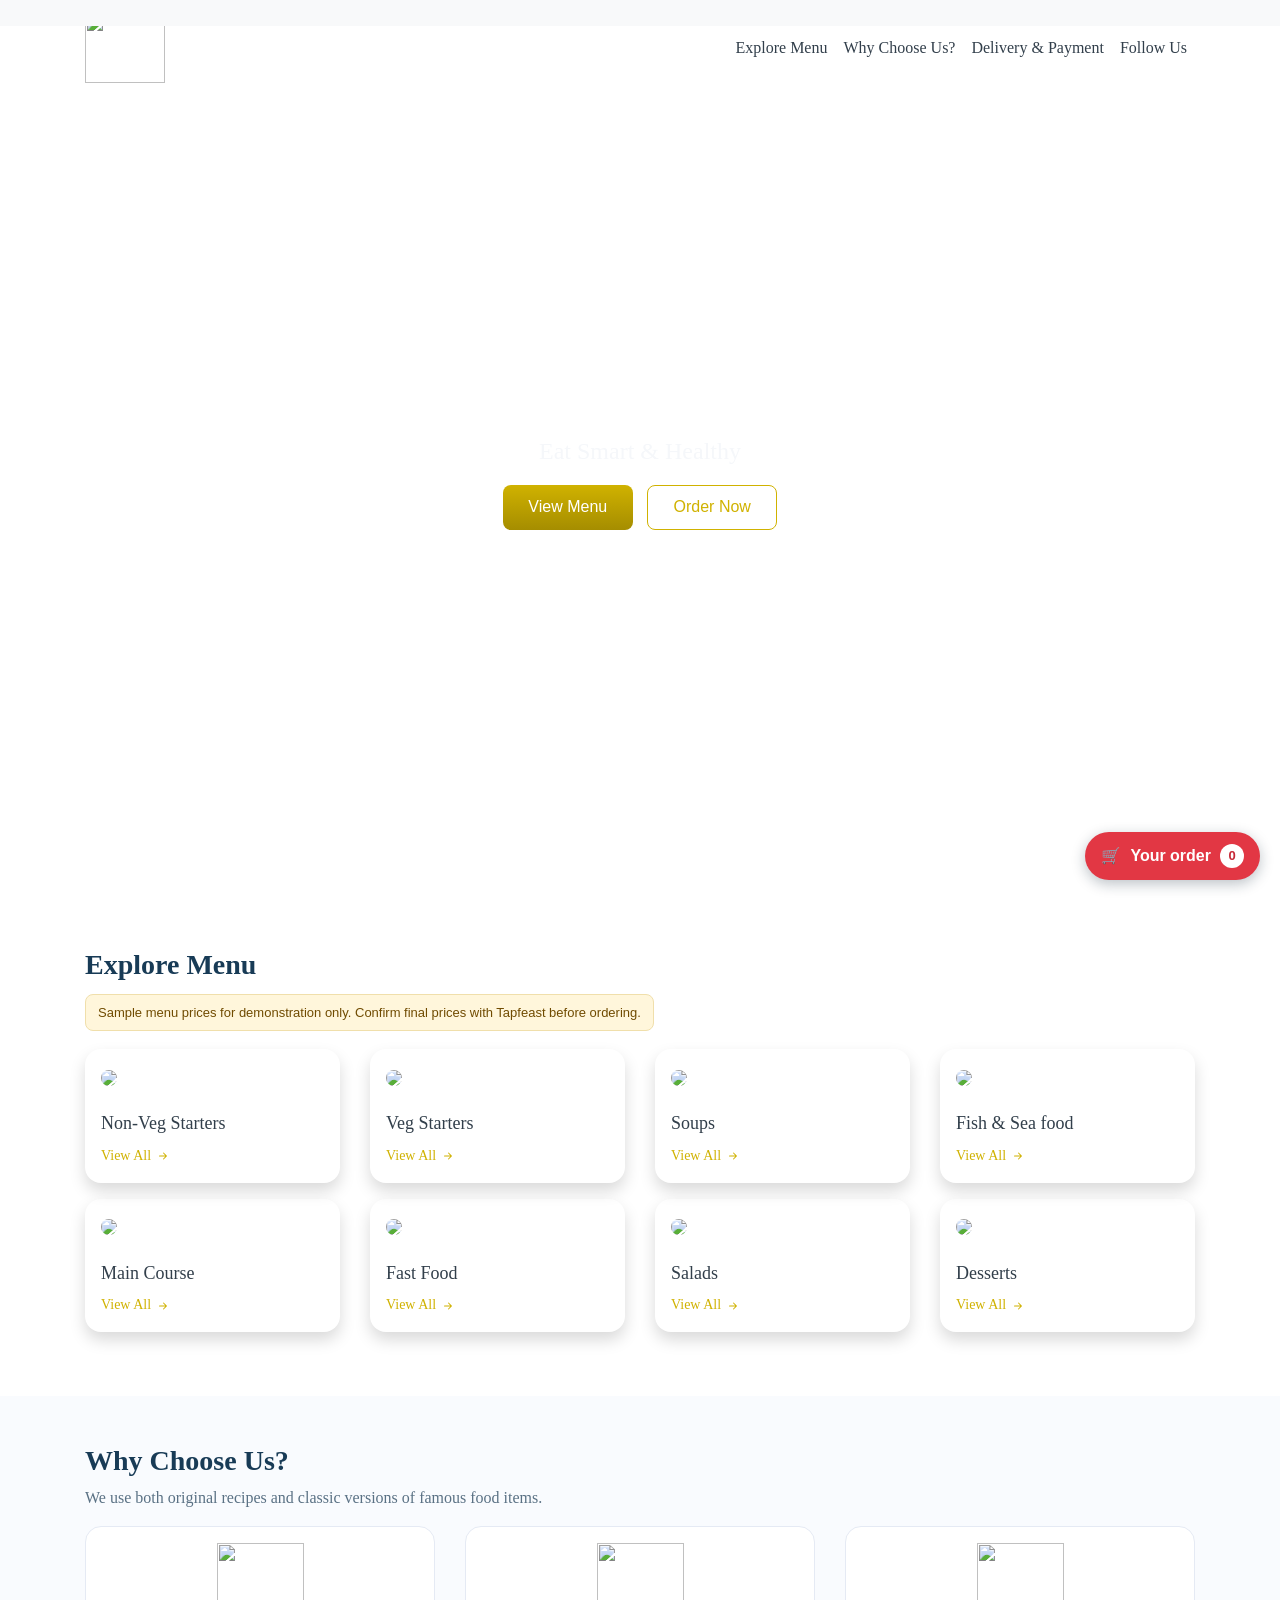
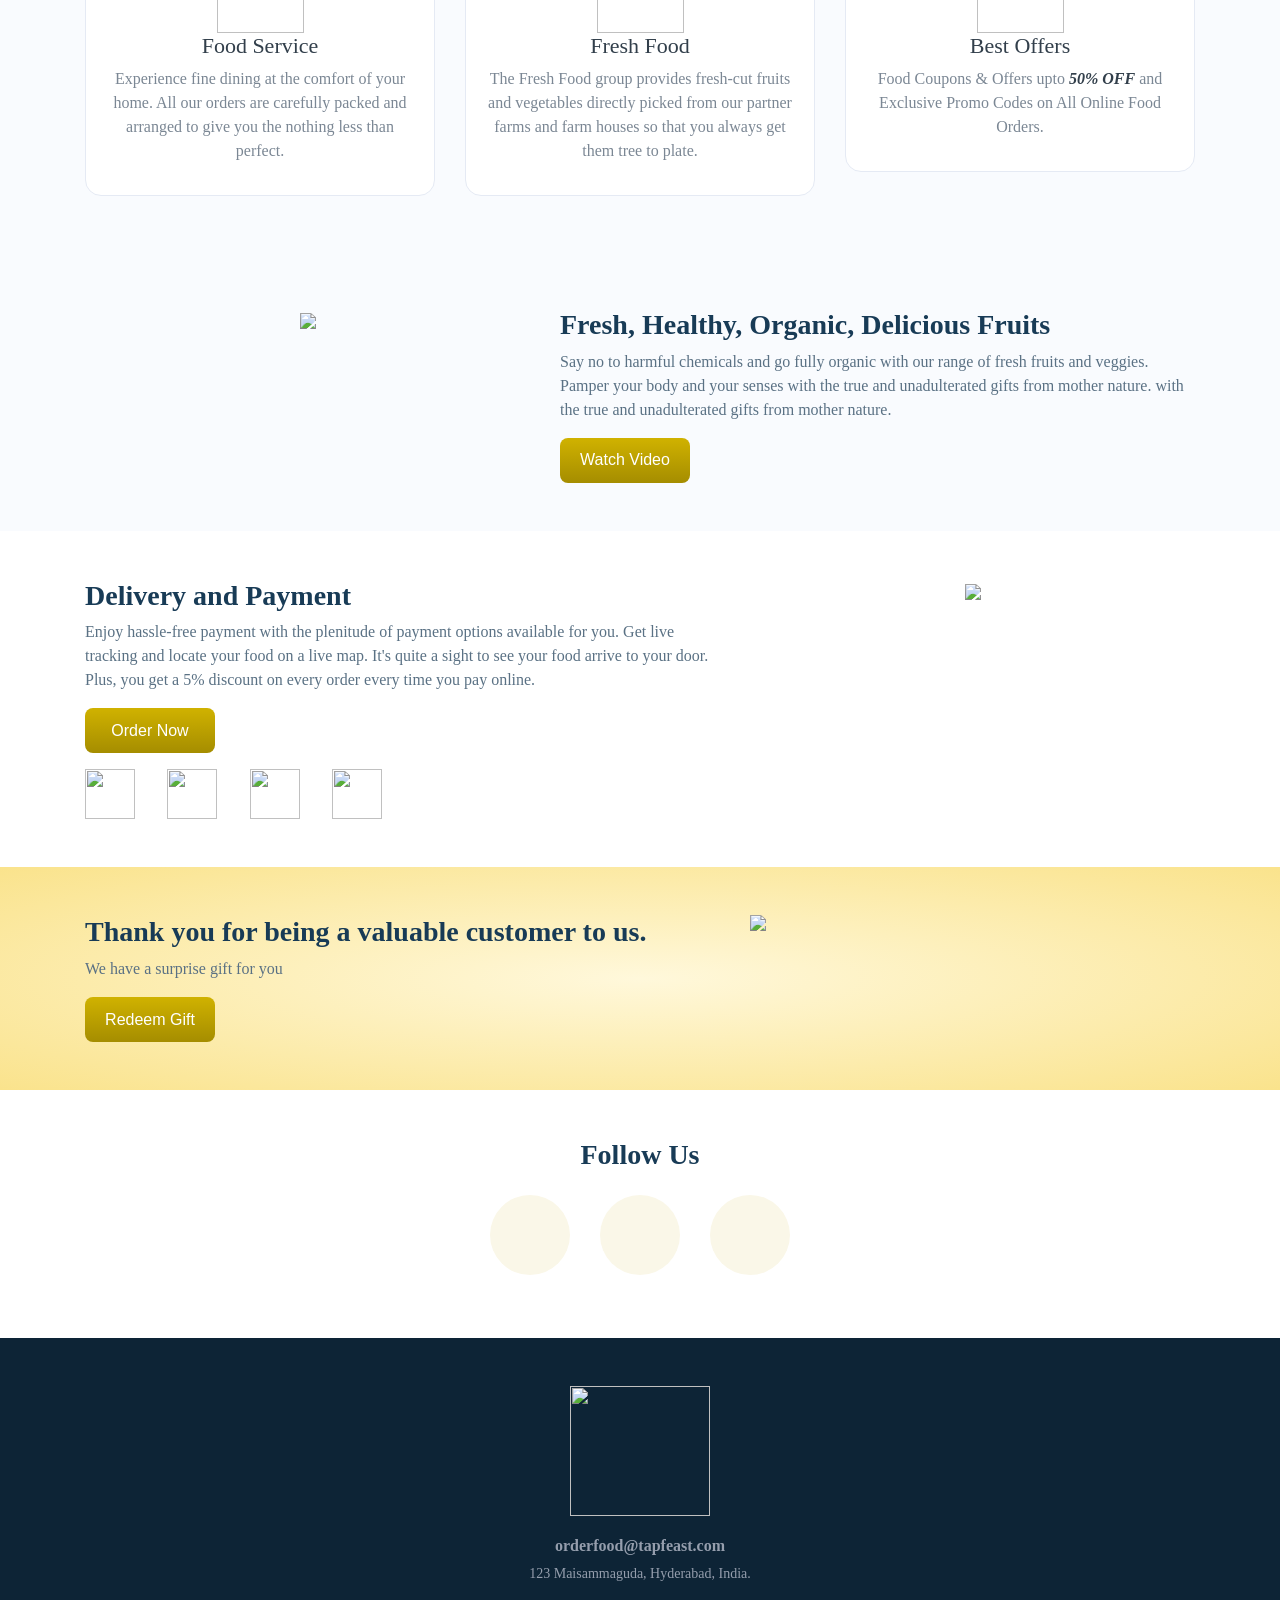
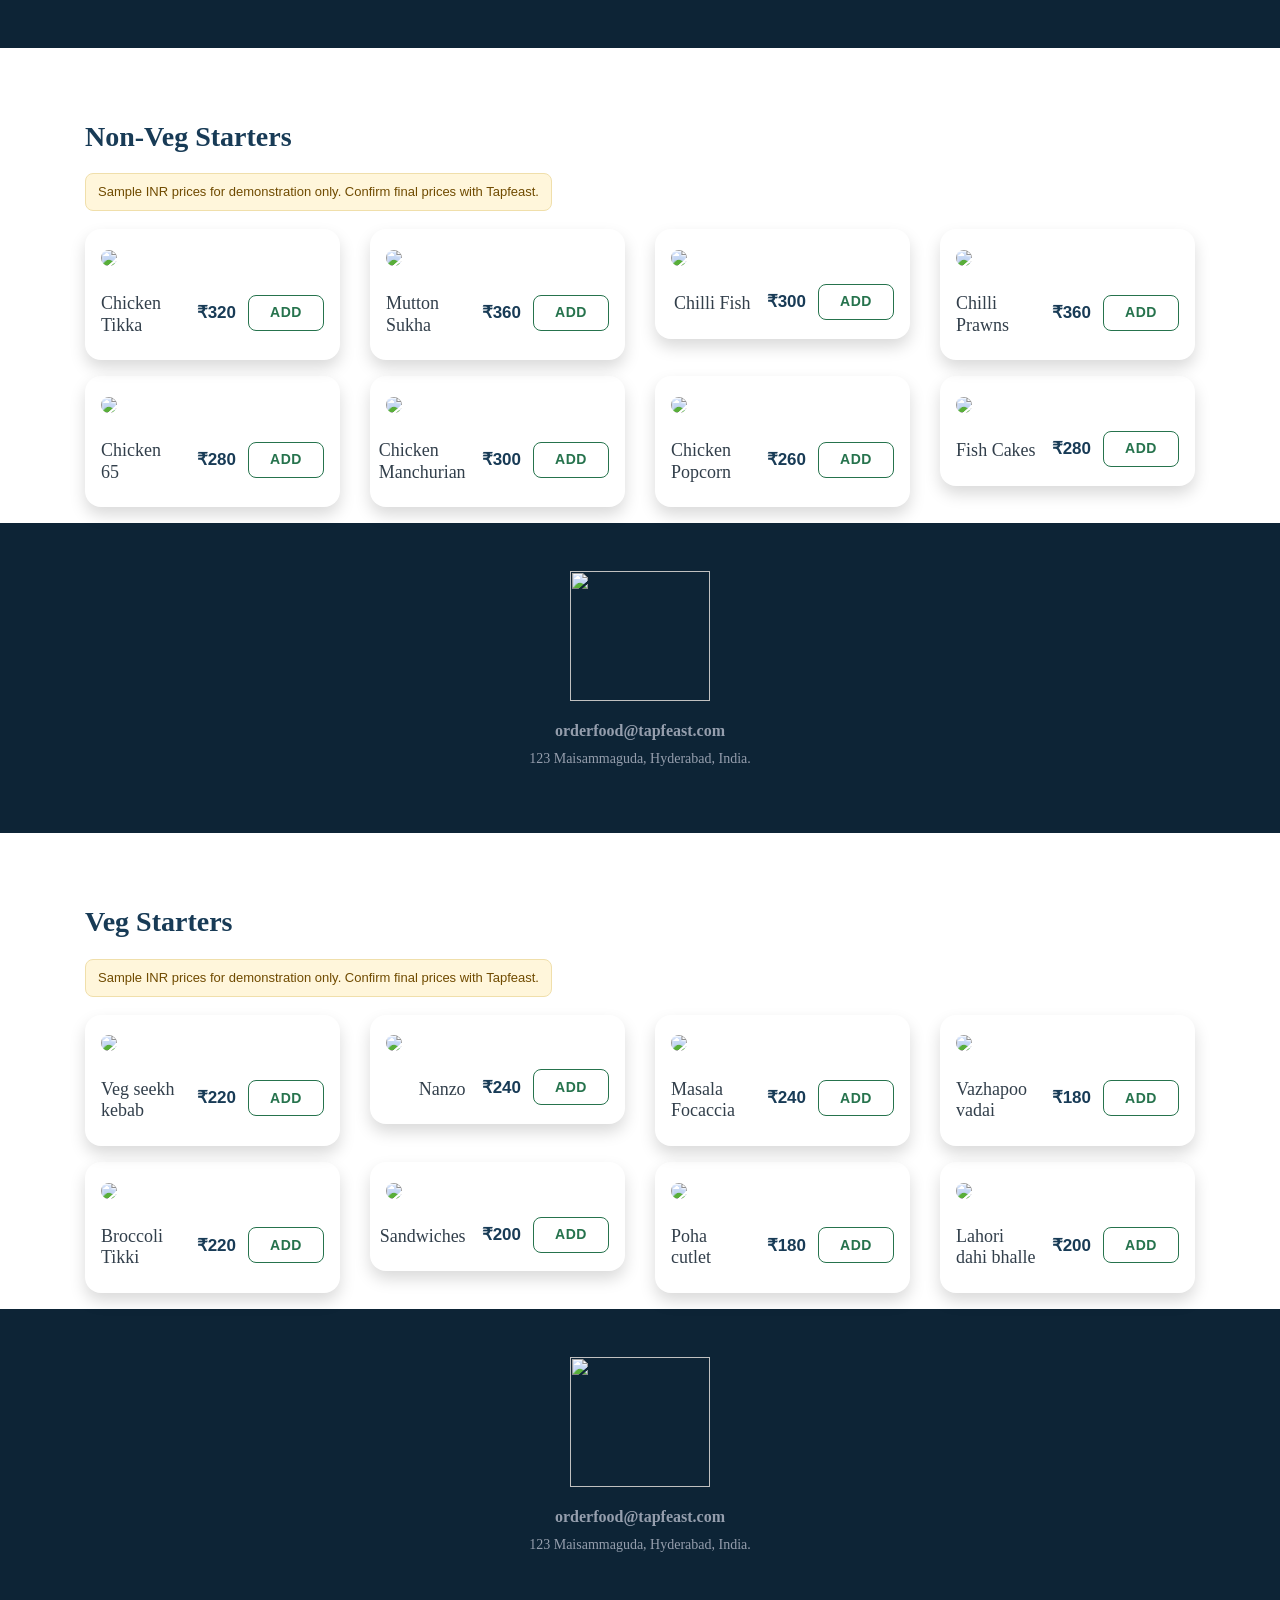
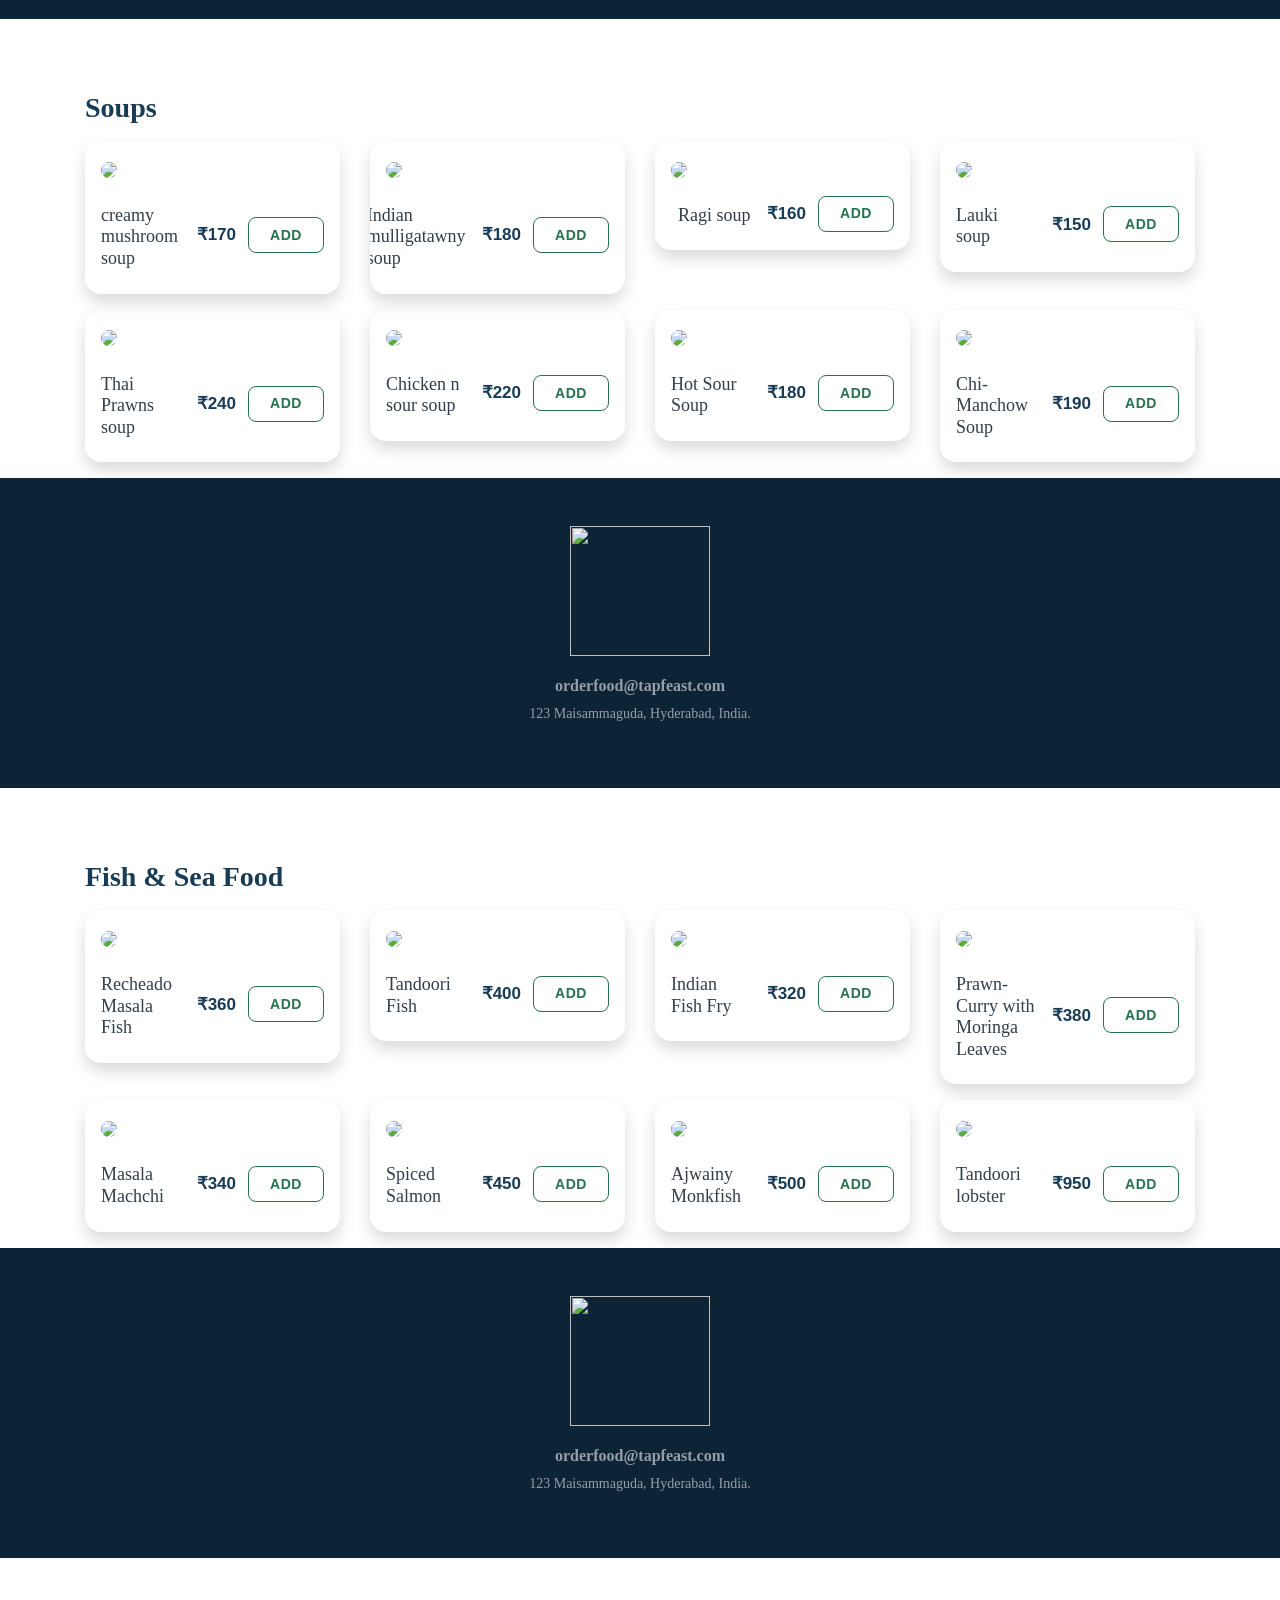
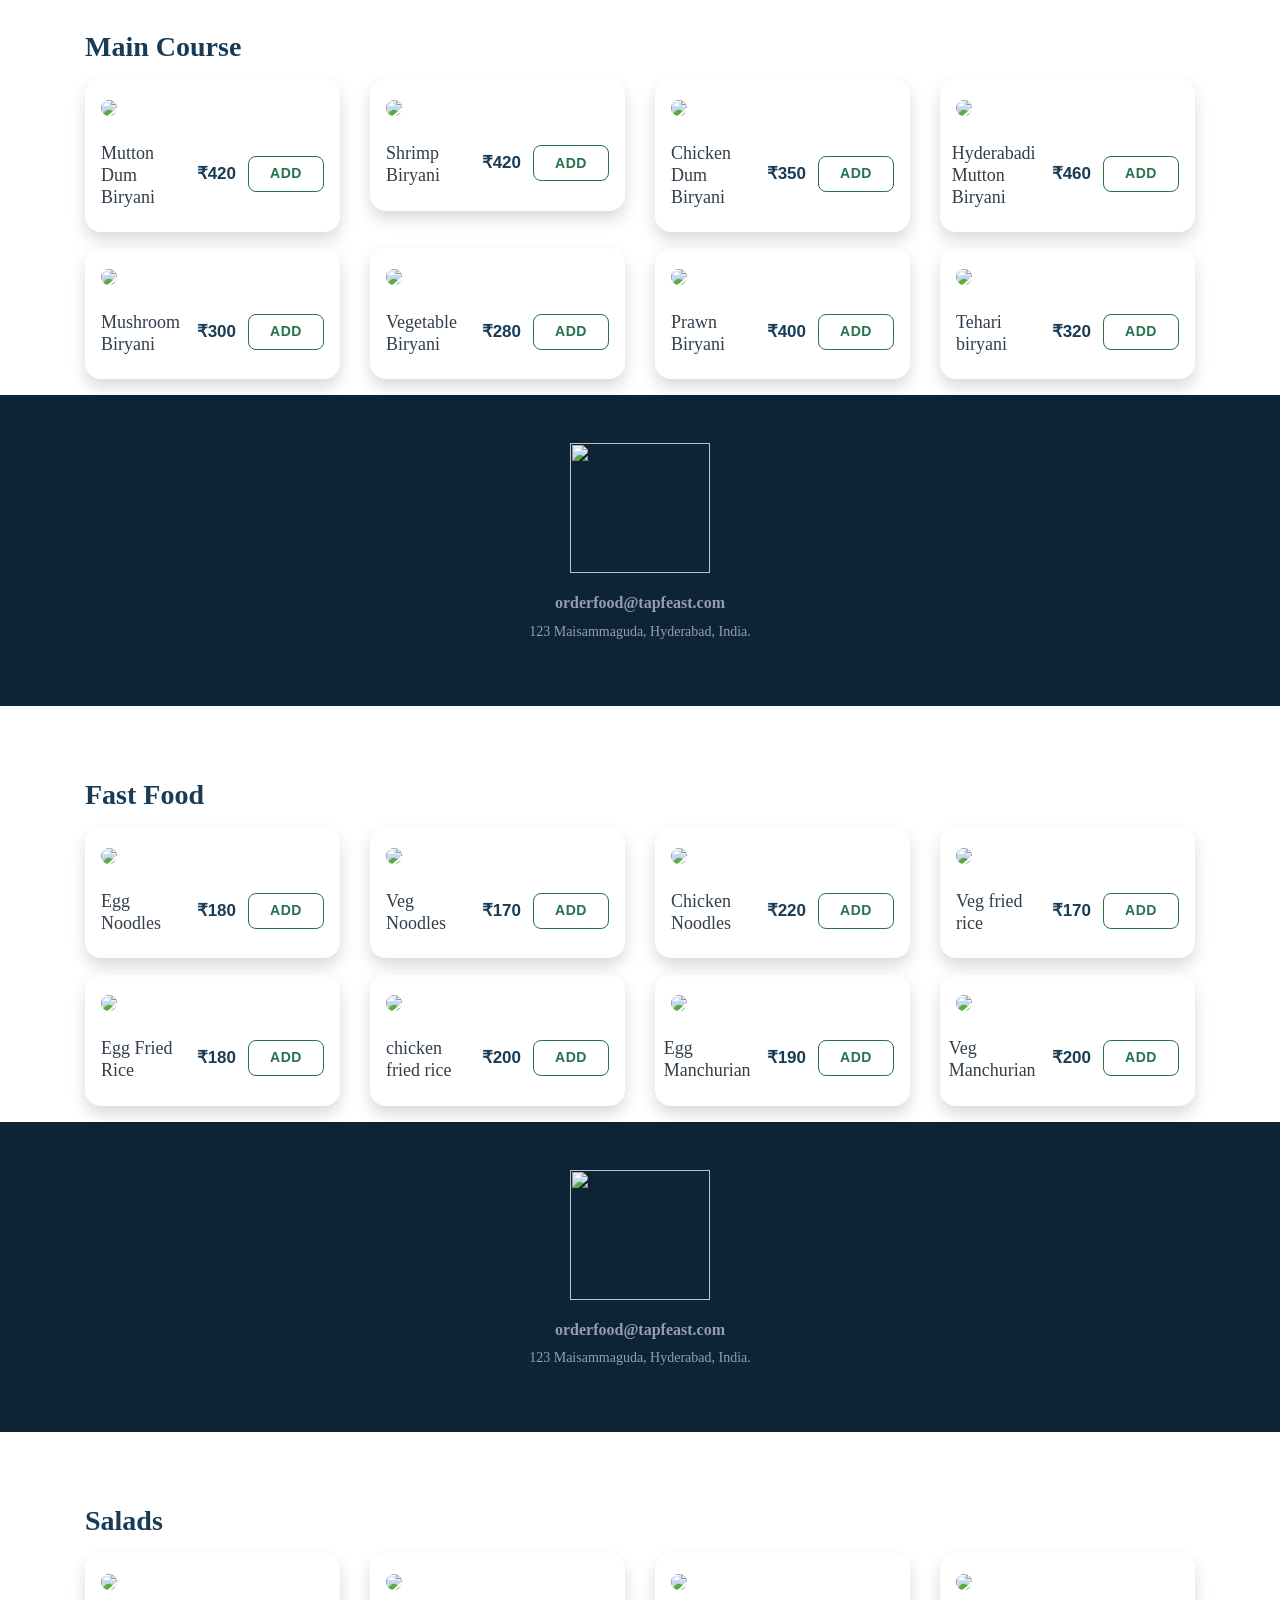
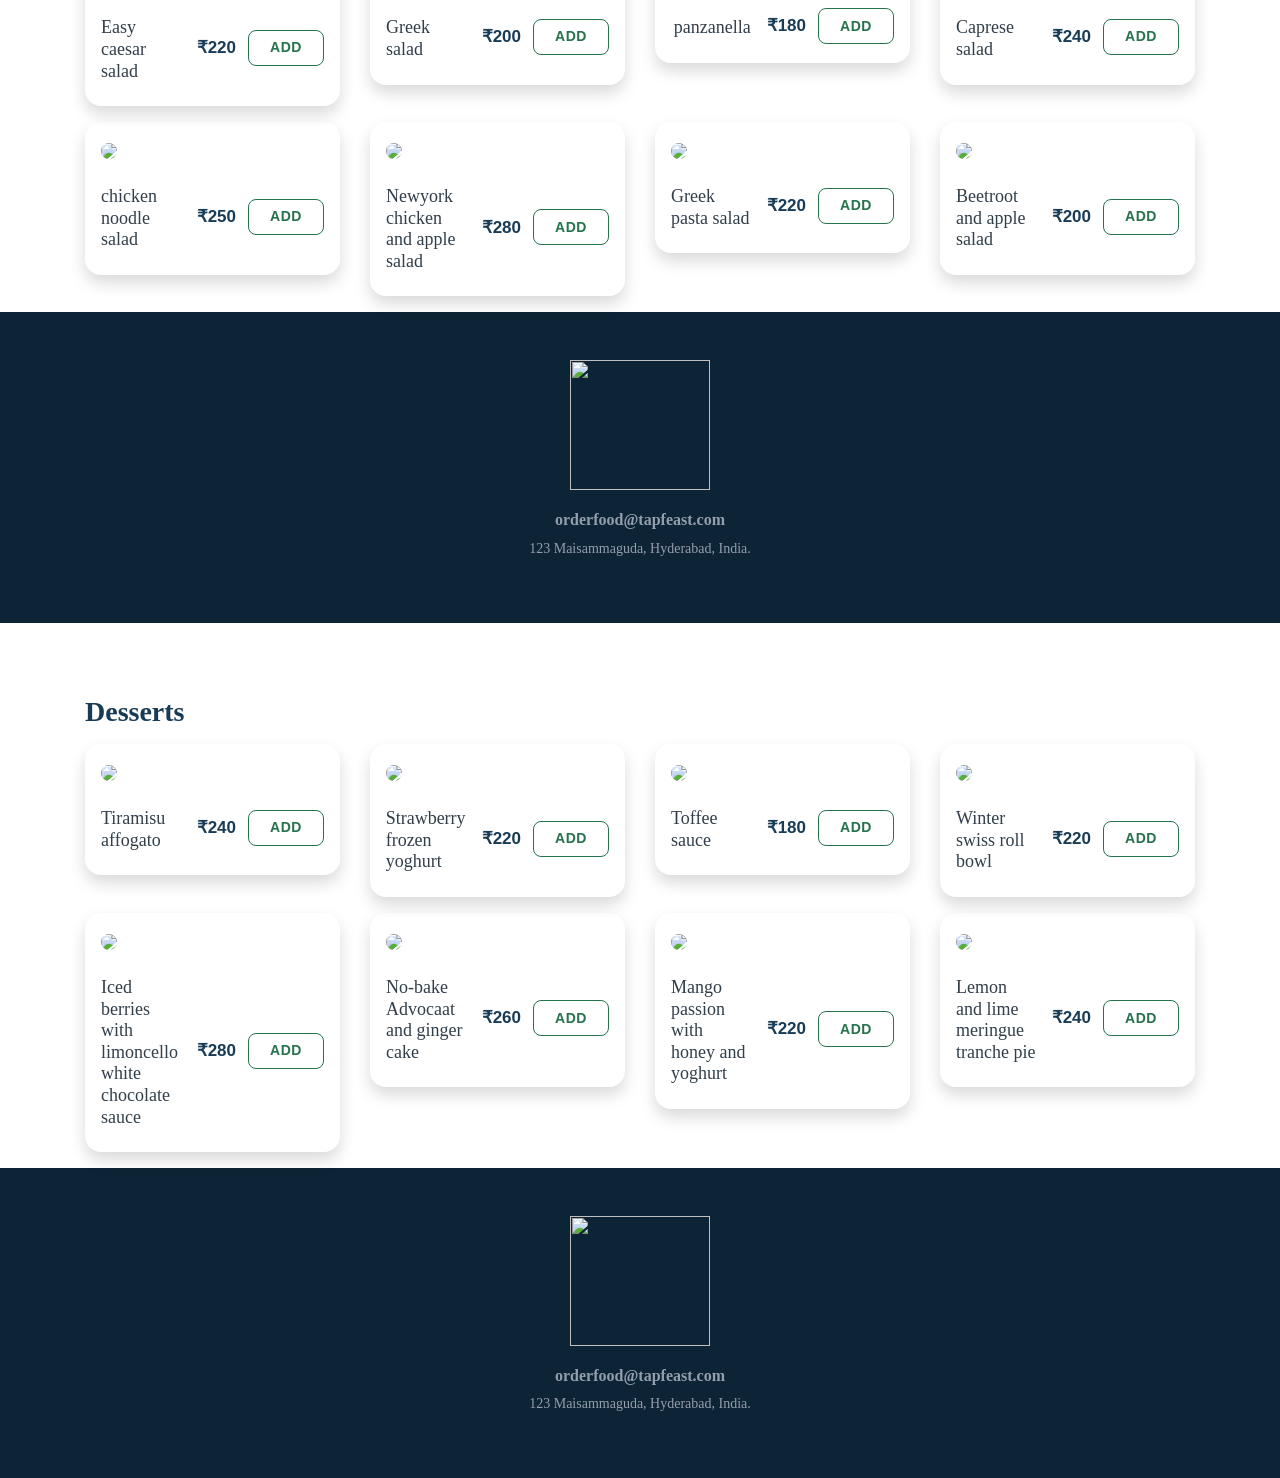
==== commit ca760638: "Add menu pricing and live quantity controls Co-authored-by: Copilot <223556219+Copilot@users.noreply" ====
--- a/index.html
+++ b/index.html
@@ -43,6 +43,7 @@
                 <div class="row">
                     <div class="col-12">
                         <h1 class="menu-section-heading">Explore Menu</h1>
+                        <p class="tapfeast-demo-pricing-notice">Sample menu prices for demonstration only. Confirm final prices with Tapfeast before ordering.</p>
                     </div>
                     <div class="col-12 col-md-6 col-lg-3">
                         <div class="shadow menu-item-card p-3 mb-3">
@@ -1320,7 +1321,7 @@
         <span class="tapfeast-cart-count" data-cart-count aria-live="polite">0</span>
     </button>
     <div class="modal fade" id="tapfeastCartModal" tabindex="-1" role="dialog" aria-labelledby="tapfeastCartTitle" aria-hidden="true">
-        <div class="modal-dialog modal-dialog-centered" role="document">
+        <div class="modal-dialog tapfeast-cart-dialog" role="document">
             <div class="modal-content">
                 <div class="modal-header">
                     <h2 class="modal-title tapfeast-cart-title" id="tapfeastCartTitle">Your order</h2>
@@ -1331,6 +1332,12 @@
                 <div class="modal-body">
                     <p class="tapfeast-cart-status" data-cart-status role="status" aria-live="polite"></p>
                     <div data-cart-items></div>
+                    <div class="tapfeast-cart-summary" data-cart-summary aria-label="Order price summary">
+                        <p><span>Subtotal</span><strong data-cart-subtotal>₹0</strong></p>
+                        <p><span>Estimated delivery</span><strong data-cart-delivery>₹0</strong></p>
+                        <p class="tapfeast-cart-total"><span>Estimated total</span><strong data-cart-total>₹0</strong></p>
+                        <p class="tapfeast-cart-demo-note">Sample prices and delivery fee; confirm the final amount with the restaurant.</p>
+                    </div>
                     <form data-checkout-form>
                         <h3 class="tapfeast-checkout-heading">Delivery details</h3>
                         <div class="form-group">
@@ -1352,6 +1359,7 @@
             </div>
         </div>
     </div>
+    <script src="menu-prices.js"></script>
     <script src="script.js"></script>
     <script type="text/javascript" src="https://d2clawv67efefq.cloudfront.net/ccbp-static-website/js/ccbp-ui-kit.js"></script>
 </body>
--- a/style.css
+++ b/style.css
@@ -131,6 +131,24 @@
 
 .menu-item-card {
     border-radius: 16px;
+    overflow: hidden;
+    transition: box-shadow 180ms ease, transform 180ms ease;
+}
+
+.menu-item-card:hover {
+    transform: translateY(-2px);
+    box-shadow: 0 12px 28px rgba(24, 59, 86, 0.12) !important;
+}
+
+.tapfeast-demo-pricing-notice {
+    display: inline-block;
+    margin: 4px 0 18px;
+    padding: 8px 12px;
+    color: #704b00;
+    background: #fff6db;
+    border: 1px solid #f0dfab;
+    border-radius: 8px;
+    font-size: 13px;
 }
 
 .healthy-food-section {
@@ -266,7 +284,7 @@
     min-height: 48px;
     padding: 10px 16px;
     color: #fff;
-    background: #183b56;
+    background: #e23744;
     border: 0;
     border-radius: 999px;
     box-shadow: 0 4px 14px rgba(13, 36, 54, 0.28);
@@ -277,7 +295,7 @@
 .tapfeast-cart-trigger:hover,
 .tapfeast-cart-trigger:focus {
     color: #fff;
-    background: #0d2436;
+    background: #c62836;
 }
 
 .tapfeast-cart-trigger:focus-visible,
@@ -295,7 +313,7 @@
     min-width: 24px;
     height: 24px;
     padding: 0 6px;
-    color: #183b56;
+    color: #c62836;
     background: #fff;
     border-radius: 999px;
     font-size: 13px;
@@ -303,23 +321,75 @@
 
 .tapfeast-add-button {
     flex: 0 0 auto;
-    min-width: 54px;
-    margin: 20px 4px 0 0;
-    padding: 5px 10px;
+    min-width: 76px;
+    min-height: 36px;
+    padding: 5px 14px;
+    color: #26734d;
+    background: #fff;
+    border: 1px solid #26734d;
+    border-radius: 8px;
+    font-size: 14px;
+    font-weight: 700;
+    letter-spacing: 0.04em;
+}
+
+.tapfeast-add-button:hover {
     color: #fff;
-    background: #a58d00;
+    background: #26734d;
+}
+
+.tapfeast-menu-controls {
+    display: flex;
+    align-items: center;
+    justify-content: space-between;
+    gap: 12px;
+    margin-top: 12px;
+}
+
+.tapfeast-menu-price {
+    color: #183b56;
+    font-size: 17px;
+    font-weight: 700;
+}
+
+.tapfeast-menu-price-unavailable {
+    color: #9b2c2c;
+    font-size: 13px;
+    font-weight: 600;
+}
+
+.tapfeast-menu-stepper {
+    display: inline-flex;
+    align-items: center;
+    justify-content: space-between;
+    gap: 14px;
+    min-width: 112px;
+    min-height: 38px;
+    padding: 2px 6px;
+    color: #fff;
+    background: #26734d;
+    border-radius: 8px;
+}
+
+.tapfeast-menu-stepper .tapfeast-quantity-button {
+    width: 30px;
+    height: 30px;
+    color: #fff;
+    background: transparent;
     border: 0;
-    border-radius: 6px;
-    font-size: 14px;
-}
-
-.menu-item-card .d-flex .menu-card-title {
-    min-width: 0;
-    flex: 1 1 auto;
-}
-
-.tapfeast-add-button:hover {
-    background: #806d00;
+    font-size: 20px;
+    font-weight: 700;
+}
+
+.tapfeast-menu-stepper .tapfeast-quantity-button:hover {
+    background: rgba(255, 255, 255, 0.16);
+    border-radius: 5px;
+}
+
+.tapfeast-menu-quantity {
+    min-width: 16px;
+    text-align: center;
+    font-weight: 700;
 }
 
 .tapfeast-cart-title {
@@ -331,6 +401,29 @@
 .tapfeast-cart-status {
     color: #5a7184;
     min-height: 1.5em;
+}
+
+.tapfeast-cart-dialog {
+    width: 100%;
+    max-width: 460px;
+    height: 100%;
+    margin: 0 0 0 auto;
+}
+
+.tapfeast-cart-dialog .modal-content {
+    height: 100%;
+    border: 0;
+    border-radius: 18px 0 0 18px;
+}
+
+.tapfeast-cart-dialog .modal-header {
+    padding: 20px 24px;
+    border-bottom: 1px solid #edf0f2;
+}
+
+.tapfeast-cart-dialog .modal-body {
+    overflow-y: auto;
+    padding: 18px 24px 28px;
 }
 
 .tapfeast-cart-item {
@@ -342,9 +435,20 @@
     border-bottom: 1px solid #e5eaf4;
 }
 
+.tapfeast-cart-item-details {
+    display: flex;
+    flex-direction: column;
+    gap: 4px;
+}
+
 .tapfeast-cart-item-name {
     color: #323f4b;
     font-weight: 600;
+}
+
+.tapfeast-cart-line-price {
+    color: #5a7184;
+    font-size: 14px;
 }
 
 .tapfeast-cart-item-controls {
@@ -383,6 +487,42 @@
     color: #5a7184;
 }
 
+.tapfeast-cart-summary {
+    margin: 18px 0 24px;
+    padding: 14px 16px;
+    background: #f9fbfe;
+    border-radius: 12px;
+}
+
+.tapfeast-cart-summary p {
+    display: flex;
+    align-items: center;
+    justify-content: space-between;
+    gap: 12px;
+    margin: 6px 0;
+    color: #5a7184;
+}
+
+.tapfeast-cart-summary strong {
+    color: #183b56;
+}
+
+.tapfeast-cart-summary .tapfeast-cart-total {
+    margin-top: 12px;
+    padding-top: 12px;
+    color: #183b56;
+    border-top: 1px solid #e5eaf4;
+    font-size: 17px;
+    font-weight: 700;
+}
+
+.tapfeast-cart-summary .tapfeast-cart-demo-note {
+    display: block;
+    margin-top: 12px;
+    color: #80611a;
+    font-size: 12px;
+}
+
 .tapfeast-checkout-heading {
     margin-top: 24px;
     color: #183b56;
@@ -411,6 +551,14 @@
         bottom: 12px;
     }
 
+    .tapfeast-cart-dialog {
+        max-width: none;
+    }
+
+    .tapfeast-cart-dialog .modal-content {
+        border-radius: 18px 18px 0 0;
+    }
+
     .tapfeast-cart-item {
         align-items: flex-start;
         flex-direction: column;
